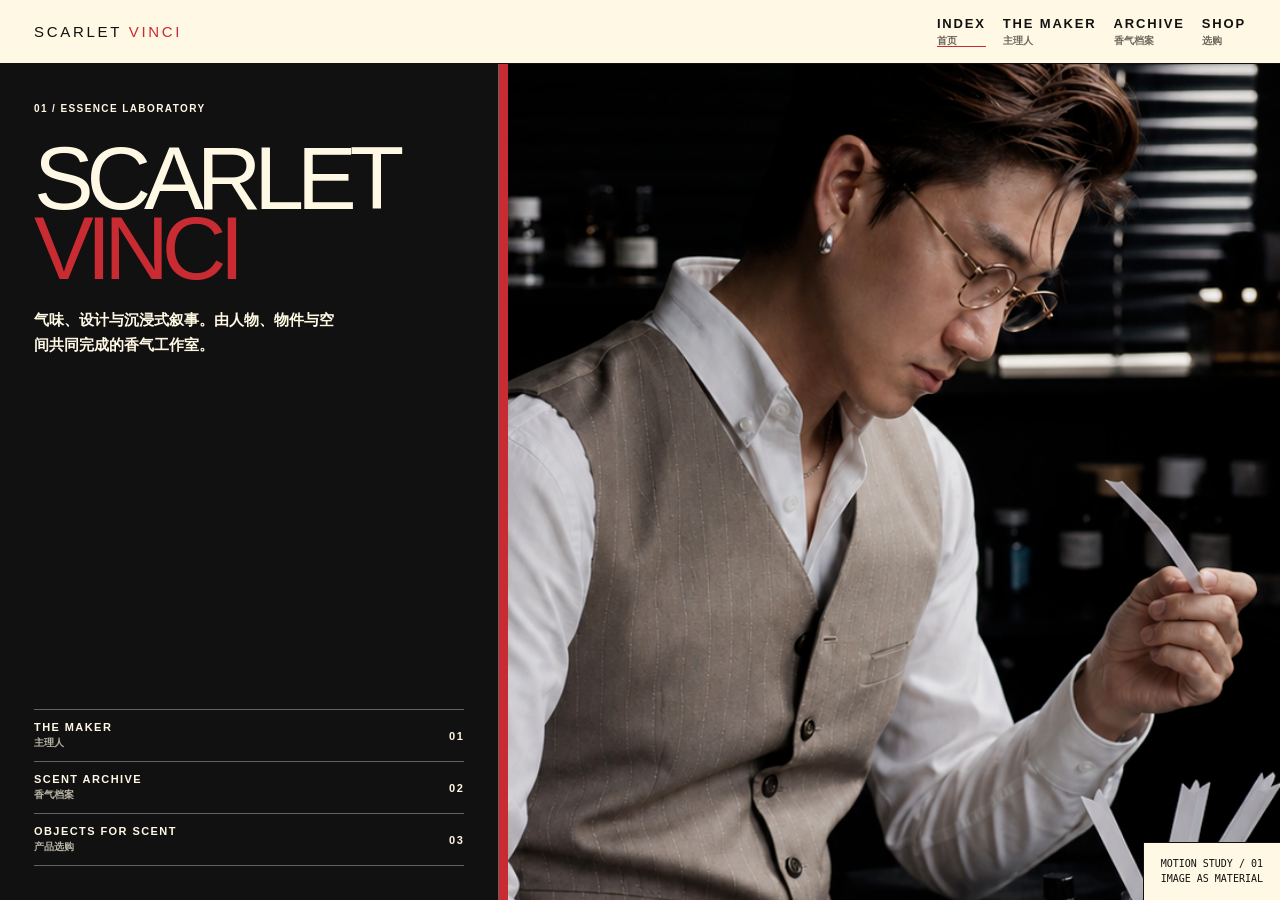
==== index.html @ 0989ae6b "Align shop feature with catalogue grid" ====
<!doctype html>
<html lang="en">
  <head>
    <meta charset="UTF-8" />
    <meta name="viewport" content="width=device-width, initial-scale=1" />
    <meta name="theme-color" content="#fff8e4" />
    <title>SCARLET VINCI | Essence Laboratory</title>
    <style>
      :root { --paper:#fff8e4; --ink:#111; --red:#c92b32; --grey:#8c8984; --line:rgba(17,17,17,.36); }
      * { box-sizing:border-box; }
      html, body { min-height:100%; margin:0; background:#000; color:var(--ink); }
      body { font-family:"Helvetica Neue", Helvetica, Arial, "PingFang SC", sans-serif; }
      a, button { color:inherit; font:inherit; } button { cursor:pointer; }
      .site { max-width:1440px; min-height:100vh; margin:0 auto; overflow:hidden; background:var(--paper); }
      .masthead { height:64px; padding:0 34px; display:flex; align-items:center; justify-content:space-between; gap:20px; border-bottom:1px solid var(--ink); background:var(--paper); position:relative; z-index:10; }
      .brand { font-size:15px; font-weight:500; letter-spacing:.18em; text-decoration:none; white-space:nowrap; } .brand b { color:var(--red); font-weight:500; }
      .route-nav { display:flex; align-items:center; gap:17px; }
      .route-nav a, .micro { text-transform:uppercase; font-size:10px; font-weight:700; letter-spacing:.14em; text-decoration:none; }
      .route-nav a { position:relative; display:grid; overflow:hidden; line-height:1.18; font-size:13px; } .route-nav a small { margin-top:4px; color:#6d675e; font-family:"Noto Serif SC","Songti SC",STSong,serif; font-size:10px; font-weight:700; letter-spacing:0; text-transform:none; } .route-nav a:after { content:""; position:absolute; left:0; right:100%; bottom:0; height:1px; background:var(--red); transition:right .25s ease; }
      .route-nav a:hover:after, .route-nav a[aria-current="page"]:after { right:0; }
      .route-nav .letter { display:inline-block; transition:transform .3s cubic-bezier(.2,.8,.2,1), color .3s ease; }
      .route-nav a:hover .letter, .route-nav a:focus-visible .letter { color:var(--red); transform:translateY(-2px); transition-delay:calc(var(--i) * 24ms); }
      .screen { animation:screen-in .24s cubic-bezier(.2,.8,.2,1) both; }
      .screen[hidden] { display:none; } @keyframes screen-in { from { opacity:0; transform:translateY(12px); } to { opacity:1; transform:none; } }
      .landing { min-height:calc(100vh - 64px); display:grid; grid-template-columns:minmax(300px,.78fr) minmax(480px,1.22fr); background:var(--ink); color:var(--paper); }
      .landing-copy { padding:34px; display:flex; flex-direction:column; justify-content:space-between; border-right:1px solid rgba(255,248,228,.35); }
      .landing h1 { max-width:500px; margin:28px 0 0; font-size:clamp(54px,7vw,112px); line-height:.78; font-weight:500; letter-spacing:-.08em; } .landing h1 span { color:var(--red); display:block; }
      .landing-copy p { max-width:310px; margin:24px 0 0; font-family:"Noto Serif SC","Songti SC",STSong,serif; font-size:15px; font-weight:700; line-height:1.7; }
      .landing-links { display:grid; margin-top:50px; border-top:1px solid rgba(255,248,228,.35); }
      .landing-links a { display:flex; justify-content:space-between; align-items:center; gap:16px; padding:11px 0; border-bottom:1px solid rgba(255,248,228,.35); color:inherit; text-decoration:none; font-size:11px; font-weight:700; letter-spacing:.13em; }
      .landing-links a:hover { color:var(--red); } .landing-links i { font-style:normal; } .landing-link-label { display:grid; gap:3px; } .landing-link-label small { color:rgba(255,248,228,.7); font-family:"Noto Serif SC","Songti SC",STSong,serif; font-size:10px; font-weight:700; letter-spacing:0; }
      .motion-stage { position:relative; overflow:hidden; min-height:560px; background:#080808; }
      .motion-founder { position:absolute; inset:0; width:100%; height:100%; display:block; object-fit:cover; object-position:56% 48%; }
      .motion-rule { position:absolute; top:0; bottom:0; left:0; width:9px; background:var(--red); z-index:2; }
      .motion-stamp { position:absolute; right:0; bottom:0; z-index:3; padding:14px 17px; background:var(--paper); color:var(--ink); border-left:1px solid var(--ink); border-top:1px solid var(--ink); font:10px/1.45 monospace; }
      @keyframes object-pan { from { transform:scale(1.12) translate(-2%,0); } to { transform:scale(1.25) translate(2%,-2%); } }
      @keyframes founder-slice { from { clip-path:inset(0 42% 0 0); } to { clip-path:inset(0 7% 0 0); } }
      .studio-page { min-height:calc(100vh - 64px); display:grid; grid-template-columns:1fr 1fr; }
      .studio-text { padding:44px 34px; display:flex; flex-direction:column; justify-content:space-between; } .studio-text h1, .shop-title h1, .detail-copy h1 { margin:28px 0 0; font-size:clamp(52px,7vw,112px); font-weight:500; letter-spacing:-.08em; line-height:.78; }
      .studio-text > p { max-width:450px; margin:30px 0; font-family:"Noto Serif SC","Songti SC",STSong,serif; font-size:17px; line-height:1.8; font-weight:700; }
      .studio-copy { max-width:480px; padding-top:20px; border-top:1px solid var(--ink); } .studio-copy p { font-size:11px; line-height:1.5; margin:6px 0 18px; }
      .studio-image { min-height:610px; overflow:hidden; background:#ccc; border-left:1px solid var(--ink); } .studio-image img { width:100%; height:100%; object-fit:cover; object-position:57% 21%; display:block; filter:grayscale(1) contrast(1.1); }
      .archive-page { min-height:calc(100vh - 64px); display:grid; grid-template-columns:1fr 1.2fr; } .archive-copy { padding:44px 34px; display:flex; flex-direction:column; justify-content:space-between; } .archive-copy h1 { margin:25px 0; font-size:clamp(58px,8vw,132px); letter-spacing:-.085em; line-height:.76; font-weight:500; } .archive-copy h1 b { color:var(--red); font-weight:500; } .archive-copy p { max-width:380px; font-family:"Noto Serif SC","Songti SC",STSong,serif; line-height:1.75; font-size:16px; font-weight:700; }
      .archive-image { position:relative; min-height:570px; overflow:hidden; background:#898681; } .archive-image img { width:100%; height:100%; object-fit:cover; display:block; } .archive-image:after { content:""; position:absolute; top:0; bottom:0; left:16%; width:9px; background:var(--red); } .archive-mark { position:absolute; left:22px; bottom:22px; z-index:2; padding:10px; background:var(--paper); border:1px solid var(--ink); font:10px/1.5 monospace; }
      .shop-page { min-height:calc(100vh - 64px); } .shop-hero { min-height:500px; display:grid; grid-template-columns:1fr 1fr; border-bottom:1px solid var(--ink); } .shop-title { padding:34px; display:flex; flex-direction:column; justify-content:space-between; } .shop-title h1 { max-width:500px; font-size:clamp(48px,6.6vw,100px); } .shop-title p { max-width:370px; margin:25px 0 0; font-family:"Noto Serif SC","Songti SC",STSong,serif; font-size:14px; font-weight:700; line-height:1.75; } .wechat-guide { max-width:370px; margin-top:22px; border-top:1px solid var(--ink); border-bottom:1px solid var(--ink); color:var(--ink); } .wechat-trigger { width:100%; display:grid; grid-template-columns:1fr auto; align-items:center; gap:14px; padding:14px 0 13px; border:0; border-radius:0; background:transparent; color:var(--red); text-align:left; cursor:pointer; } .wechat-trigger b { display:block; font-size:11px; letter-spacing:.11em; } .wechat-trigger small { display:block; margin-top:4px; color:var(--ink); font-family:"Noto Serif SC","Songti SC",STSong,serif; font-size:11px; font-weight:700; } .wechat-action { display:flex; align-items:center; gap:8px; } .wechat-action small { margin:0; color:var(--red); font:700 8px/1 Arial,sans-serif; letter-spacing:.08em; white-space:nowrap; } .wechat-trigger i { width:22px; height:22px; display:grid; place-items:center; border:1px solid currentColor; border-radius:50%; font:500 18px/1 Arial,sans-serif; font-style:normal; transition:transform .35s ease,background .35s ease,color .35s ease; } .wechat-guide.is-open .wechat-trigger i { transform:rotate(45deg); background:var(--red); color:var(--paper); } .wechat-panel { display:grid; grid-template-rows:0fr; opacity:0; transition:grid-template-rows .45s cubic-bezier(.2,.8,.2,1),opacity .22s ease; } .wechat-panel-inner { min-height:0; overflow:hidden; } .wechat-guide.is-open .wechat-panel { grid-template-rows:1fr; opacity:1; } .wechat-contacts { display:grid; grid-template-columns:minmax(0,1fr) 88px; gap:16px; align-items:start; padding:0 0 14px; } .wechat-contact-label { display:block; padding-top:12px; border-top:1px solid var(--line); font-size:9px; font-weight:700; letter-spacing:.13em; } .wechat-account { display:block; margin-top:6px; color:var(--red); font:500 13px/1 Arial,sans-serif; letter-spacing:.12em; } .wechat-contact-note { display:block; margin-top:7px; color:#6d675e; font-family:"Noto Serif SC","Songti SC",STSong,serif; font-size:11px; font-weight:700; line-height:1.45; } .wechat-custom { margin:11px 0 0; padding-top:10px; border-top:1px solid var(--line); color:#6d675e; font-family:"Noto Serif SC","Songti SC",STSong,serif; font-size:11px; font-weight:700; line-height:1.45; } .wechat-custom b { color:var(--ink); font:700 9px/1 Arial,sans-serif; letter-spacing:.13em; } .wechat-qr { display:grid; gap:5px; justify-items:center; } .wechat-qr img { width:76px; height:76px; object-fit:contain; image-rendering:auto; } .wechat-qr small { padding-top:12px; border-top:1px solid var(--line); color:#6d675e; font-size:8px; font-weight:700; letter-spacing:.09em; text-align:center; }
      .shop-feature { position:relative; overflow:hidden; min-height:360px; background:#908d87; } .feature-image { position:absolute; inset:0; width:100%; height:100%; display:block; object-fit:contain; object-position:center; scale:1.08; transition:transform .72s cubic-bezier(.72,0,.25,1); } .feature-next { transform:translateX(100%); } .shop-feature.is-sliding .feature-image { transform:translateX(-100%); } .shop-feature.is-sliding .feature-next { transform:translateX(0); } .shop-feature.is-resetting .feature-image { transition:none; } .shop-feature i { position:absolute; z-index:2; left:0; top:0; bottom:0; width:8px; background:var(--red); } .feature-caption { position:absolute; z-index:3; right:18px; bottom:17px; margin:0; padding:8px 10px; background:var(--paper); border:1px solid var(--ink); font:10px/1.45 monospace; }
      .filters { padding:0 34px; display:flex; border-bottom:1px solid var(--ink); overflow:auto; } .filter { flex:0 0 auto; border:0; border-right:1px solid var(--line); border-radius:0; background:transparent; padding:14px 17px 12px; font-size:10px; letter-spacing:.12em; font-weight:700; } .filter:first-child { border-left:1px solid var(--line); } .filter[aria-pressed="true"] { background:var(--ink); color:var(--paper); }
      .products { background:var(--line); } .product-collection { display:block; } .product-collection[hidden] { display:none; } .product-row { display:grid; grid-template-columns:repeat(4,minmax(0,1fr)); gap:1px; } .product-row.last-row.count-1 { grid-template-columns:1fr; } .product-row.last-row.count-2 { grid-template-columns:repeat(2,minmax(0,1fr)); } .product-row.last-row.count-3 .product:last-child { grid-column:span 2; } .product { padding:0; min-width:0; color:var(--ink); background:var(--paper); text-align:left; border:0; } .product[hidden] { display:none; }
      .catalogue-break { grid-column:1 / -1; min-height:168px; padding:22px 34px; display:grid; grid-template-columns:1fr 1fr; align-items:end; gap:20px; background:var(--ink); color:var(--paper); position:relative; overflow:hidden; } .catalogue-break[hidden] { display:none; } .catalogue-break:after { content:""; position:absolute; top:0; bottom:0; left:64%; width:9px; background:var(--red); } .catalogue-break h2 { max-width:520px; margin:8px 0 0; font-size:clamp(38px,5vw,78px); font-weight:500; letter-spacing:-.075em; line-height:.8; } .catalogue-break p { max-width:310px; margin:0; font-family:"Noto Serif SC","Songti SC",STSong,serif; font-size:13px; line-height:1.65; font-weight:700; }
      .product-photo { display:block; aspect-ratio:1; background:#95928d; overflow:hidden; } .product-photo img { width:100%; height:100%; object-fit:contain; display:block; transition:transform .5s cubic-bezier(.2,.8,.2,1), filter .35s ease; } .product:hover .product-photo img, .product:focus-visible .product-photo img { transform:scale(1.045); filter:contrast(1.03) saturate(1.06); }
      .product-info { min-height:138px; padding:14px 15px 16px; display:flex; flex-direction:column; } .product-code { color:var(--red); font:10px/1 monospace; } .product h2 { margin:9px 0 4px; font-size:16px; line-height:1.02; letter-spacing:-.03em; } .product .cn { margin:0; font-family:"Noto Serif SC","Songti SC",STSong,serif; font-size:13px; font-weight:700; } .product .price { padding-top:12px; margin-top:auto; font-size:11px; font-weight:700; }
      .detail-page { min-height:calc(100vh - 64px); } .detail-back { display:inline-flex; padding:18px 34px; border-bottom:1px solid var(--ink); text-decoration:none; font-size:10px; font-weight:700; letter-spacing:.14em; } .detail-grid { min-height:calc(100vh - 119px); display:grid; grid-template-columns:1.15fr .85fr; } .detail-image { min-height:560px; background:#999; overflow:hidden; } .detail-image img { width:100%; height:100%; object-fit:cover; display:block; animation:reveal-image .6s cubic-bezier(.2,.8,.2,1) both; } .detail-copy { padding:36px 34px; background:var(--detail-color,var(--paper)); color:var(--detail-ink,var(--ink)); animation:detail-copy .5s .1s both; } .detail-copy h1 { max-width:550px; font-size:clamp(48px,5vw,90px); } .detail-cn { margin:16px 0 34px; font-family:"Noto Serif SC","Songti SC",STSong,serif; font-size:18px; font-weight:700; } .detail-data { border-top:1px solid currentColor; margin-top:28px; } .detail-row { display:grid; grid-template-columns:76px 1fr; gap:15px; padding:12px 0; border-bottom:1px solid currentColor; font-size:13px; line-height:1.5; } .detail-row b { font-size:10px; letter-spacing:.12em; } .detail-contact { display:inline-block; margin-top:30px; padding:0 0 5px; color:var(--red); border:0; border-bottom:1px solid currentColor; border-radius:0; background:transparent; font:700 11px/1 Arial,sans-serif; letter-spacing:.12em; cursor:pointer; }
      .reservation-dialog { width:min(620px,calc(100vw - 32px)); max-height:calc(100vh - 32px); margin:auto; padding:0; border:1px solid var(--ink); border-radius:0; background:var(--paper); color:var(--ink); box-shadow:0 22px 70px rgba(0,0,0,.35); } .reservation-dialog::backdrop { background:rgba(0,0,0,.72); } .reservation-head { display:flex; justify-content:space-between; align-items:flex-start; gap:16px; padding:22px 24px 18px; border-bottom:1px solid var(--ink); } .reservation-head h2 { margin:7px 0 0; font-size:30px; letter-spacing:-.04em; } .dialog-close { width:34px; height:34px; border:1px solid var(--ink); border-radius:0; background:transparent; font-size:22px; cursor:pointer; } .reservation-form { padding:24px; } .reservation-product { margin:0 0 22px; padding:13px 14px; background:var(--ink); color:var(--paper); font-size:13px; line-height:1.5; } .reservation-fields { display:grid; grid-template-columns:1fr 1fr; gap:14px; } .reservation-field { display:grid; gap:7px; font-size:10px; font-weight:700; letter-spacing:.1em; } .reservation-field.full { grid-column:1 / -1; } .reservation-field input,.reservation-field textarea { width:100%; box-sizing:border-box; border:1px solid var(--ink); border-radius:0; background:transparent; padding:11px 10px; color:var(--ink); font:14px/1.4 "PingFang SC","Noto Serif SC",serif; } .reservation-field textarea { min-height:84px; resize:vertical; } .reservation-consent { display:flex; gap:9px; align-items:flex-start; margin:18px 0; font-family:"PingFang SC","Noto Serif SC",serif; font-size:12px; line-height:1.55; } .reservation-consent input { margin-top:3px; } .reservation-submit { width:100%; border:0; border-radius:0; background:var(--red); color:var(--paper); padding:14px; font-size:12px; font-weight:700; letter-spacing:.12em; cursor:pointer; } .reservation-submit:disabled { cursor:wait; opacity:.65; } .reservation-status { min-height:20px; margin:14px 0 0; color:var(--red); font-family:"PingFang SC","Noto Serif SC",serif; font-size:13px; line-height:1.5; } .reservation-status.success { color:#145d38; } .hp-field { position:absolute; left:-9999px; opacity:0; pointer-events:none; }
      @keyframes reveal-image { from { clip-path:inset(0 100% 0 0); transform:scale(1.05); } to { clip-path:inset(0); transform:scale(1); } } @keyframes detail-copy { from { opacity:0; transform:translateY(15px); } to { opacity:1; transform:none; } }
      @media (max-width:760px) { .masthead { height:58px; padding:0 18px; } .brand { font-size:12px; } .route-nav { gap:12px; } .route-nav a:not(:last-child) { display:none; } .route-nav a { font-size:12px; } .route-nav a small { font-size:8px; } .landing, .studio-page, .archive-page, .shop-hero, .detail-grid { grid-template-columns:1fr; } .landing { min-height:calc(100vh - 58px); } .landing-copy, .studio-text, .archive-copy, .shop-title, .detail-copy { padding:28px 18px; } .landing-copy { min-height:390px; border-right:0; border-bottom:1px solid rgba(255,248,228,.35); } .landing h1 { font-size:68px; } .motion-stage { min-height:400px; } .studio-image { min-height:500px; border-left:0; border-top:1px solid var(--ink); } .studio-text h1 { font-size:62px; } .studio-text > p { font-size:15px; } .archive-copy { min-height:390px; } .archive-copy h1 { font-size:72px; } .archive-image { min-height:420px; } .shop-hero { min-height:0; } .shop-title { min-height:450px; } .shop-title h1 { font-size:65px; } .shop-feature { min-height:330px; } .wechat-contacts { grid-template-columns:minmax(0,1fr) 82px; } .wechat-qr img { width:76px; height:76px; } .filters { padding:0 18px; } .product-row { grid-template-columns:repeat(2,minmax(0,1fr)); } .product-row.last-row.count-1 { grid-template-columns:1fr; } .product-row.last-row.count-2 { grid-template-columns:repeat(2,minmax(0,1fr)); } .product-row.last-row.count-3 .product:last-child { grid-column:span 2; } .catalogue-break { min-height:140px; padding:20px 18px; grid-template-columns:1fr; gap:8px; } .catalogue-break:after { left:auto; right:15%; width:7px; } .catalogue-break h2 { font-size:48px; } .catalogue-break p { font-size:12px; } .product-info { min-height:128px; padding:12px 13px 14px; } .product h2 { font-size:14px; } .detail-back { padding:16px 18px; } .detail-image { min-height:400px; } .detail-copy h1 { font-size:58px; } .reservation-head { padding:18px; } .reservation-form { padding:18px; } .reservation-fields { grid-template-columns:1fr; } .reservation-field.full { grid-column:auto; } }
      @media (prefers-reduced-motion:reduce) { *,*:before,*:after { animation-duration:.01ms !important; transition-duration:.01ms !important; } }
    </style>
  </head>
  <body>
    <div class="site">
      <header class="masthead"><a class="brand" href="#/home">SCARLET <b>VINCI</b></a><nav class="route-nav" aria-label="Site navigation"><a data-route-link href="#/home"><span data-route-label>INDEX</span><small>首页</small></a><a data-route-link href="#/studio"><span data-route-label>THE MAKER</span><small>主理人</small></a><a data-route-link href="#/archive"><span data-route-label>ARCHIVE</span><small>香气档案</small></a><a data-route-link href="#/shop"><span data-route-label>SHOP</span><small>选购</small></a></nav></header>
      <main id="app" tabindex="-1">
        <section class="screen landing" data-screen="home">
          <div class="landing-copy"><div><span class="micro">01 / ESSENCE LABORATORY</span><h1>SCARLET<span>VINCI</span></h1><p>气味、设计与沉浸式叙事。由人物、物件与空间共同完成的香气工作室。</p></div><div class="landing-links"><a href="#/studio"><span class="landing-link-label">THE MAKER<small>主理人</small></span><i>01</i></a><a href="#/archive"><span class="landing-link-label">SCENT ARCHIVE<small>香气档案</small></span><i>02</i></a><a href="#/shop"><span class="landing-link-label">OBJECTS FOR SCENT<small>产品选购</small></span><i>03</i></a></div></div>
          <div class="motion-stage" aria-label="Aven Xu working in the studio"><img class="motion-founder" src="assets/founder/aven-maker-editorial.png" alt="Aven Xu evaluating fragrance and recording a formula" /><i class="motion-rule"></i><span class="motion-stamp">MOTION STUDY / 01<br />IMAGE AS MATERIAL</span></div>
        </section>
        <section class="screen studio-page" data-screen="studio" hidden><div class="studio-text"><div><span class="micro">02 / THE STUDIO</span><h1>AVEN<br />XU</h1><p>气味、设计与沉浸式叙事工作室。每一支香气从感知开始，也在使用者的记忆中继续完成。</p></div><div class="studio-copy"><span class="micro">CORE SERVICES</span><p>PERFUME DESIGN, PERFUMERY STUDIO, FRAGRANCE PRODUCTS</p><span class="micro">STUDIO PROFILE</span><p>SCARLET VINCI IS A FRAGRANCE, DESIGN, AND IMMERSIVE STORYTELLING STUDIO BASED IN SHANGHAI.</p><span class="micro">CONTACT</span><p>WECHAT: SCARLET VINCI<br />EMAIL: 18024832@QQ.COM</p></div></div><div class="studio-image"><img src="assets/founder/aven-portrait.jpg" alt="Aven Xu, founder and perfumer" /></div></section>
        <section class="screen archive-page" data-screen="archive" hidden><div class="archive-copy"><div><span class="micro">03 / INDEX</span><h1>SCENT<br /><b>ARCHIVE</b></h1></div><p>一份不断更新的香气档案。以气味为索引，记录系列、情绪与可被带走的日常对象。</p><a class="micro" href="#/shop">ENTER THE SHOP / 04</a></div><div class="archive-image"><img src="assets/catalogue/%E6%9E%81%E8%87%B4%E4%BD%9B%E6%89%8B%E6%9F%91-%E7%B2%BE%E9%86%87%E4%BD%9B%E6%89%8B%E6%9F%91.png" alt="Ultimate Bergamot" /><span class="archive-mark">AF-07<br />ULTIMATE BERGAMOT<br />50ML / RMB 258</span></div></section>
        <section class="screen shop-page" data-screen="shop" hidden><div class="shop-hero"><div class="shop-title"><div><span class="micro">04 / CATALOGUE</span><h1>OBJECTS<br />FOR<br />SCENT</h1></div><div><p>香水与香氛蜡烛。选择一个类别浏览，点击任一产品进入独立香气档案。</p><div class="wechat-guide" id="wechatGuide"><button class="wechat-trigger" id="wechatTrigger" type="button" aria-expanded="false" aria-controls="wechatPanel"><span><b>ORDER &amp; INQUIRIES</b><small>订购与咨询</small></span><span class="wechat-action"><small>CLICK TO OPEN / 点击展开</small><i aria-hidden="true">+</i></span></button><div class="wechat-panel" id="wechatPanel" aria-hidden="true"><div class="wechat-panel-inner"><div class="wechat-contacts"><div><small class="wechat-contact-label">BRAND WECHAT / 品牌微信</small><strong class="wechat-account">SCARLETVINCI</strong><small class="wechat-contact-note">产品订购、库存与配送咨询</small><p class="wechat-custom">与主理人合作定制</p></div><div class="wechat-qr"><small>定制与合作</small><img src="assets/contact/aven-wechat-qr.png" alt="主理人微信二维码，用于香型定制与合作咨询" /></div></div></div></div></div></div></div><div class="shop-feature" id="featureStage"><img class="feature-image" id="featureImage" src="assets/catalogue/%E6%9E%81%E8%87%B4%E4%BD%9B%E6%89%8B%E6%9F%91-%E7%B2%BE%E9%86%87%E4%BD%9B%E6%89%8B%E6%9F%91.png" alt="Ultimate Bergamot" /><img class="feature-image feature-next" id="featureNext" alt="" aria-hidden="true" /><i></i><p class="feature-caption" id="featureCaption">NEW RELEASE / AF-07<br />ULTIMATE BERGAMOT</p></div></div><div class="filters" aria-label="Product categories"><button class="filter" data-filter="all" aria-pressed="true">ALL / 13</button><button class="filter" data-filter="perfume" aria-pressed="false">ART FRAGRANCE / 10</button><button class="filter" data-filter="candle" aria-pressed="false">CANDLE / 03</button></div><div class="products" id="productGrid"></div></section>
        <section class="screen detail-page" data-screen="product" hidden><a class="detail-back" href="#/shop">BACK TO CATALOGUE</a><div class="detail-grid"><div class="detail-image"><img id="detailImage" alt="" /></div><div class="detail-copy" id="detailCopy"><span class="micro" id="detailCode"></span><h1 id="detailName"></h1><p class="detail-cn" id="detailCn"></p><div class="detail-data" id="detailData"></div><button class="detail-contact" id="openReservation" type="button">RESERVE THIS SCENT / 预约此款</button></div></div></section>
      </main>
    </div>
    <dialog class="reservation-dialog" id="reservationDialog" aria-labelledby="reservationTitle"><div class="reservation-head"><div><span class="micro">SV / RESERVATION REQUEST</span><h2 id="reservationTitle">预约此款</h2></div><button class="dialog-close" id="closeReservation" type="button" aria-label="关闭">×</button></div><form class="reservation-form" id="reservationForm"><p class="reservation-product" id="reservationProduct"></p><div class="reservation-fields"><label class="reservation-field"><span>NAME / 姓名</span><input name="customer_name" autocomplete="name" required maxlength="60" /></label><label class="reservation-field"><span>PHONE / 手机号</span><input name="phone" autocomplete="tel" inputmode="tel" required maxlength="24" /></label><label class="reservation-field"><span>WECHAT / 微信号（可选）</span><input name="wechat_id" maxlength="80" /></label><label class="reservation-field"><span>DELIVERY / 收货地址</span><input name="shipping_address" autocomplete="street-address" required maxlength="500" /></label><label class="reservation-field full"><span>NOTE / 备注（可选）</span><textarea name="note" maxlength="1000"></textarea></label><label class="hp-field" aria-hidden="true">Website<input name="website" tabindex="-1" autocomplete="off" /></label></div><label class="reservation-consent"><input type="checkbox" name="consent" required /><span>我同意 SCARLET VINCI 仅为处理本次预约而收集并使用以上联系与收货信息。提交后由工作人员确认库存、运费和付款方式。</span></label><button class="reservation-submit" type="submit">SUBMIT RESERVATION / 提交预约</button><p class="reservation-status" id="reservationStatus" role="status" aria-live="polite"></p></form></dialog>
    <script>
      const products = [
        ['AF-01','perfume','TORINO 21','都灵21','50ML','RMB 108','6.png','薄荷、柠檬、佛手柑、罗勒','黑加仑、薰衣草、茉莉、迷迭香','柠檬马鞭草、麝香'],['AF-02','perfume','OMBRE LEATHER','光影皮革','50ML','RMB 98','9.png','小豆蔻','皮革、茉莉','广藿香、琥珀、橡木苔'],['AF-03','perfume',"ANGEL'S SHARE",'天使之享','50ML','RMB 98','10.png','苦橙、酒香','干邑白兰地、肉桂','零陵香豆、橡木'],['AF-04','perfume','GOOD GIRL GONE BAD','狂野淑女','50ML','RMB 108','8.png','桂花、茉莉、玫瑰','晚香玉、水仙花','雪松、琥珀'],['AF-05','perfume','SOLO ELLA','独奏宣言','50ML','RMB 128','5.png','桃子、苹果、梨、苦橙','茉莉、茶叶、玫瑰、橙花、紫罗兰','木质、雪松、琥珀'],['AF-06','perfume','THE MATCHA 26','抹茶','50ML','RMB 98','7.png','无花果、抹茶','苦橙、香根草','雪松'],['AF-07','perfume','ULTIMATE BERGAMOT','极致佛手柑','50ML','RMB 258','极致佛手柑-精醇佛手柑.png','糖果、香柠檬','麝香','龙涎香'],['AF-08','perfume','ULTIMATE MUSK','极致麝香','50ML','RMB 258','极致麝香-精醇麝香.png','麝香','黄葵','龙涎香'],['AF-09','perfume','WHITE MAGNOLIA','白兰花','50ML','RMB 198','白兰花.png','茶','白兰花','麝香'],['AF-10','perfume','VINTAGE YLANG','依兰','50ML','RMB 128','依兰-lelabo依兰.png','依兰','广藿香、橡木苔、栀子花','香根草、安息香脂、檀香木'],['CD-01','candle','WOODLIGHT SERENITY','佛光木影','170G','RMB 98','1.png','','',''],['CD-02','candle','CUCUMBER AND LILY','青瓜与白莲','170G','RMB 98','2.png','','',''],['CD-03','candle','PREMIUM YUZU','日本柚子','170G','RMB 98','3.png','','','']
      ].map(([code,category,name,cn,size,price,image,top,middle,base])=>({code,category,name,cn,size,price,image,top,middle,base}));
      const colorSystem={'AF-01':['#8497ef','#111'],'AF-02':['#0c2437','#fff8e4'],'AF-03':['#fffaf1','#111'],'AF-04':['#efb3c4','#111'],'AF-05':['#ff954f','#111'],'AF-06':['#9acd7c','#111'],'AF-07':['#ffcb19','#111'],'AF-08':['#092236','#fff8e4'],'AF-09':['#eee8d7','#111'],'AF-10':['#195039','#fff8e4'],'CD-01':['#e7e2d8','#111'],'CD-02':['#d7ead7','#111'],'CD-03':['#f7e8a5','#111']};
      const src=p=>`assets/catalogue/${encodeURIComponent(p.image)}`; const esc=s=>s.replace(/[&<>'"]/g,c=>({'&':'&amp;','<':'&lt;','>':'&gt;',"'":'&#039;','"':'&quot;'}[c]));
      const grid=document.querySelector('#productGrid'); const card=(p,isFinale=false)=>`<button class="product${isFinale?' is-finale':''}" data-code="${p.code}" data-category="${p.category}" type="button"><span class="product-photo"><img src="${src(p)}" alt="${esc(p.name)}" /></span><span class="product-info"><span class="product-code">${p.code}</span><h2>${esc(p.name)}</h2><p class="cn">${esc(p.cn)}</p><span class="price">${p.size} / ${p.price}</span></span></button>`; const collection=(items,category)=>{const rows=[];for(let offset=0;offset<items.length;offset+=4)rows.push(items.slice(offset,offset+4));return `<section class="product-collection" data-collection="${category}">${rows.map((row,index)=>{const isLast=index===rows.length-1;return `<div class="product-row${isLast?` last-row count-${row.length}`:''}">${row.map((product,itemIndex)=>card(product,isLast&&itemIndex===row.length-1)).join('')}</div>`;}).join('')}</section>`;}; const fragrance=collection(products.filter(p=>p.category==='perfume'),'perfume'); const candles=collection(products.filter(p=>p.category==='candle'),'candle'); grid.innerHTML=`${fragrance}<section class="catalogue-break" data-break="candle"><div><span class="micro">02 / HOME FRAGRANCE</span><h2>CANDLE</h2></div><p>香氛蜡烛 / 03 OBJECTS<br />为空间留下可被辨认的气味。</p></section>${candles}`;
      document.querySelectorAll('[data-route-label]').forEach(label=>{label.innerHTML=[...label.textContent].map((char,i)=>`<span class="letter" style="--i:${i}">${char===' ' ? '&nbsp;' : char}</span>`).join('');});
      const screens=[...document.querySelectorAll('[data-screen]')]; const nav=[...document.querySelectorAll('[data-route-link]')];
      const SUPABASE_URL='https://vfttvexwainoespbpjen.supabase.co';
      const SUPABASE_PUBLISHABLE_KEY='sb_publishable_Ou0QR-P4aQ_5Qsl0MFAgeA_L-tLHy4I';
      const reservationDialog=document.querySelector('#reservationDialog'); const reservationForm=document.querySelector('#reservationForm'); const reservationProduct=document.querySelector('#reservationProduct'); const reservationStatus=document.querySelector('#reservationStatus'); const reservationSubmit=reservationForm.querySelector('button[type="submit"]'); let activeReservationProduct=null;
      const wechatGuide=document.querySelector('#wechatGuide'); const wechatTrigger=document.querySelector('#wechatTrigger'); const wechatPanel=document.querySelector('#wechatPanel');
      const featureProducts=['AF-07','AF-10','AF-05'].map(code=>products.find(product=>product.code===code)); const featureStage=document.querySelector('#featureStage'); const featureImage=document.querySelector('#featureImage'); const featureNext=document.querySelector('#featureNext'); const featureCaption=document.querySelector('#featureCaption'); let featureIndex=0; let featureTimer=null; let featureAnimating=false;
      function renderFeature(index){if(featureAnimating)return;const product=featureProducts[index];featureAnimating=true;featureNext.src=src(product);featureNext.alt=product.name;featureCaption.innerHTML=`NEW RELEASE / ${product.code}<br />${esc(product.name)}`;featureStage.classList.add('is-sliding');window.setTimeout(()=>{featureStage.classList.add('is-resetting');featureImage.src=src(product);featureImage.alt=product.name;featureStage.classList.remove('is-sliding');void featureStage.offsetWidth;featureStage.classList.remove('is-resetting');featureAnimating=false;},750);}
      function syncFeatureCarousel(page){window.clearInterval(featureTimer);if(page!=='shop'||window.matchMedia('(prefers-reduced-motion: reduce)').matches)return;featureTimer=window.setInterval(()=>{featureIndex=(featureIndex+1)%featureProducts.length;renderFeature(featureIndex);},4200);}
      function showProduct(code){const p=products.find(x=>x.code===code);if(!p)return;activeReservationProduct=p;const[color,ink]=colorSystem[p.code];document.querySelector('#detailCopy').style.setProperty('--detail-color',color);document.querySelector('#detailCopy').style.setProperty('--detail-ink',ink);document.querySelector('#detailImage').src=src(p);document.querySelector('#detailImage').alt=p.name;document.querySelector('#detailCode').textContent=`${p.code} / ${p.category.toUpperCase()}`;document.querySelector('#detailName').textContent=p.name;document.querySelector('#detailCn').textContent=p.cn;const rows=[['SIZE',p.size],['PRICE',p.price]];if(p.top)rows.push(['TOP',p.top],['MIDDLE',p.middle],['BASE',p.base]);document.querySelector('#detailData').innerHTML=rows.map(([k,v])=>`<div class="detail-row"><b>${k}</b><span>${esc(v)}</span></div>`).join('');}
      function route(){const parts=location.hash.slice(2).split('/');const page=parts[0]||'home';if(page==='product')showProduct(parts[1]);screens.forEach(s=>s.hidden=s.dataset.screen!==page);nav.forEach(a=>a.setAttribute('aria-current',a.getAttribute('href')===`#/${page}`?'page':'false'));syncFeatureCarousel(page);document.title=page==='product'?'SCARLET VINCI | Product Dossier':`SCARLET VINCI | ${page.toUpperCase()}`;requestAnimationFrame(()=>document.querySelector('#app').focus({preventScroll:true}));window.scrollTo({top:0,behavior:'instant'});}
      window.addEventListener('hashchange',route); grid.addEventListener('click',e=>{const card=e.target.closest('.product');if(card)location.hash=`#/product/${card.dataset.code}`;});document.querySelectorAll('.filter').forEach(button=>button.addEventListener('click',()=>{const filter=button.dataset.filter;document.querySelectorAll('.filter').forEach(x=>x.setAttribute('aria-pressed',String(x===button)));document.querySelectorAll('.product-collection').forEach(collection=>collection.hidden=filter!=='all'&&collection.dataset.collection!==filter);document.querySelector('[data-break="candle"]').hidden=filter==='perfume';}));wechatTrigger.addEventListener('click',()=>{const open=!wechatGuide.classList.contains('is-open');wechatGuide.classList.toggle('is-open',open);wechatTrigger.setAttribute('aria-expanded',String(open));wechatPanel.setAttribute('aria-hidden',String(!open));});document.querySelector('#openReservation').addEventListener('click',()=>{if(!activeReservationProduct)return;reservationForm.reset();reservationStatus.textContent='';reservationStatus.className='reservation-status';reservationProduct.textContent=`${activeReservationProduct.code} / ${activeReservationProduct.name} / ${activeReservationProduct.cn} / ${activeReservationProduct.size} / ${activeReservationProduct.price}`;reservationDialog.showModal();});document.querySelector('#closeReservation').addEventListener('click',()=>reservationDialog.close());reservationDialog.addEventListener('click',event=>{if(event.target===reservationDialog)reservationDialog.close();});reservationForm.addEventListener('submit',async event=>{event.preventDefault();const formData=new FormData(reservationForm);if(formData.get('website')){reservationDialog.close();return;}if(!activeReservationProduct)return;reservationSubmit.disabled=true;reservationStatus.className='reservation-status';reservationStatus.textContent='正在提交预约...';const p=activeReservationProduct;const body={product_code:p.code,product_name:p.name,product_size:p.size,product_price:p.price,customer_name:String(formData.get('customer_name')).trim(),phone:String(formData.get('phone')).trim(),wechat_id:String(formData.get('wechat_id')).trim()||null,shipping_address:String(formData.get('shipping_address')).trim(),note:String(formData.get('note')).trim()||null};try{const response=await fetch(`${SUPABASE_URL}/rest/v1/reservations`,{method:'POST',headers:{apikey:SUPABASE_PUBLISHABLE_KEY,Authorization:`Bearer ${SUPABASE_PUBLISHABLE_KEY}`,'Content-Type':'application/json',Prefer:'return=minimal'},body:JSON.stringify(body)});if(!response.ok)throw new Error(`Reservation request failed: ${response.status}`);reservationForm.reset();reservationStatus.className='reservation-status success';reservationStatus.textContent='预约已提交。工作人员将通过你填写的联系方式确认库存、运费和付款方式。';}catch(error){console.error(error);reservationStatus.textContent='提交暂时未成功，请稍后重试，或通过微信联系 SCARLET VINCI。';}finally{reservationSubmit.disabled=false;}});if(!location.hash)location.hash='#/home';else route();
    </script>
  </body>
</html>
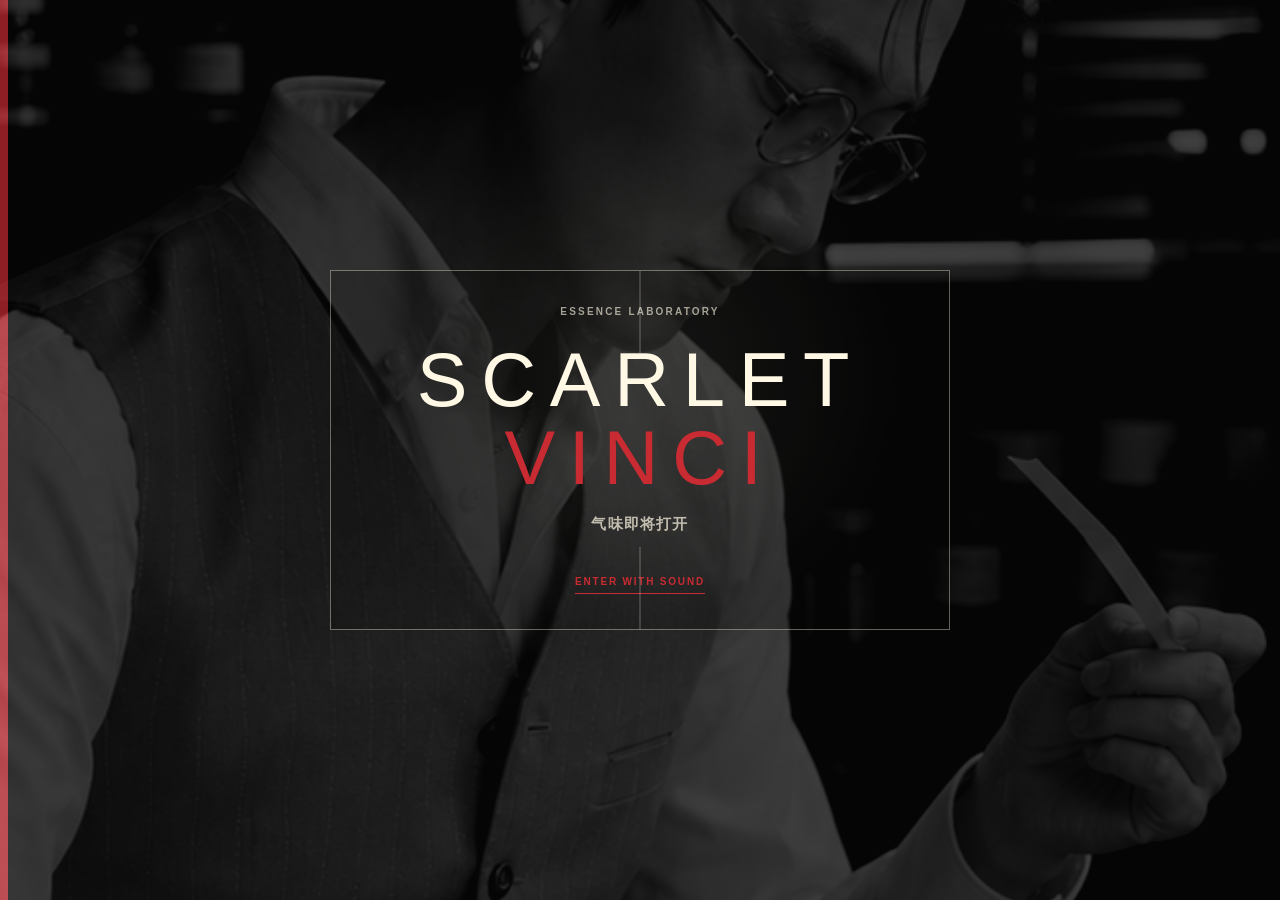
==== commit d932bbad: "Update SV V1 website visuals and catalogue" ====
--- a/index.html
+++ b/index.html
@@ -22,6 +22,10 @@
       .route-nav a:hover .letter, .route-nav a:focus-visible .letter { color:var(--red); transform:translateY(-2px); transition-delay:calc(var(--i) * 24ms); }
       .screen { animation:screen-in .24s cubic-bezier(.2,.8,.2,1) both; }
       .screen[hidden] { display:none; } @keyframes screen-in { from { opacity:0; transform:translateY(12px); } to { opacity:1; transform:none; } }
+      .motion-copy { display:inline-block; transform-origin:left center; animation:copy-arrive .85s .12s cubic-bezier(.2,.8,.2,1) both; }
+      .motion-word { display:inline-block; transform-origin:center; animation:word-breathe 9s ease-in-out infinite; }
+      .motion-word:nth-of-type(2n) { animation-delay:1.6s; }
+      .motion-word:nth-of-type(3n) { animation-delay:3.1s; }
       .landing { min-height:calc(100vh - 64px); display:grid; grid-template-columns:minmax(300px,.78fr) minmax(480px,1.22fr); background:var(--ink); color:var(--paper); }
       .landing-copy { padding:34px; display:flex; flex-direction:column; justify-content:space-between; border-right:1px solid rgba(255,248,228,.35); }
       .landing h1 { max-width:500px; margin:28px 0 0; font-size:clamp(54px,7vw,112px); line-height:.78; font-weight:500; letter-spacing:-.08em; } .landing h1 span { color:var(--red); display:block; }
@@ -30,65 +34,154 @@
       .landing-links a { display:flex; justify-content:space-between; align-items:center; gap:16px; padding:11px 0; border-bottom:1px solid rgba(255,248,228,.35); color:inherit; text-decoration:none; font-size:11px; font-weight:700; letter-spacing:.13em; }
       .landing-links a:hover { color:var(--red); } .landing-links i { font-style:normal; } .landing-link-label { display:grid; gap:3px; } .landing-link-label small { color:rgba(255,248,228,.7); font-family:"Noto Serif SC","Songti SC",STSong,serif; font-size:10px; font-weight:700; letter-spacing:0; }
       .motion-stage { position:relative; overflow:hidden; min-height:560px; background:#080808; }
-      .motion-founder { position:absolute; inset:0; width:100%; height:100%; display:block; object-fit:cover; object-position:56% 48%; }
+      .motion-founder { position:absolute; inset:0; z-index:0; width:100%; height:100%; display:block; object-fit:cover; object-position:56% 48%; opacity:0; transform:scale(1.055) translateX(10px); filter:contrast(1.02) saturate(.94); transition:opacity .8s cubic-bezier(.2,.8,.2,1), transform 5.8s ease, filter .8s ease; }
+      .motion-founder.is-active { z-index:1; opacity:1; transform:scale(1) translateX(0); filter:contrast(1.05) saturate(1); }
       .motion-rule { position:absolute; top:0; bottom:0; left:0; width:9px; background:var(--red); z-index:2; }
-      .motion-stamp { position:absolute; right:0; bottom:0; z-index:3; padding:14px 17px; background:var(--paper); color:var(--ink); border-left:1px solid var(--ink); border-top:1px solid var(--ink); font:10px/1.45 monospace; }
+      .motion-stamp { position:absolute; right:30px; bottom:32px; z-index:4; max-width:230px; color:rgba(255,248,228,.9); text-align:right; text-shadow:0 2px 22px rgba(0,0,0,.85); font:800 11px/1.2 "Helvetica Neue", Helvetica, Arial, "PingFang SC", sans-serif; letter-spacing:.16em; text-transform:uppercase; }
+      .motion-stamp small { display:block; margin-top:7px; color:rgba(255,248,228,.74); font-family:"Noto Serif SC","Songti SC",STSong,serif; font-size:13px; font-weight:800; letter-spacing:0; text-transform:none; }
+      .motion-controls { position:absolute; left:50%; bottom:28px; z-index:5; display:flex; gap:10px; transform:translateX(-50%); padding:8px 10px; border:1px solid rgba(255,248,228,.32); background:rgba(7,7,7,.32); backdrop-filter:blur(8px); }
+      .motion-dot { width:24px; height:22px; display:grid; place-items:center; border:0; border-radius:0; background:transparent; color:rgba(255,248,228,.68); font-size:10px; font-weight:800; letter-spacing:.08em; }
+      .motion-dot[aria-current="true"] { color:var(--red); background:rgba(255,248,228,.86); }
       @keyframes object-pan { from { transform:scale(1.12) translate(-2%,0); } to { transform:scale(1.25) translate(2%,-2%); } }
       @keyframes founder-slice { from { clip-path:inset(0 42% 0 0); } to { clip-path:inset(0 7% 0 0); } }
-      .studio-page { min-height:calc(100vh - 64px); display:grid; grid-template-columns:1fr 1fr; }
-      .studio-text { padding:44px 34px; display:flex; flex-direction:column; justify-content:space-between; } .studio-text h1, .shop-title h1, .detail-copy h1 { margin:28px 0 0; font-size:clamp(52px,7vw,112px); font-weight:500; letter-spacing:-.08em; line-height:.78; }
-      .studio-text > p { max-width:450px; margin:30px 0; font-family:"Noto Serif SC","Songti SC",STSong,serif; font-size:17px; line-height:1.8; font-weight:700; }
-      .studio-copy { max-width:480px; padding-top:20px; border-top:1px solid var(--ink); } .studio-copy p { font-size:11px; line-height:1.5; margin:6px 0 18px; }
-      .studio-image { min-height:610px; overflow:hidden; background:#ccc; border-left:1px solid var(--ink); } .studio-image img { width:100%; height:100%; object-fit:cover; object-position:57% 21%; display:block; filter:grayscale(1) contrast(1.1); }
-      .archive-page { min-height:calc(100vh - 64px); display:grid; grid-template-columns:1fr 1.2fr; } .archive-copy { padding:44px 34px; display:flex; flex-direction:column; justify-content:space-between; } .archive-copy h1 { margin:25px 0; font-size:clamp(58px,8vw,132px); letter-spacing:-.085em; line-height:.76; font-weight:500; } .archive-copy h1 b { color:var(--red); font-weight:500; } .archive-copy p { max-width:380px; font-family:"Noto Serif SC","Songti SC",STSong,serif; line-height:1.75; font-size:16px; font-weight:700; }
-      .archive-image { position:relative; min-height:570px; overflow:hidden; background:#898681; } .archive-image img { width:100%; height:100%; object-fit:cover; display:block; } .archive-image:after { content:""; position:absolute; top:0; bottom:0; left:16%; width:9px; background:var(--red); } .archive-mark { position:absolute; left:22px; bottom:22px; z-index:2; padding:10px; background:var(--paper); border:1px solid var(--ink); font:10px/1.5 monospace; }
+      .studio-page { min-height:calc(100vh - 64px); display:grid; grid-template-columns:.92fr 1.08fr; background:#0b0b0b; color:var(--paper); }
+      .studio-text { padding:44px 34px; display:flex; flex-direction:column; justify-content:flex-start; gap:26px; border-right:9px solid var(--red); background:linear-gradient(180deg,#101010 0%,#080808 100%); }
+      .studio-text h1, .shop-title h1, .detail-copy h1 { margin:28px 0 0; font-size:clamp(52px,7vw,112px); font-weight:500; letter-spacing:-.08em; line-height:.78; }
+      .studio-name { display:grid; grid-template-columns:minmax(0,max-content) auto; align-items:end; column-gap:20px; }
+      .studio-name small { margin:0 0 10px; padding-left:15px; border-left:1px solid rgba(255,248,228,.36); color:rgba(255,248,228,.86); font-family:"Noto Serif SC","Songti SC",STSong,serif; font-size:14px; line-height:1; font-weight:800; letter-spacing:.18em; writing-mode:vertical-rl; }
+      .studio-lead { max-width:500px; margin:24px 0 0; font-family:"Noto Serif SC","Songti SC",STSong,serif; font-size:16px; line-height:1.72; font-weight:800; }
+      .studio-interview { margin:8px 0 0; display:grid; grid-template-columns:240px minmax(0,1fr); gap:24px; align-items:start; }
+      .studio-vogue-card { position:relative; min-height:360px; margin:0; overflow:hidden; border:1px solid rgba(255,248,228,.28); background:#111; }
+      .studio-vogue-card img { width:100%; height:100%; display:block; object-fit:cover; object-position:50% 34%; filter:contrast(1.08) saturate(.92); }
+      .studio-vogue-card figcaption { position:absolute; left:10px; bottom:12px; width:108px; color:#fff; font-size:7px; line-height:1.25; font-weight:800; letter-spacing:.12em; text-transform:uppercase; text-shadow:0 2px 14px rgba(0,0,0,.85); }
+      .studio-qa { display:grid; border-top:1px solid rgba(255,248,228,.24); }
+      .studio-qa details { border-bottom:1px solid rgba(255,248,228,.24); }
+      .studio-qa summary { list-style:none; padding:10px 0; color:rgba(255,248,228,.88); cursor:pointer; font-family:"Noto Serif SC","Songti SC",STSong,serif; font-size:12px; line-height:1.42; font-weight:800; }
+      .studio-qa summary::-webkit-details-marker { display:none; }
+      .studio-qa summary b { display:block; margin-bottom:5px; color:var(--red); font-family:"Helvetica Neue", Helvetica, Arial, "PingFang SC", sans-serif; font-size:9px; line-height:1; font-weight:800; letter-spacing:.14em; }
+      .studio-qa summary:after { content:"OPEN"; display:block; width:max-content; margin:7px 0 0 auto; color:rgba(255,248,228,.48); font:800 8px/1 "Helvetica Neue", Helvetica, Arial, sans-serif; letter-spacing:.16em; }
+      .studio-qa details[open] summary:after { content:"CLOSE"; color:var(--red); }
+      .studio-qa p { margin:0 0 14px; color:rgba(255,248,228,.72); font-family:"Noto Serif SC","Songti SC",STSong,serif; font-size:12px; line-height:1.72; font-weight:700; }
+      .studio-copy { max-width:540px; margin-top:0; padding-top:20px; border-top:1px solid rgba(255,248,228,.34); display:grid; gap:16px; }
+      .studio-copy p { margin:6px 0 0; color:rgba(255,248,228,.78); font-size:11px; line-height:1.5; font-weight:700; }
+      .studio-slideshow { position:relative; min-height:610px; overflow:hidden; background:#080808; }
+      .studio-slide { position:absolute; inset:0; z-index:0; width:100%; height:100%; object-fit:cover; opacity:0; transform:scale(1.055) translateX(10px); filter:contrast(1.04) saturate(.96); transition:opacity .8s cubic-bezier(.2,.8,.2,1), transform 5.8s ease, filter .8s ease; }
+      .studio-slide.is-active { z-index:1; opacity:1; transform:scale(1) translateX(0); filter:contrast(1.06) saturate(1); }
+      .studio-slideshow:before { content:""; position:absolute; inset:0; z-index:2; background:linear-gradient(90deg,rgba(8,8,8,.34),transparent 42%,rgba(8,8,8,.08)),linear-gradient(180deg,transparent 62%,rgba(0,0,0,.56)); pointer-events:none; }
+      .studio-rule { position:absolute; top:0; bottom:0; left:0; width:9px; z-index:3; background:var(--red); }
+      .studio-slide-caption { position:absolute; right:30px; bottom:32px; z-index:4; color:rgba(255,248,228,.9); text-align:right; text-shadow:0 2px 22px rgba(0,0,0,.85); font:800 11px/1.2 "Helvetica Neue", Helvetica, Arial, "PingFang SC", sans-serif; letter-spacing:.16em; text-transform:uppercase; }
+      .studio-slide-caption small { display:block; margin-top:7px; color:rgba(255,248,228,.74); font-family:"Noto Serif SC","Songti SC",STSong,serif; font-size:13px; font-weight:800; letter-spacing:0; text-transform:none; }
+      .studio-controls { position:absolute; left:50%; bottom:28px; z-index:5; display:flex; gap:10px; transform:translateX(-50%); padding:8px 10px; border:1px solid rgba(255,248,228,.32); background:rgba(7,7,7,.32); backdrop-filter:blur(8px); }
+      .studio-dot { width:24px; height:22px; display:grid; place-items:center; border:0; border-radius:0; background:transparent; color:rgba(255,248,228,.68); font-size:10px; font-weight:800; letter-spacing:.08em; }
+      .studio-dot[aria-current="true"] { color:var(--red); background:rgba(255,248,228,.86); }
+      .archive-page { min-height:calc(100vh - 64px); display:grid; grid-template-columns:.74fr 1.26fr; background:var(--paper); } .archive-copy { padding:44px 34px; display:flex; flex-direction:column; justify-content:space-between; border-right:9px solid var(--red); } .archive-copy h1 { margin:25px 0; font-size:clamp(58px,8vw,120px); letter-spacing:-.085em; line-height:.76; font-weight:500; } .archive-copy h1 b { color:var(--red); font-weight:500; } .archive-copy p { max-width:420px; font-family:"Noto Serif SC","Songti SC",STSong,serif; line-height:1.75; font-size:16px; font-weight:700; }
+      .archive-releases { min-height:570px; padding:34px; display:grid; grid-template-columns:repeat(2,minmax(0,1fr)); gap:24px; background:#0b0b0b; color:var(--paper); } .release-card { position:relative; min-height:300px; display:flex; flex-direction:column; justify-content:flex-end; overflow:hidden; border:1px solid rgba(255,248,228,.24); color:inherit; text-decoration:none; background:#111; } .release-card img { position:absolute; inset:0; width:100%; height:100%; object-fit:cover; opacity:.82; transition:transform .55s cubic-bezier(.2,.8,.2,1), opacity .35s ease; } .release-card:hover img,.release-card:focus-visible img { transform:scale(1.045); opacity:.95; } .release-card:after { content:""; position:absolute; inset:0; background:linear-gradient(180deg,rgba(0,0,0,.05),rgba(0,0,0,.72)); } .release-info { position:relative; z-index:1; padding:20px; } .release-info small,.teaser-card small { color:#ff7076; font-size:9px; font-weight:800; letter-spacing:.17em; text-transform:uppercase; } .release-info h2,.teaser-card h2 { margin:10px 0 7px; font-size:clamp(24px,3vw,42px); line-height:.92; letter-spacing:-.03em; } .release-info p,.teaser-card p { margin:0; font-family:"Noto Serif SC","Songti SC",STSong,serif; font-size:14px; font-weight:800; } .release-info span { display:inline-block; margin-top:17px; padding-bottom:5px; border-bottom:1px solid currentColor; font-size:9px; font-weight:800; letter-spacing:.16em; } .teaser-card { min-height:300px; padding:20px; display:flex; flex-direction:column; justify-content:space-between; border:1px solid rgba(255,248,228,.24); background:linear-gradient(135deg,#111 0%,#15120d 55%,#2b2416 100%); } .teaser-card b { align-self:flex-start; color:var(--red); border-bottom:1px solid currentColor; font-size:9px; letter-spacing:.16em; }
       .shop-page { min-height:calc(100vh - 64px); } .shop-hero { min-height:500px; display:grid; grid-template-columns:1fr 1fr; border-bottom:1px solid var(--ink); } .shop-title { padding:34px; display:flex; flex-direction:column; justify-content:space-between; } .shop-title h1 { max-width:500px; font-size:clamp(48px,6.6vw,100px); } .shop-title p { max-width:370px; margin:25px 0 0; font-family:"Noto Serif SC","Songti SC",STSong,serif; font-size:14px; font-weight:700; line-height:1.75; } .wechat-guide { max-width:370px; margin-top:22px; border-top:1px solid var(--ink); border-bottom:1px solid var(--ink); color:var(--ink); } .wechat-trigger { width:100%; display:grid; grid-template-columns:1fr auto; align-items:center; gap:14px; padding:14px 0 13px; border:0; border-radius:0; background:transparent; color:var(--red); text-align:left; cursor:pointer; } .wechat-trigger b { display:block; font-size:11px; letter-spacing:.11em; } .wechat-trigger small { display:block; margin-top:4px; color:var(--ink); font-family:"Noto Serif SC","Songti SC",STSong,serif; font-size:11px; font-weight:700; } .wechat-action { display:flex; align-items:center; gap:8px; } .wechat-action small { margin:0; color:var(--red); font:700 8px/1 Arial,sans-serif; letter-spacing:.08em; white-space:nowrap; } .wechat-trigger i { width:22px; height:22px; display:grid; place-items:center; border:1px solid currentColor; border-radius:50%; font:500 18px/1 Arial,sans-serif; font-style:normal; transition:transform .35s ease,background .35s ease,color .35s ease; } .wechat-guide.is-open .wechat-trigger i { transform:rotate(45deg); background:var(--red); color:var(--paper); } .wechat-panel { display:grid; grid-template-rows:0fr; opacity:0; transition:grid-template-rows .45s cubic-bezier(.2,.8,.2,1),opacity .22s ease; } .wechat-panel-inner { min-height:0; overflow:hidden; } .wechat-guide.is-open .wechat-panel { grid-template-rows:1fr; opacity:1; } .wechat-contacts { display:grid; grid-template-columns:minmax(0,1fr) 88px; gap:16px; align-items:start; padding:0 0 14px; } .wechat-contact-label { display:block; padding-top:12px; border-top:1px solid var(--line); font-size:9px; font-weight:700; letter-spacing:.13em; } .wechat-account { display:block; margin-top:6px; color:var(--red); font:500 13px/1 Arial,sans-serif; letter-spacing:.12em; } .wechat-contact-note { display:block; margin-top:7px; color:#6d675e; font-family:"Noto Serif SC","Songti SC",STSong,serif; font-size:11px; font-weight:700; line-height:1.45; } .wechat-custom { margin:11px 0 0; padding-top:10px; border-top:1px solid var(--line); color:#6d675e; font-family:"Noto Serif SC","Songti SC",STSong,serif; font-size:11px; font-weight:700; line-height:1.45; } .wechat-custom b { color:var(--ink); font:700 9px/1 Arial,sans-serif; letter-spacing:.13em; } .wechat-qr { display:grid; gap:5px; justify-items:center; } .wechat-qr img { width:76px; height:76px; object-fit:contain; image-rendering:auto; } .wechat-qr small { padding-top:12px; border-top:1px solid var(--line); color:#6d675e; font-size:8px; font-weight:700; letter-spacing:.09em; text-align:center; }
-      .shop-feature { position:relative; overflow:hidden; min-height:360px; background:#908d87; } .feature-image { position:absolute; inset:0; width:100%; height:100%; display:block; object-fit:contain; object-position:center; scale:1.08; transition:transform .72s cubic-bezier(.72,0,.25,1); } .feature-next { transform:translateX(100%); } .shop-feature.is-sliding .feature-image { transform:translateX(-100%); } .shop-feature.is-sliding .feature-next { transform:translateX(0); } .shop-feature.is-resetting .feature-image { transition:none; } .shop-feature i { position:absolute; z-index:2; left:0; top:0; bottom:0; width:8px; background:var(--red); } .feature-caption { position:absolute; z-index:3; right:18px; bottom:17px; margin:0; padding:8px 10px; background:var(--paper); border:1px solid var(--ink); font:10px/1.45 monospace; }
+      .shop-feature { position:relative; overflow:hidden; min-height:360px; background:#76736e; isolation:isolate; } .shop-feature:before { content:""; position:absolute; z-index:0; inset:0; background:linear-gradient(90deg,#77746f 0%,#6f6c67 50%,#77746f 100%); } .shop-feature:after { content:""; position:absolute; z-index:0; inset:0; background:linear-gradient(90deg,rgba(25,25,24,.08),transparent 28%,transparent 72%,rgba(25,25,24,.06)); pointer-events:none; } .feature-image { position:absolute; z-index:1; top:50%; left:50%; width:auto; height:115%; display:block; object-fit:contain; object-position:center; translate:-50% -50%; -webkit-mask-image:linear-gradient(90deg,transparent 0,#000 23%,#000 77%,transparent 100%); mask-image:linear-gradient(90deg,transparent 0,#000 23%,#000 77%,transparent 100%); transition:transform .72s cubic-bezier(.72,0,.25,1); } .feature-next { transform:translateX(100%); } .shop-feature.is-sliding .feature-image { transform:translateX(-100%); } .shop-feature.is-sliding .feature-next { transform:translateX(0); } .shop-feature.is-resetting .feature-image { transition:none; } .shop-feature > i { position:absolute; z-index:2; left:0; top:0; bottom:0; width:8px; background:var(--red); } .feature-caption { position:absolute; z-index:3; inset:0; margin:0; color:var(--ink); font-family:"Helvetica Neue", Helvetica, Arial, "PingFang SC", sans-serif; text-shadow:0 1px 18px rgba(255,248,228,.55); pointer-events:none; }
+      .archive-mark small { display:block; color:var(--red); font-size:9px; font-weight:800; letter-spacing:.16em; text-transform:uppercase; } .archive-mark b { display:block; margin-top:9px; font-size:24px; line-height:.96; letter-spacing:.03em; } .archive-mark em { display:block; margin-top:7px; color:#2f2b27; font-family:"Noto Serif SC","Songti SC",STSong,serif; font-size:14px; font-style:normal; font-weight:800; } .archive-mark strong { display:flex; justify-content:flex-start; gap:16px; margin-top:11px; font-size:11px; font-weight:800; letter-spacing:.08em; } .archive-mark i { display:inline-flex; margin-top:10px; color:var(--red); border-bottom:1px solid currentColor; font-size:9px; font-style:normal; font-weight:800; letter-spacing:.12em; } .feature-caption b { position:absolute; left:38px; bottom:112px; max-width:210px; font-size:18px; line-height:1; letter-spacing:.06em; } .feature-caption em { position:absolute; left:38px; bottom:89px; color:#2f2b27; font-family:"Noto Serif SC","Songti SC",STSong,serif; font-size:13px; font-style:normal; font-weight:800; } .feature-caption small { position:absolute; left:38px; bottom:62px; color:var(--red); font-size:9px; font-weight:800; letter-spacing:.16em; text-transform:uppercase; } .feature-caption i { position:absolute; left:38px; bottom:35px; color:var(--red); border-bottom:1px solid currentColor; font-size:9px; font-style:normal; font-weight:800; letter-spacing:.12em; } .feature-caption strong { position:absolute; right:32px; bottom:35px; display:flex; justify-content:flex-end; gap:18px; font-size:11px; font-weight:800; letter-spacing:.08em; }
       .filters { padding:0 34px; display:flex; border-bottom:1px solid var(--ink); overflow:auto; } .filter { flex:0 0 auto; border:0; border-right:1px solid var(--line); border-radius:0; background:transparent; padding:14px 17px 12px; font-size:10px; letter-spacing:.12em; font-weight:700; } .filter:first-child { border-left:1px solid var(--line); } .filter[aria-pressed="true"] { background:var(--ink); color:var(--paper); }
-      .products { background:var(--line); } .product-collection { display:block; } .product-collection[hidden] { display:none; } .product-row { display:grid; grid-template-columns:repeat(4,minmax(0,1fr)); gap:1px; } .product-row.last-row.count-1 { grid-template-columns:1fr; } .product-row.last-row.count-2 { grid-template-columns:repeat(2,minmax(0,1fr)); } .product-row.last-row.count-3 .product:last-child { grid-column:span 2; } .product { padding:0; min-width:0; color:var(--ink); background:var(--paper); text-align:left; border:0; } .product[hidden] { display:none; }
-      .catalogue-break { grid-column:1 / -1; min-height:168px; padding:22px 34px; display:grid; grid-template-columns:1fr 1fr; align-items:end; gap:20px; background:var(--ink); color:var(--paper); position:relative; overflow:hidden; } .catalogue-break[hidden] { display:none; } .catalogue-break:after { content:""; position:absolute; top:0; bottom:0; left:64%; width:9px; background:var(--red); } .catalogue-break h2 { max-width:520px; margin:8px 0 0; font-size:clamp(38px,5vw,78px); font-weight:500; letter-spacing:-.075em; line-height:.8; } .catalogue-break p { max-width:310px; margin:0; font-family:"Noto Serif SC","Songti SC",STSong,serif; font-size:13px; line-height:1.65; font-weight:700; }
-      .product-photo { display:block; aspect-ratio:1; background:#95928d; overflow:hidden; } .product-photo img { width:100%; height:100%; object-fit:contain; display:block; transition:transform .5s cubic-bezier(.2,.8,.2,1), filter .35s ease; } .product:hover .product-photo img, .product:focus-visible .product-photo img { transform:scale(1.045); filter:contrast(1.03) saturate(1.06); }
-      .product-info { min-height:138px; padding:14px 15px 16px; display:flex; flex-direction:column; } .product-code { color:var(--red); font:10px/1 monospace; } .product h2 { margin:9px 0 4px; font-size:16px; line-height:1.02; letter-spacing:-.03em; } .product .cn { margin:0; font-family:"Noto Serif SC","Songti SC",STSong,serif; font-size:13px; font-weight:700; } .product .price { padding-top:12px; margin-top:auto; font-size:11px; font-weight:700; }
+      .products { padding:34px; background:var(--paper); } .product-collection { display:grid; gap:34px; } .product-collection + .catalogue-break, .catalogue-break + .product-collection { margin-top:34px; } .product-collection[hidden] { display:none; } .product-row { display:grid; grid-template-columns:repeat(4,minmax(0,1fr)); gap:34px; } .product-row.last-row.count-1 { grid-template-columns:1fr; } .product-row.last-row.count-2 { grid-template-columns:repeat(2,minmax(0,1fr)); } .product-row.last-row.count-3 .product:last-child { grid-column:span 2; } .product { padding:0; min-width:0; color:var(--ink); background:var(--paper); text-align:left; border:1px solid rgba(17,17,17,.16); } .product[hidden] { display:none; }
+      .catalogue-break { grid-column:1 / -1; min-height:168px; padding:22px 34px; display:grid; grid-template-columns:1fr 1fr; align-items:end; gap:0; background:var(--ink); color:var(--paper); position:relative; overflow:hidden; } .catalogue-break[hidden] { display:none; } .catalogue-break:after { content:""; position:absolute; z-index:0; top:0; bottom:0; left:50%; width:9px; transform:translateX(-50%); background:var(--red); } .catalogue-break > div,.catalogue-break p { position:relative; z-index:1; } .catalogue-break h2 { max-width:520px; margin:8px 0 0; font-size:clamp(38px,5vw,78px); font-weight:500; letter-spacing:-.075em; line-height:.8; } .catalogue-break p { max-width:310px; margin:0; padding-left:34px; align-self:center; font-family:"Noto Serif SC","Songti SC",STSong,serif; font-size:13px; line-height:1.65; font-weight:700; }
+      .product-photo { display:block; aspect-ratio:1; background:#95928d; overflow:hidden; } .product-photo img { width:100%; height:100%; object-fit:contain; display:block; transition:transform .5s cubic-bezier(.2,.8,.2,1), filter .35s ease; } .product:hover .product-photo img, .product:focus-visible .product-photo img { transform:scale(1.035); filter:contrast(1.03) saturate(1.06); }
+      .product-info { min-height:154px; padding:18px 20px 0; display:flex; flex-direction:column; border-top:1px solid rgba(17,17,17,.12); } .product-code { color:var(--red); font-size:10px; line-height:1; font-weight:800; letter-spacing:.12em; } .product h2 { margin:11px 0 7px; font-size:18px; line-height:1.05; letter-spacing:.02em; } .product .cn { margin:0; font-family:"Noto Serif SC","Songti SC",STSong,serif; font-size:15px; font-weight:700; } .product .price { display:flex; justify-content:space-between; align-items:center; gap:14px; margin:18px -20px 0; padding:16px 20px; border-top:1px solid rgba(17,17,17,.12); font-size:13px; font-weight:700; letter-spacing:.08em; } .product .price:after { content:""; width:22px; height:24px; flex:0 0 auto; border:2px solid var(--ink); border-top:0; background:radial-gradient(12px 9px at 50% 0,transparent 52%,var(--ink) 56%,var(--ink) 66%,transparent 70%) top center/18px 11px no-repeat; opacity:.78; }
       .detail-page { min-height:calc(100vh - 64px); } .detail-back { display:inline-flex; padding:18px 34px; border-bottom:1px solid var(--ink); text-decoration:none; font-size:10px; font-weight:700; letter-spacing:.14em; } .detail-grid { min-height:calc(100vh - 119px); display:grid; grid-template-columns:1.15fr .85fr; } .detail-image { min-height:560px; background:#999; overflow:hidden; } .detail-image img { width:100%; height:100%; object-fit:cover; display:block; animation:reveal-image .6s cubic-bezier(.2,.8,.2,1) both; } .detail-copy { padding:36px 34px; background:var(--detail-color,var(--paper)); color:var(--detail-ink,var(--ink)); animation:detail-copy .5s .1s both; } .detail-copy h1 { max-width:550px; font-size:clamp(48px,5vw,90px); } .detail-cn { margin:16px 0 34px; font-family:"Noto Serif SC","Songti SC",STSong,serif; font-size:18px; font-weight:700; } .detail-data { border-top:1px solid currentColor; margin-top:28px; } .detail-row { display:grid; grid-template-columns:76px 1fr; gap:15px; padding:12px 0; border-bottom:1px solid currentColor; font-size:13px; line-height:1.5; } .detail-row b { font-size:10px; letter-spacing:.12em; } .detail-contact { display:inline-block; margin-top:30px; padding:0 0 5px; color:var(--red); border:0; border-bottom:1px solid currentColor; border-radius:0; background:transparent; font:700 11px/1 Arial,sans-serif; letter-spacing:.12em; cursor:pointer; }
       .reservation-dialog { width:min(620px,calc(100vw - 32px)); max-height:calc(100vh - 32px); margin:auto; padding:0; border:1px solid var(--ink); border-radius:0; background:var(--paper); color:var(--ink); box-shadow:0 22px 70px rgba(0,0,0,.35); } .reservation-dialog::backdrop { background:rgba(0,0,0,.72); } .reservation-head { display:flex; justify-content:space-between; align-items:flex-start; gap:16px; padding:22px 24px 18px; border-bottom:1px solid var(--ink); } .reservation-head h2 { margin:7px 0 0; font-size:30px; letter-spacing:-.04em; } .dialog-close { width:34px; height:34px; border:1px solid var(--ink); border-radius:0; background:transparent; font-size:22px; cursor:pointer; } .reservation-form { padding:24px; } .reservation-product { margin:0 0 22px; padding:13px 14px; background:var(--ink); color:var(--paper); font-size:13px; line-height:1.5; } .reservation-fields { display:grid; grid-template-columns:1fr 1fr; gap:14px; } .reservation-field { display:grid; gap:7px; font-size:10px; font-weight:700; letter-spacing:.1em; } .reservation-field.full { grid-column:1 / -1; } .reservation-field input,.reservation-field textarea { width:100%; box-sizing:border-box; border:1px solid var(--ink); border-radius:0; background:transparent; padding:11px 10px; color:var(--ink); font:14px/1.4 "PingFang SC","Noto Serif SC",serif; } .reservation-field textarea { min-height:84px; resize:vertical; } .reservation-consent { display:flex; gap:9px; align-items:flex-start; margin:18px 0; font-family:"PingFang SC","Noto Serif SC",serif; font-size:12px; line-height:1.55; } .reservation-consent input { margin-top:3px; } .reservation-submit { width:100%; border:0; border-radius:0; background:var(--red); color:var(--paper); padding:14px; font-size:12px; font-weight:700; letter-spacing:.12em; cursor:pointer; } .reservation-submit:disabled { cursor:wait; opacity:.65; } .reservation-status { min-height:20px; margin:14px 0 0; color:var(--red); font-family:"PingFang SC","Noto Serif SC",serif; font-size:13px; line-height:1.5; } .reservation-status.success { color:#145d38; } .hp-field { position:absolute; left:-9999px; opacity:0; pointer-events:none; }
+      .sound-control { position:fixed; right:22px; top:82px; z-index:30; width:82px; padding:0; display:grid; gap:3px; border:0; border-radius:0; background:transparent; color:var(--ink); text-align:left; text-shadow:0 1px 14px rgba(255,248,228,.75); } .sound-control button { width:100%; padding:0; display:flex; justify-content:space-between; align-items:baseline; border:0; border-radius:0; background:transparent; color:inherit; text-align:left; } .sound-control b { font-size:8px; line-height:1; letter-spacing:.16em; } .sound-control small { color:var(--red); font-size:6px; font-weight:800; letter-spacing:.08em; } .volume-control { width:100%; height:6px; margin:0; display:block; background:transparent; accent-color:var(--red); -webkit-appearance:none; appearance:none; } .volume-control::-webkit-slider-runnable-track { height:.5px; background:rgba(17,17,17,.42); } .volume-control::-webkit-slider-thumb { -webkit-appearance:none; appearance:none; width:5px; height:5px; margin-top:-2.25px; border-radius:50%; border:0; background:var(--red); box-shadow:0 0 0 1px rgba(255,248,228,.62); } .volume-control::-moz-range-track { height:.5px; background:rgba(17,17,17,.42); } .volume-control::-moz-range-thumb { width:5px; height:5px; border:0; border-radius:50%; background:var(--red); } .sound-control[aria-pressed="true"] { color:var(--paper); text-shadow:0 1px 16px rgba(0,0,0,.8); } .sound-control[aria-pressed="true"] small { color:#ff7076; } .sound-control[aria-pressed="true"] .volume-control::-webkit-slider-runnable-track { background:rgba(255,248,228,.5); } .sound-control[aria-pressed="true"] .volume-control::-moz-range-track { background:rgba(255,248,228,.5); }
+      .entry-gate { position:fixed; inset:0; z-index:100; display:grid; place-items:center; overflow:hidden; background:#070707; color:var(--paper); transition:opacity .9s cubic-bezier(.2,.8,.2,1), visibility .9s ease; } .entry-gate:before { content:""; position:absolute; inset:0; background:radial-gradient(circle at 50% 42%,rgba(255,248,228,.12),transparent 32%),linear-gradient(90deg,rgba(201,43,50,.95) 0 8px,transparent 8px); opacity:.95; } .entry-gate:after { content:""; position:absolute; inset:0; background:url("assets/founder/aven-maker-editorial.png") center 48% / cover no-repeat; opacity:.22; filter:grayscale(1) contrast(1.18); transform:scale(1.04); } .entry-panel { position:relative; z-index:1; width:min(620px,calc(100vw - 56px)); min-height:360px; display:grid; place-items:center; text-align:center; } .entry-button { position:relative; width:100%; min-height:360px; border:1px solid rgba(255,248,228,.38); border-radius:0; background:rgba(7,7,7,.18); color:var(--paper); overflow:hidden; } .entry-button:before,.entry-button:after { content:""; position:absolute; left:50%; transform:translateX(-50%); width:1px; height:82px; background:rgba(255,248,228,.34); } .entry-button:before { top:0; } .entry-button:after { bottom:0; } .entry-kicker { display:block; margin-bottom:28px; color:rgba(255,248,228,.62); font-size:10px; font-weight:800; letter-spacing:.22em; text-transform:uppercase; } .entry-logo { display:block; font-size:clamp(40px,6vw,76px); font-weight:500; letter-spacing:.18em; line-height:.92; } .entry-logo b { display:block; margin-top:8px; color:var(--red); font-weight:500; } .entry-copy { display:block; margin-top:22px; color:rgba(255,248,228,.7); font-family:"Noto Serif SC","Songti SC",STSong,serif; font-size:15px; font-weight:800; letter-spacing:.08em; } .entry-action { display:inline-block; margin-top:42px; padding-bottom:6px; border-bottom:1px solid var(--red); color:var(--red); font-size:10px; font-weight:800; letter-spacing:.18em; } .entry-gate.is-entering { opacity:0; visibility:hidden; pointer-events:none; } .entry-gate.is-entering .entry-button { transform:scale(1.015); transition:transform .9s cubic-bezier(.2,.8,.2,1); }
       @keyframes reveal-image { from { clip-path:inset(0 100% 0 0); transform:scale(1.05); } to { clip-path:inset(0); transform:scale(1); } } @keyframes detail-copy { from { opacity:0; transform:translateY(15px); } to { opacity:1; transform:none; } }
-      @media (max-width:760px) { .masthead { height:58px; padding:0 18px; } .brand { font-size:12px; } .route-nav { gap:12px; } .route-nav a:not(:last-child) { display:none; } .route-nav a { font-size:12px; } .route-nav a small { font-size:8px; } .landing, .studio-page, .archive-page, .shop-hero, .detail-grid { grid-template-columns:1fr; } .landing { min-height:calc(100vh - 58px); } .landing-copy, .studio-text, .archive-copy, .shop-title, .detail-copy { padding:28px 18px; } .landing-copy { min-height:390px; border-right:0; border-bottom:1px solid rgba(255,248,228,.35); } .landing h1 { font-size:68px; } .motion-stage { min-height:400px; } .studio-image { min-height:500px; border-left:0; border-top:1px solid var(--ink); } .studio-text h1 { font-size:62px; } .studio-text > p { font-size:15px; } .archive-copy { min-height:390px; } .archive-copy h1 { font-size:72px; } .archive-image { min-height:420px; } .shop-hero { min-height:0; } .shop-title { min-height:450px; } .shop-title h1 { font-size:65px; } .shop-feature { min-height:330px; } .wechat-contacts { grid-template-columns:minmax(0,1fr) 82px; } .wechat-qr img { width:76px; height:76px; } .filters { padding:0 18px; } .product-row { grid-template-columns:repeat(2,minmax(0,1fr)); } .product-row.last-row.count-1 { grid-template-columns:1fr; } .product-row.last-row.count-2 { grid-template-columns:repeat(2,minmax(0,1fr)); } .product-row.last-row.count-3 .product:last-child { grid-column:span 2; } .catalogue-break { min-height:140px; padding:20px 18px; grid-template-columns:1fr; gap:8px; } .catalogue-break:after { left:auto; right:15%; width:7px; } .catalogue-break h2 { font-size:48px; } .catalogue-break p { font-size:12px; } .product-info { min-height:128px; padding:12px 13px 14px; } .product h2 { font-size:14px; } .detail-back { padding:16px 18px; } .detail-image { min-height:400px; } .detail-copy h1 { font-size:58px; } .reservation-head { padding:18px; } .reservation-form { padding:18px; } .reservation-fields { grid-template-columns:1fr; } .reservation-field.full { grid-column:auto; } }
+      @keyframes copy-arrive { from { opacity:0; transform:translateY(12px) scale(.975); letter-spacing:.035em; } to { opacity:1; transform:translateY(0) scale(1); letter-spacing:0; } }
+      @keyframes word-breathe { 0%,70%,100% { transform:scale(1); } 78% { transform:scale(1.025); } 86% { transform:scale(1.008); } }
+      @media (max-width:760px) { .masthead { height:58px; padding:0 18px; } .brand { font-size:12px; } .route-nav { gap:12px; } .route-nav a:not(:last-child) { display:none; } .route-nav a { font-size:12px; } .route-nav a small { font-size:8px; } .landing, .studio-page, .archive-page, .shop-hero, .detail-grid { grid-template-columns:1fr; } .landing { min-height:calc(100vh - 58px); } .landing-copy, .studio-text, .archive-copy, .shop-title, .detail-copy { padding:28px 18px; } .landing-copy { min-height:390px; border-right:0; border-bottom:1px solid rgba(255,248,228,.35); } .landing h1 { font-size:68px; } .motion-stage { min-height:400px; } .studio-image { min-height:500px; border-left:0; border-top:1px solid var(--ink); } .studio-text h1 { font-size:62px; } .studio-text > p { font-size:15px; } .archive-copy { min-height:390px; } .archive-copy h1 { font-size:72px; } .archive-image { min-height:420px; } .shop-hero { min-height:0; } .shop-title { min-height:450px; } .shop-title h1 { font-size:65px; } .shop-feature { min-height:330px; } .wechat-contacts { grid-template-columns:minmax(0,1fr) 82px; } .wechat-qr img { width:76px; height:76px; } .filters { padding:0 18px; } .products { padding:18px; } .product-collection { gap:18px; } .product-collection + .catalogue-break, .catalogue-break + .product-collection { margin-top:18px; } .product-row { grid-template-columns:repeat(2,minmax(0,1fr)); gap:18px; } .product-row.last-row.count-1 { grid-template-columns:1fr; } .product-row.last-row.count-2 { grid-template-columns:repeat(2,minmax(0,1fr)); } .product-row.last-row.count-3 .product:last-child { grid-column:span 2; } .catalogue-break { min-height:140px; padding:20px 18px; grid-template-columns:1fr 1fr; align-items:end; gap:0; } .catalogue-break:after { left:50%; right:auto; width:7px; transform:translateX(-50%); } .catalogue-break h2 { font-size:44px; } .catalogue-break p { padding-left:22px; align-self:center; font-size:11px; line-height:1.55; } .product-info { min-height:136px; padding:13px 13px 0; } .product h2 { font-size:14px; } .product .cn { font-size:13px; } .product .price { margin:15px -13px 0; padding:13px; font-size:10px; letter-spacing:.04em; } .product .price:after { width:18px; height:20px; background-size:12px 2px,2px 12px,2px 12px,14px 2px; background-position:3px 7px,3px 7px,15px 7px,3px 19px; } .detail-back { padding:16px 18px; } .detail-image { min-height:400px; } .detail-copy h1 { font-size:58px; } .reservation-head { padding:18px; } .reservation-form { padding:18px; } .reservation-fields { grid-template-columns:1fr; } .reservation-field.full { grid-column:auto; } }
+      @media (max-width:760px) { .feature-caption b { left:24px; bottom:102px; max-width:190px; font-size:17px; } .feature-caption em { left:24px; bottom:80px; font-size:13px; } .feature-caption small { left:24px; bottom:54px; font-size:8px; } .feature-caption i { left:24px; bottom:28px; font-size:8px; } .feature-caption strong { right:22px; bottom:28px; gap:12px; font-size:9px; } }
+      @media (max-width:760px) { .archive-copy { border-right:0; border-bottom:7px solid var(--red); } .archive-releases { padding:18px; grid-template-columns:1fr; gap:18px; } .release-card,.teaser-card { min-height:280px; } }
+      @media (max-width:760px) { .studio-text { border-right:0; border-bottom:7px solid var(--red); } .studio-name { display:flex; align-items:flex-end; } .studio-name small { margin:0 0 7px; padding-left:10px; font-size:14px; letter-spacing:.12em; writing-mode:horizontal-tb; } .studio-lead { font-size:15px; line-height:1.7; } .studio-interview { margin:26px 0 24px; grid-template-columns:1fr; gap:14px; } .studio-vogue-card { min-height:0; aspect-ratio:4 / 5; } .studio-qa summary { font-size:12px; } .studio-qa p { font-size:12px; line-height:1.6; } .studio-copy { gap:14px; } .studio-copy p { font-size:10px; line-height:1.55; } .studio-slideshow { min-height:0; aspect-ratio:4 / 5; } .studio-rule { width:7px; } .studio-slide-caption { right:16px; bottom:18px; max-width:178px; font-size:8px; line-height:1.25; } .studio-slide-caption small { margin-top:5px; font-size:11px; } }
+      /* Mobile-first landing composition: keep the editorial desktop grid intact, but give the phone view its own rhythm. */
+      @media (max-width:760px) {
+        .masthead { height:54px; padding:0 20px; }
+        .brand { font-size:11px; letter-spacing:.15em; }
+        .route-nav { gap:0; }
+        .route-nav a { padding:5px 0 3px; font-size:11px; letter-spacing:.13em; }
+        .route-nav a small { margin-top:2px; font-size:8px; }
+
+        .landing { min-height:0; }
+        .landing-copy { min-height:0; padding:24px 26px 22px; display:block; }
+        .landing h1 { margin:23px 0 0; font-size:clamp(58px,18vw,78px); line-height:.77; letter-spacing:-.085em; }
+        .landing-copy p { max-width:340px; margin:21px 0 0; font-size:15px; line-height:1.65; }
+        .landing-links { margin-top:36px; }
+        .landing-links a { padding:11px 0 10px; font-size:11px; }
+        .landing-links a i { font-size:12px; }
+        .landing-link-label small { margin-top:4px; font-size:10px; }
+        .motion-stage { min-height:0; aspect-ratio:4 / 5; }
+        .motion-founder { object-position:59% 40%; }
+        .motion-rule { width:7px; }
+        .motion-stamp { right:16px; bottom:18px; padding:0; max-width:178px; font-size:8px; line-height:1.25; }
+        .motion-stamp small { margin-top:5px; font-size:11px; }
+      }
       @media (prefers-reduced-motion:reduce) { *,*:before,*:after { animation-duration:.01ms !important; transition-duration:.01ms !important; } }
     </style>
   </head>
   <body>
+    <div class="entry-gate" id="entryGate" role="dialog" aria-modal="true" aria-labelledby="entryTitle">
+      <div class="entry-panel">
+        <button class="entry-button" id="entryButton" type="button">
+          <span class="entry-kicker">ESSENCE LABORATORY</span>
+          <span class="entry-logo" id="entryTitle">SCARLET<b>VINCI</b></span>
+          <span class="entry-copy">气味即将打开</span>
+          <span class="entry-action">ENTER WITH SOUND</span>
+        </button>
+      </div>
+    </div>
     <div class="site">
       <header class="masthead"><a class="brand" href="#/home">SCARLET <b>VINCI</b></a><nav class="route-nav" aria-label="Site navigation"><a data-route-link href="#/home"><span data-route-label>INDEX</span><small>首页</small></a><a data-route-link href="#/studio"><span data-route-label>THE MAKER</span><small>主理人</small></a><a data-route-link href="#/archive"><span data-route-label>ARCHIVE</span><small>香气档案</small></a><a data-route-link href="#/shop"><span data-route-label>SHOP</span><small>选购</small></a></nav></header>
       <main id="app" tabindex="-1">
         <section class="screen landing" data-screen="home">
-          <div class="landing-copy"><div><span class="micro">01 / ESSENCE LABORATORY</span><h1>SCARLET<span>VINCI</span></h1><p>气味、设计与沉浸式叙事。由人物、物件与空间共同完成的香气工作室。</p></div><div class="landing-links"><a href="#/studio"><span class="landing-link-label">THE MAKER<small>主理人</small></span><i>01</i></a><a href="#/archive"><span class="landing-link-label">SCENT ARCHIVE<small>香气档案</small></span><i>02</i></a><a href="#/shop"><span class="landing-link-label">OBJECTS FOR SCENT<small>产品选购</small></span><i>03</i></a></div></div>
-          <div class="motion-stage" aria-label="Aven Xu working in the studio"><img class="motion-founder" src="assets/founder/aven-maker-editorial.png" alt="Aven Xu evaluating fragrance and recording a formula" /><i class="motion-rule"></i><span class="motion-stamp">MOTION STUDY / 01<br />IMAGE AS MATERIAL</span></div>
+          <div class="landing-copy"><div><span class="micro">01 / ESSENCE LABORATORY</span><h1>SCARLET<span>VINCI</span></h1><p><span class="motion-copy"><span class="motion-word">气味</span>、设计与沉浸式叙事。由人物、物件与空间共同完成的香气工作室。</span></p></div><div class="landing-links"><a href="#/studio"><span class="landing-link-label">THE MAKER<small>主理人</small></span><i>01</i></a><a href="#/archive"><span class="landing-link-label">SCENT ARCHIVE<small>香气档案</small></span><i>02</i></a><a href="#/shop"><span class="landing-link-label">OBJECTS FOR SCENT<small>产品选购</small></span><i>03</i></a></div></div>
+          <div class="motion-stage" aria-label="Aven Xu working in the studio"><img class="motion-founder is-active" src="assets/founder/aven-maker-editorial.png" alt="Aven Xu evaluating fragrance and recording a formula" /><img class="motion-founder" src="assets/founder/aven-ritual-02.png" alt="Fragrance materials on a studio table" /><img class="motion-founder" src="assets/founder/aven-ritual-01.png" alt="Hands working with fragrance tools" /><img class="motion-founder" src="assets/founder/aven-slide-01.jpg" alt="Aven Xu in the fragrance studio" /><img class="motion-founder" src="assets/founder/aven-ritual-03.png" alt="Perfume mist in the studio light" /><i class="motion-rule"></i><div class="motion-controls" aria-label="Founder image controls"><button class="motion-dot" type="button" data-founder-slide="0" aria-current="true">1</button><button class="motion-dot" type="button" data-founder-slide="1" aria-current="false">2</button><button class="motion-dot" type="button" data-founder-slide="2" aria-current="false">3</button><button class="motion-dot" type="button" data-founder-slide="3" aria-current="false">4</button><button class="motion-dot" type="button" data-founder-slide="4" aria-current="false">5</button></div><span class="motion-stamp">SCENT IN PROGRESS<small>气味正在形成</small></span></div>
         </section>
-        <section class="screen studio-page" data-screen="studio" hidden><div class="studio-text"><div><span class="micro">02 / THE STUDIO</span><h1>AVEN<br />XU</h1><p>气味、设计与沉浸式叙事工作室。每一支香气从感知开始，也在使用者的记忆中继续完成。</p></div><div class="studio-copy"><span class="micro">CORE SERVICES</span><p>PERFUME DESIGN, PERFUMERY STUDIO, FRAGRANCE PRODUCTS</p><span class="micro">STUDIO PROFILE</span><p>SCARLET VINCI IS A FRAGRANCE, DESIGN, AND IMMERSIVE STORYTELLING STUDIO BASED IN SHANGHAI.</p><span class="micro">CONTACT</span><p>WECHAT: SCARLET VINCI<br />EMAIL: 18024832@QQ.COM</p></div></div><div class="studio-image"><img src="assets/founder/aven-portrait.jpg" alt="Aven Xu, founder and perfumer" /></div></section>
-        <section class="screen archive-page" data-screen="archive" hidden><div class="archive-copy"><div><span class="micro">03 / INDEX</span><h1>SCENT<br /><b>ARCHIVE</b></h1></div><p>一份不断更新的香气档案。以气味为索引，记录系列、情绪与可被带走的日常对象。</p><a class="micro" href="#/shop">ENTER THE SHOP / 04</a></div><div class="archive-image"><img src="assets/catalogue/%E6%9E%81%E8%87%B4%E4%BD%9B%E6%89%8B%E6%9F%91-%E7%B2%BE%E9%86%87%E4%BD%9B%E6%89%8B%E6%9F%91.png" alt="Ultimate Bergamot" /><span class="archive-mark">AF-07<br />ULTIMATE BERGAMOT<br />50ML / RMB 258</span></div></section>
-        <section class="screen shop-page" data-screen="shop" hidden><div class="shop-hero"><div class="shop-title"><div><span class="micro">04 / CATALOGUE</span><h1>OBJECTS<br />FOR<br />SCENT</h1></div><div><p>香水与香氛蜡烛。选择一个类别浏览，点击任一产品进入独立香气档案。</p><div class="wechat-guide" id="wechatGuide"><button class="wechat-trigger" id="wechatTrigger" type="button" aria-expanded="false" aria-controls="wechatPanel"><span><b>ORDER &amp; INQUIRIES</b><small>订购与咨询</small></span><span class="wechat-action"><small>CLICK TO OPEN / 点击展开</small><i aria-hidden="true">+</i></span></button><div class="wechat-panel" id="wechatPanel" aria-hidden="true"><div class="wechat-panel-inner"><div class="wechat-contacts"><div><small class="wechat-contact-label">BRAND WECHAT / 品牌微信</small><strong class="wechat-account">SCARLETVINCI</strong><small class="wechat-contact-note">产品订购、库存与配送咨询</small><p class="wechat-custom">与主理人合作定制</p></div><div class="wechat-qr"><small>定制与合作</small><img src="assets/contact/aven-wechat-qr.png" alt="主理人微信二维码，用于香型定制与合作咨询" /></div></div></div></div></div></div></div><div class="shop-feature" id="featureStage"><img class="feature-image" id="featureImage" src="assets/catalogue/%E6%9E%81%E8%87%B4%E4%BD%9B%E6%89%8B%E6%9F%91-%E7%B2%BE%E9%86%87%E4%BD%9B%E6%89%8B%E6%9F%91.png" alt="Ultimate Bergamot" /><img class="feature-image feature-next" id="featureNext" alt="" aria-hidden="true" /><i></i><p class="feature-caption" id="featureCaption">NEW RELEASE / AF-07<br />ULTIMATE BERGAMOT</p></div></div><div class="filters" aria-label="Product categories"><button class="filter" data-filter="all" aria-pressed="true">ALL / 13</button><button class="filter" data-filter="perfume" aria-pressed="false">ART FRAGRANCE / 10</button><button class="filter" data-filter="candle" aria-pressed="false">CANDLE / 03</button></div><div class="products" id="productGrid"></div></section>
+        <section class="screen studio-page" data-screen="studio" hidden><div class="studio-text"><div><span class="micro">02 / THE MAKER</span><div class="studio-name"><h1>AVEN<br />XU</h1><small>许木焱</small></div><p class="studio-lead"><span class="motion-copy"><span class="motion-word">气味</span>、设计与沉浸式叙事工作室。香气从一次私人的生命经验开始，也在他人的记忆中继续完成。</span></p><div class="studio-interview"><figure class="studio-vogue-card"><img src="assets/founder/vogue-perfumer.jpg" alt="Aven Xu photographed for Vogue Man" /><figcaption>VOGUE CHINA / PERFUMER INTERVIEW</figcaption></figure><div class="studio-qa"><details open><summary><b>QUESTION 01</b>请简单介绍下你自己。你是什么时候、因为什么开始做调香师的？有没有一个决定性的瞬间让你觉得“就是它了”？</summary><p>我开始接触香，是在新冠之后。最初并不是为了成为调香师，而是希望用气味帮助自己冥想、安定下来，重新和身体、情绪建立连接。后来我意识到，香气不只是好闻或不好闻，它可以承载记忆、情绪和时间。</p></details><details><summary><b>QUESTION 02</b>你如何描述自己的“嗅觉签名”？有没有某些气味是你反复用、割舍不掉的？</summary><p>我的嗅觉签名不是某一个固定味道，而是一种气质：克制的花香、干净的粉感，以及一点安静的阴影。我反复会用到小花茉莉和鸢尾根，一个像身体，一个像记忆。</p></details><details><summary><b>QUESTION 03</b>你的鼻子能分辨多少种气味？经过怎样的刻意训练？当它疲劳了，你怎么让它重新清醒？</summary><p>我不会简单用数字回答。调香师的鼻子更像一座不断更新的气味图书馆，背后是记忆、经验和分类能力。训练来自长期地闻、比较、记录，也来自生活里的雨后泥土、木头、旧房子的空气与花的不同状态。疲劳时，我会离开工作环境透气、散步，或闻自己的皮肤让嗅觉重新校准。</p></details><details><summary><b>QUESTION 04</b>除了鼻子，触觉、视觉、听觉在你的工作里扮演什么角色？</summary><p>调香不是一个只靠闻的过程，更像是在和一支香水建立关系。鼻子判断气味，眼睛看见液体状态，手感会告诉我浓度、流动性和使用感，滴管与玻璃的声音则让我进入专注的工作节奏。</p></details><details><summary><b>QUESTION 05</b>你理想的工作环境是什么样的？光线、温度、声音，哪些细节能让你瞬间进入“闻香状态”？</summary><p>我理想的工作环境不需要复杂，但一定要安静、稳定和放松。温暖灯光、干净工作台、空气流动和没有歌词的音乐，会让我更快进入感受型状态。很多名字和故事，不是硬想出来的，而是在气味和音乐之间慢慢浮现。</p></details><details><summary><b>QUESTION 06</b>有没有一次原料之旅让你的五感同时被打开？哪一次经历你至今忘不掉？</summary><p>让我印象深的并不是某一次花田或蒸馏厂，而是生活里很小的瞬间。比如一段车内的余味、一条街的空气、雨后路面的潮湿感，都可能在脑中形成完整的和弦，然后被带回调香桌。</p></details><details><summary><b>QUESTION 07</b>为一个人或一个品牌定制香水时，你如何“听见”对方的需求？靠语言、情绪，还是某种更微妙的东西？</summary><p>语言只是入口。真正打动我的，往往是一个人的说话方式、停顿、气场和出现在空间里的画面。定制香水不是把关键词翻译成味道，而是把一个人的状态、气质和某个瞬间保存下来。</p></details><details><summary><b>QUESTION 08</b>现在输入关键词就能让 AI 生成香水配方，你怎么看？AI 能做出真正打动人的香水吗？差距在哪？</summary><p>我对 AI 调香是开放的，它可以整理知识、分析结构、做比例换算，也能给出创作方向。但香水最终要回到真实气味里。AI 没有真正的感官，闻不到扩散、上皮肤后的变化，也无法替代鼻子、皮肤、时间和经验共同做出的判断。</p></details><details><summary><b>QUESTION 09</b>如果要说出调香师这个职业里，最不可能被 AI 替代的那 10%，你觉得是什么？</summary><p>我觉得是人的生命经验和感官判断。AI 可以生成结构，但它不知道雨后的空气、一个人离开房间后的余味，或某种气味为什么让人想起一段关系。最后那一点判断，是记忆、直觉、审美和人生经验。</p></details><details><summary><b>QUESTION 10</b>除了调香，你的日常生活怎么给自己“充电”？有什么跟香水无关的爱好，反而在滋养你的创造力？</summary><p>对我来说，最重要的是时间。我不是一定要逃离工作才能恢复能量的人，调香、设计故事、命名、做视觉和产品相处，本身就会让我重新兴奋起来。创作就是生活给我的电。</p></details><details><summary><b>QUESTION 11</b>如果让你对读者说一句话，关于“在这个时代保持专注”或者“找到自己真正想做的事”，你会说什么？</summary><p>真正想做的事，很多时候不是一开始就清楚地站在那里等你。它可能是低谷里抓住的一点光。保持专注，不是永远不被打扰，而是在被生活打散很多次之后，依然知道自己要回到哪里。</p></details></div></div></div><div class="studio-copy"><div><span class="micro">CORE SERVICES</span><p>PERFUME DESIGN, PERFUMERY STUDIO, FRAGRANCE PRODUCTS</p></div><div><span class="micro">STUDIO PROFILE</span><p>SCARLET VINCI IS A FRAGRANCE, DESIGN, AND IMMERSIVE STORYTELLING STUDIO BASED IN SHANGHAI.</p></div><div><span class="micro">CONTACT</span><p>WECHAT: SCARLET VINCI<br />EMAIL: 18024832@QQ.COM</p></div></div></div><div class="studio-slideshow" aria-label="Aven Xu studio image carousel"><img class="studio-slide is-active" src="assets/founder/studio-portrait-dark.png" alt="Aven Xu smelling a fragrance in the studio" /><img class="studio-slide" src="assets/founder/studio-room-warm.png" alt="Warm fragrance studio with perfume materials" /><img class="studio-slide" src="assets/founder/studio-maker-desk.png" alt="Aven Xu writing fragrance notes at the studio desk" /><img class="studio-slide" src="assets/founder/studio-product-woodlight.png" alt="Woodlight Serenity bottle detail in the studio" /><img class="studio-slide" src="assets/founder/studio-room-evening.png" alt="Evening fragrance studio with warm lamps and materials" /><i class="studio-rule"></i><div class="studio-controls" aria-label="Studio image controls"><button class="studio-dot" type="button" data-studio-slide="0" aria-current="true">1</button><button class="studio-dot" type="button" data-studio-slide="1" aria-current="false">2</button><button class="studio-dot" type="button" data-studio-slide="2" aria-current="false">3</button><button class="studio-dot" type="button" data-studio-slide="3" aria-current="false">4</button><button class="studio-dot" type="button" data-studio-slide="4" aria-current="false">5</button></div><span class="studio-slide-caption">MAKER IN MOTION<small>主理人工作现场</small></span></div></section>
+        <section class="screen archive-page" data-screen="archive" hidden><div class="archive-copy"><div><span class="micro">03 / NEW RELEASE</span><h1>SCENT<br /><b>DROP</b></h1></div><p><span class="motion-copy">本期主推三支香气：<span class="motion-word">光影皮革</span>、<span class="motion-word">极致麝香</span>与<span class="motion-word">极致佛手柑</span>。一个偏向皮革与暗光，一个保留贴肤麝香的洁净张力，一个以佛手柑打开明亮入口。下一支<span class="motion-word">米露檀香</span>正在调制中。</span></p><a class="micro" href="#/shop">ENTER THE SHOP / 04</a></div><div class="archive-releases"><a class="release-card" href="#/product/AF-05"><img src="品牌与产品图/Atelier%20Series工作室系列/35.png" alt="Ombré Leather" /><span class="release-info"><small>NOW FEATURED / AF-05</small><h2>OMBRÉ<br />LEATHER</h2><p>光影皮革</p><span>VIEW PRODUCT</span></span></a><a class="release-card" href="#/product/AF-09"><img src="品牌与产品图/Atelier%20Series工作室系列/37.png" alt="Ultimate Musk" /><span class="release-info"><small>NOW FEATURED / AF-09</small><h2>ULTIMATE<br />MUSK</h2><p>极致麝香</p><span>VIEW PRODUCT</span></span></a><a class="release-card" href="#/product/AF-08"><img src="品牌与产品图/Atelier%20Series工作室系列/38.png" alt="Ultimate Bergamot" /><span class="release-info"><small>NOW FEATURED / AF-08</small><h2>ULTIMATE<br />BERGAMOT</h2><p>极致佛手柑</p><span>VIEW PRODUCT</span></span></a><div class="teaser-card"><div><small>IN DEVELOPMENT / PREVIEW</small><h2>RICE DEW &amp;<br />SANDALWOOD</h2><p>米露檀香</p></div><b>COMING SOON</b></div></div></section>
+        <section class="screen shop-page" data-screen="shop" hidden><div class="shop-hero"><div class="shop-title"><div><span class="micro">04 / CATALOGUE</span><h1>OBJECTS<br />FOR<br />SCENT</h1></div><div><p><span class="motion-copy"><span class="motion-word">香水</span>与<span class="motion-word">香氛蜡烛</span>。选择一个类别浏览，点击任一产品进入独立香气档案。</span></p><div class="wechat-guide" id="wechatGuide"><button class="wechat-trigger" id="wechatTrigger" type="button" aria-expanded="false" aria-controls="wechatPanel"><span><b>ORDER &amp; INQUIRIES</b><small>订购与咨询</small></span><span class="wechat-action"><small>CLICK TO OPEN / 点击展开</small><i aria-hidden="true">+</i></span></button><div class="wechat-panel" id="wechatPanel" aria-hidden="true"><div class="wechat-panel-inner"><div class="wechat-contacts"><div><small class="wechat-contact-label">BRAND WECHAT / 品牌微信</small><strong class="wechat-account">SCARLETVINCI</strong><small class="wechat-contact-note">产品订购、库存与配送咨询</small><p class="wechat-custom">与主理人合作定制</p></div><div class="wechat-qr"><small>定制与合作</small><img src="assets/contact/aven-wechat-qr.png" alt="主理人微信二维码，用于香型定制与合作咨询" /></div></div></div></div></div></div></div><div class="shop-feature" id="featureStage"><img class="feature-image" id="featureImage" src="品牌与产品图/Atelier%20Series工作室系列/38.png" alt="Ultimate Bergamot" /><img class="feature-image feature-next" id="featureNext" alt="" aria-hidden="true" /><i></i><p class="feature-caption" id="featureCaption"><small>NEW RELEASE / AF-08</small><b>ULTIMATE BERGAMOT</b><em>极致佛手柑</em><strong><span>50ML</span><span>RMB 288</span></strong><i>VIEW PRODUCT</i></p></div></div><div class="filters" aria-label="Product categories"><button class="filter" data-filter="all" aria-pressed="true">ALL / 20</button><button class="filter" data-filter="perfume" aria-pressed="false">ART FRAGRANCE / 08</button><button class="filter" data-filter="candle" aria-pressed="false">CANDLE / 12</button></div><div class="products" id="productGrid"></div></section>
         <section class="screen detail-page" data-screen="product" hidden><a class="detail-back" href="#/shop">BACK TO CATALOGUE</a><div class="detail-grid"><div class="detail-image"><img id="detailImage" alt="" /></div><div class="detail-copy" id="detailCopy"><span class="micro" id="detailCode"></span><h1 id="detailName"></h1><p class="detail-cn" id="detailCn"></p><div class="detail-data" id="detailData"></div><button class="detail-contact" id="openReservation" type="button">RESERVE THIS SCENT / 预约此款</button></div></div></section>
       </main>
     </div>
+    <audio id="siteAudio" src="assets/audio/sv-ambient-loop.mp3" preload="auto" loop></audio>
+    <div class="sound-control" id="soundControl" role="group" aria-pressed="false" aria-label="背景音乐音量控制"><button id="soundToggle" type="button" aria-label="开启或关闭背景音乐"><b>SOUND</b><small id="soundStatus">70%</small></button><input class="volume-control" id="volumeControl" type="range" min="0" max="100" value="70" step="1" aria-label="背景音乐音量" /></div>
     <dialog class="reservation-dialog" id="reservationDialog" aria-labelledby="reservationTitle"><div class="reservation-head"><div><span class="micro">SV / RESERVATION REQUEST</span><h2 id="reservationTitle">预约此款</h2></div><button class="dialog-close" id="closeReservation" type="button" aria-label="关闭">×</button></div><form class="reservation-form" id="reservationForm"><p class="reservation-product" id="reservationProduct"></p><div class="reservation-fields"><label class="reservation-field"><span>NAME / 姓名</span><input name="customer_name" autocomplete="name" required maxlength="60" /></label><label class="reservation-field"><span>PHONE / 手机号</span><input name="phone" autocomplete="tel" inputmode="tel" required maxlength="24" /></label><label class="reservation-field"><span>WECHAT / 微信号（可选）</span><input name="wechat_id" maxlength="80" /></label><label class="reservation-field"><span>DELIVERY / 收货地址</span><input name="shipping_address" autocomplete="street-address" required maxlength="500" /></label><label class="reservation-field full"><span>NOTE / 备注（可选）</span><textarea name="note" maxlength="1000"></textarea></label><label class="hp-field" aria-hidden="true">Website<input name="website" tabindex="-1" autocomplete="off" /></label></div><label class="reservation-consent"><input type="checkbox" name="consent" required /><span>我同意 SCARLET VINCI 仅为处理本次预约而收集并使用以上联系与收货信息。提交后由工作人员确认库存、运费和付款方式。</span></label><button class="reservation-submit" type="submit">SUBMIT RESERVATION / 提交预约</button><p class="reservation-status" id="reservationStatus" role="status" aria-live="polite"></p></form></dialog>
     <script>
       const products = [
-        ['AF-01','perfume','TORINO 21','都灵21','50ML','RMB 108','6.png','薄荷、柠檬、佛手柑、罗勒','黑加仑、薰衣草、茉莉、迷迭香','柠檬马鞭草、麝香'],['AF-02','perfume','OMBRE LEATHER','光影皮革','50ML','RMB 98','9.png','小豆蔻','皮革、茉莉','广藿香、琥珀、橡木苔'],['AF-03','perfume',"ANGEL'S SHARE",'天使之享','50ML','RMB 98','10.png','苦橙、酒香','干邑白兰地、肉桂','零陵香豆、橡木'],['AF-04','perfume','GOOD GIRL GONE BAD','狂野淑女','50ML','RMB 108','8.png','桂花、茉莉、玫瑰','晚香玉、水仙花','雪松、琥珀'],['AF-05','perfume','SOLO ELLA','独奏宣言','50ML','RMB 128','5.png','桃子、苹果、梨、苦橙','茉莉、茶叶、玫瑰、橙花、紫罗兰','木质、雪松、琥珀'],['AF-06','perfume','THE MATCHA 26','抹茶','50ML','RMB 98','7.png','无花果、抹茶','苦橙、香根草','雪松'],['AF-07','perfume','ULTIMATE BERGAMOT','极致佛手柑','50ML','RMB 258','极致佛手柑-精醇佛手柑.png','糖果、香柠檬','麝香','龙涎香'],['AF-08','perfume','ULTIMATE MUSK','极致麝香','50ML','RMB 258','极致麝香-精醇麝香.png','麝香','黄葵','龙涎香'],['AF-09','perfume','WHITE MAGNOLIA','白兰花','50ML','RMB 198','白兰花.png','茶','白兰花','麝香'],['AF-10','perfume','VINTAGE YLANG','依兰','50ML','RMB 128','依兰-lelabo依兰.png','依兰','广藿香、橡木苔、栀子花','香根草、安息香脂、檀香木'],['CD-01','candle','WOODLIGHT SERENITY','佛光木影','170G','RMB 98','1.png','','',''],['CD-02','candle','CUCUMBER AND LILY','青瓜与白莲','170G','RMB 98','2.png','','',''],['CD-03','candle','PREMIUM YUZU','日本柚子','170G','RMB 98','3.png','','','']
+        ['AF-01','perfume','SOLO ELLA','独奏宣言','50ML','RMB 98','品牌与产品图/Atelier Series工作室系列/31.png','桃子、苹果、梨、苦橙','茉莉、茶叶、玫瑰、橙花、紫罗兰','木质、雪松、琥珀'],['AF-02','perfume','TORINO 21','都灵21','50ML','RMB 79.8','品牌与产品图/Atelier Series工作室系列/32.png','薄荷、柠檬、佛手柑、罗勒','黑加仑、薰衣草、茉莉、迷迭香','柠檬马鞭草、麝香'],['AF-03','perfume','MATCHA','抹茶','50ML','RMB 98','品牌与产品图/Atelier Series工作室系列/33.png','无花果、抹茶','苦橙、香根草','雪松'],['AF-04','perfume','GOOD GIRL GONE BAD','狂野淑女','50ML','RMB 98','品牌与产品图/Atelier Series工作室系列/34.png','桂花、茉莉、玫瑰','晚香玉、水仙花','雪松、琥珀'],['AF-05','perfume','OMBRÉ LEATHER','光影皮革','50ML','RMB 98','品牌与产品图/Atelier Series工作室系列/35.png','小豆蔻','皮革、茉莉','广藿香、琥珀、橡木苔'],['AF-10','perfume','VINTAGE YLANG','依兰','50ML','RMB 128','品牌与产品图/Atelier Series工作室系列/36.png','依兰','广藿香、橡木苔、栀子花','香根草、安息香脂、檀香木'],['AF-09','perfume','ULTIMATE MUSK','极致麝香','50ML','RMB 288','品牌与产品图/Atelier Series工作室系列/37.png','麝香','黄葵','龙涎香'],['AF-08','perfume','ULTIMATE BERGAMOT','极致佛手柑','50ML','RMB 288','品牌与产品图/Atelier Series工作室系列/38.png','糖果、香柠檬','麝香','龙涎香'],['CD-01','candle','OUD AND BERGAMOT','乌木佛手柑','170G','RMB 98','品牌与产品图/蜡烛新款/OUD AND BERGAMOT.png','佛手柑、香柠檬','沉香','雪松、干佛手柑'],['CD-02','candle','CUCUMBER AND LILY','青瓜与白莲','170G','RMB 98','品牌与产品图/蜡烛新款/CUCUMBER AND LILY.png','黄瓜、仙人掌、绿叶、柠檬、生姜、莲花','小苍兰、栀子花、茉莉、黄兰、木兰、椴树花','檀香木、麝香'],['CD-03','candle','PREMIUM YUZU','日本柚子','170G','RMB 98','品牌与产品图/蜡烛新款/PREMIUM YUZU.png','日本柚子、苦橙、薄荷、金橘','柠檬马鞭草、竹子、雪松','橙花油、麝香'],['CD-04','candle','IRIS SANDALWOOD','鸢尾檀香','170G','RMB 128','品牌与产品图/蜡烛新款/IRIS SANDALWOOD.png','海盐、蜜瓜','紫罗兰、无花果、鸢尾花','檀香、琥珀、麝香'],['CD-05','candle','RICH AMERICANO','浓情美式','170G','RMB 98','品牌与产品图/蜡烛新款/Rich Americano.png','咖啡','糖','奶油、咖啡'],['CD-06','candle','BLUE COASTLINE','蓝色海岸线','170G','RMB 128','品牌与产品图/蜡烛新款/Blue Coastline.png','海洋、蜜瓜、苹果','铃兰、茉莉','檀香、麝香'],['CD-07','candle','BRILLIANT CRYSTAL','璀璨水晶','170G','RMB 128','品牌与产品图/蜡烛新款/BRILLIANT CRYSTAL.png','海洋、臭氧、苹果','铃兰、小苍兰','广藿香、香草、雪松'],['CD-08','candle','CHRISTMAS HEARTH','圣诞壁炉','170G','RMB 128','品牌与产品图/蜡烛新款/Christmas hearth.png','肉桂、生姜、橙皮','丁香、柏树','松树、冷杉'],['CD-09','candle','WHITE TEA AND HINOKI','白茶扁柏木','170G','RMB 128','品牌与产品图/蜡烛新款/WHITE TEA AND HINOKI.png','松树、臭氧、白茶','扁柏、松树','雪松、琥珀、杜松'],['CD-10','candle','WATER LILY AND COTTON','睡莲与棉花','170G','RMB 128','品牌与产品图/蜡烛新款/WATER LILY AND COTTON.png','紫罗兰、海洋','含羞草、百合、豆蔻、棉花','零陵香豆、棉花糖'],['CD-11','candle','MINT AND EUCALYPTUS','薄荷尤加利','170G','RMB 128','品牌与产品图/蜡烛新款/MINT AND EUCALYPTUS.png','薄荷、尤加利','丁香、雪松','广藿香、香草、粉感'],['CD-12','candle','OAKMOSS AND AMBER','苔藓与琥珀','170G','RMB 128','品牌与产品图/蜡烛新款/OAKMOSS AND AMBER.png','鼠尾草、柑橘、葡萄柚','薰衣草','琥珀、零陵香豆、橡木苔']
       ].map(([code,category,name,cn,size,price,image,top,middle,base])=>({code,category,name,cn,size,price,image,top,middle,base}));
-      const colorSystem={'AF-01':['#8497ef','#111'],'AF-02':['#0c2437','#fff8e4'],'AF-03':['#fffaf1','#111'],'AF-04':['#efb3c4','#111'],'AF-05':['#ff954f','#111'],'AF-06':['#9acd7c','#111'],'AF-07':['#ffcb19','#111'],'AF-08':['#092236','#fff8e4'],'AF-09':['#eee8d7','#111'],'AF-10':['#195039','#fff8e4'],'CD-01':['#e7e2d8','#111'],'CD-02':['#d7ead7','#111'],'CD-03':['#f7e8a5','#111']};
-      const src=p=>`assets/catalogue/${encodeURIComponent(p.image)}`; const esc=s=>s.replace(/[&<>'"]/g,c=>({'&':'&amp;','<':'&lt;','>':'&gt;',"'":'&#039;','"':'&quot;'}[c]));
-      const grid=document.querySelector('#productGrid'); const card=(p,isFinale=false)=>`<button class="product${isFinale?' is-finale':''}" data-code="${p.code}" data-category="${p.category}" type="button"><span class="product-photo"><img src="${src(p)}" alt="${esc(p.name)}" /></span><span class="product-info"><span class="product-code">${p.code}</span><h2>${esc(p.name)}</h2><p class="cn">${esc(p.cn)}</p><span class="price">${p.size} / ${p.price}</span></span></button>`; const collection=(items,category)=>{const rows=[];for(let offset=0;offset<items.length;offset+=4)rows.push(items.slice(offset,offset+4));return `<section class="product-collection" data-collection="${category}">${rows.map((row,index)=>{const isLast=index===rows.length-1;return `<div class="product-row${isLast?` last-row count-${row.length}`:''}">${row.map((product,itemIndex)=>card(product,isLast&&itemIndex===row.length-1)).join('')}</div>`;}).join('')}</section>`;}; const fragrance=collection(products.filter(p=>p.category==='perfume'),'perfume'); const candles=collection(products.filter(p=>p.category==='candle'),'candle'); grid.innerHTML=`${fragrance}<section class="catalogue-break" data-break="candle"><div><span class="micro">02 / HOME FRAGRANCE</span><h2>CANDLE</h2></div><p>香氛蜡烛 / 03 OBJECTS<br />为空间留下可被辨认的气味。</p></section>${candles}`;
+      const colorSystem={'AF-01':['#ff954f','#111'],'AF-02':['#8497ef','#111'],'AF-03':['#9acd7c','#111'],'AF-04':['#efb3c4','#111'],'AF-05':['#0c2437','#fff8e4'],'AF-08':['#ffcb19','#111'],'AF-09':['#092236','#fff8e4'],'AF-10':['#195039','#fff8e4'],'CD-01':['#d7c2a2','#111'],'CD-02':['#d7ead7','#111'],'CD-03':['#f7e8a5','#111'],'CD-04':['#ddd6c8','#111'],'CD-05':['#6a5648','#fff8e4'],'CD-06':['#b8c9d4','#111'],'CD-07':['#e7e4dc','#111'],'CD-08':['#b95d42','#fff8e4'],'CD-09':['#d9ded8','#111'],'CD-10':['#d7d9e4','#111'],'CD-11':['#c9ded1','#111'],'CD-12':['#8e836f','#fff8e4']};
+      const src=p=>p.image.split('/').map(part=>encodeURIComponent(part)).join('/'); const esc=s=>s.replace(/[&<>'"]/g,c=>({'&':'&amp;','<':'&lt;','>':'&gt;',"'":'&#039;','"':'&quot;'}[c]));
+      const grid=document.querySelector('#productGrid'); const card=(p,isFinale=false)=>`<button class="product${isFinale?' is-finale':''}" data-code="${p.code}" data-category="${p.category}" type="button"><span class="product-photo"><img src="${src(p)}" alt="${esc(p.name)}" /></span><span class="product-info"><span class="product-code">${p.code}</span><h2>${esc(p.name)}</h2><p class="cn">${esc(p.cn)}</p><span class="price">${p.size} / ${p.price}</span></span></button>`; const collection=(items,category)=>{const rows=[];for(let offset=0;offset<items.length;offset+=4)rows.push(items.slice(offset,offset+4));return `<section class="product-collection" data-collection="${category}">${rows.map((row,index)=>{const isLast=index===rows.length-1;return `<div class="product-row${isLast?` last-row count-${row.length}`:''}">${row.map((product,itemIndex)=>card(product,isLast&&itemIndex===row.length-1)).join('')}</div>`;}).join('')}</section>`;}; const fragrance=collection(products.filter(p=>p.category==='perfume'),'perfume'); const candles=collection(products.filter(p=>p.category==='candle'),'candle'); grid.innerHTML=`${fragrance}<section class="catalogue-break" data-break="candle"><div><span class="micro">02 / HOME FRAGRANCE</span><h2>CANDLE</h2></div><p>香氛蜡烛 / 12 OBJECTS<br />为空间留下可被辨认的气味。</p></section>${candles}`;
       document.querySelectorAll('[data-route-label]').forEach(label=>{label.innerHTML=[...label.textContent].map((char,i)=>`<span class="letter" style="--i:${i}">${char===' ' ? '&nbsp;' : char}</span>`).join('');});
       const screens=[...document.querySelectorAll('[data-screen]')]; const nav=[...document.querySelectorAll('[data-route-link]')];
       const SUPABASE_URL='https://vfttvexwainoespbpjen.supabase.co';
       const SUPABASE_PUBLISHABLE_KEY='sb_publishable_Ou0QR-P4aQ_5Qsl0MFAgeA_L-tLHy4I';
       const reservationDialog=document.querySelector('#reservationDialog'); const reservationForm=document.querySelector('#reservationForm'); const reservationProduct=document.querySelector('#reservationProduct'); const reservationStatus=document.querySelector('#reservationStatus'); const reservationSubmit=reservationForm.querySelector('button[type="submit"]'); let activeReservationProduct=null;
       const wechatGuide=document.querySelector('#wechatGuide'); const wechatTrigger=document.querySelector('#wechatTrigger'); const wechatPanel=document.querySelector('#wechatPanel');
-      const featureProducts=['AF-07','AF-10','AF-05'].map(code=>products.find(product=>product.code===code)); const featureStage=document.querySelector('#featureStage'); const featureImage=document.querySelector('#featureImage'); const featureNext=document.querySelector('#featureNext'); const featureCaption=document.querySelector('#featureCaption'); let featureIndex=0; let featureTimer=null; let featureAnimating=false;
-      function renderFeature(index){if(featureAnimating)return;const product=featureProducts[index];featureAnimating=true;featureNext.src=src(product);featureNext.alt=product.name;featureCaption.innerHTML=`NEW RELEASE / ${product.code}<br />${esc(product.name)}`;featureStage.classList.add('is-sliding');window.setTimeout(()=>{featureStage.classList.add('is-resetting');featureImage.src=src(product);featureImage.alt=product.name;featureStage.classList.remove('is-sliding');void featureStage.offsetWidth;featureStage.classList.remove('is-resetting');featureAnimating=false;},750);}
+      const siteAudio=document.querySelector('#siteAudio'); const soundControl=document.querySelector('#soundControl'); const soundToggle=document.querySelector('#soundToggle'); const soundStatus=document.querySelector('#soundStatus'); const volumeControl=document.querySelector('#volumeControl'); siteAudio.volume=.7; siteAudio.loop=true;
+      function setSoundState(isPlaying){soundControl.setAttribute('aria-pressed',String(isPlaying));soundStatus.textContent=`${Math.round(siteAudio.volume*100)}%`;}
+      async function playSiteAudio(){try{await siteAudio.play();setSoundState(true);}catch(error){setSoundState(false);}}
+      function pauseSiteAudio(){siteAudio.pause();setSoundState(false);}
+      soundToggle.addEventListener('click',()=>{if(siteAudio.paused)playSiteAudio();else pauseSiteAudio();});
+      volumeControl.addEventListener('input',()=>{siteAudio.volume=Number(volumeControl.value)/100;setSoundState(!siteAudio.paused);});
+      const entryGate=document.querySelector('#entryGate'); const entryButton=document.querySelector('#entryButton'); entryButton.addEventListener('click',async()=>{location.hash='#/home';entryGate.classList.add('is-entering');await playSiteAudio();window.setTimeout(()=>entryGate.hidden=true,900);});
+      const founderSlides=[...document.querySelectorAll('.motion-founder')]; const founderDots=[...document.querySelectorAll('.motion-dot')]; let founderSlideIndex=0; let founderTimer=null; let activePage='home';
+      function showFounderSlide(index){if(index===founderSlideIndex)return;founderSlides[founderSlideIndex].classList.remove('is-active');founderDots[founderSlideIndex].setAttribute('aria-current','false');founderSlideIndex=index;founderSlides[founderSlideIndex].classList.add('is-active');founderDots[founderSlideIndex].setAttribute('aria-current','true');}
+      function startFounderSlides(){window.clearInterval(founderTimer);if(activePage!=='home'||siteAudio.paused||founderSlides.length<2||window.matchMedia('(prefers-reduced-motion: reduce)').matches)return;founderTimer=window.setInterval(()=>showFounderSlide((founderSlideIndex+1)%founderSlides.length),5200);}
+      function syncFounderSlides(page){activePage=page;window.clearInterval(founderTimer);if(page==='home')startFounderSlides();}
+      founderDots.forEach(dot=>dot.addEventListener('click',()=>{showFounderSlide(Number(dot.dataset.founderSlide));startFounderSlides();}));
+      siteAudio.addEventListener('play',startFounderSlides); siteAudio.addEventListener('pause',()=>window.clearInterval(founderTimer));
+      const studioSlides=[...document.querySelectorAll('.studio-slide')]; const studioDots=[...document.querySelectorAll('.studio-dot')]; let studioSlideIndex=0; let studioTimer=null;
+      function showStudioSlide(index){if(index===studioSlideIndex||!studioSlides.length)return;studioSlides[studioSlideIndex].classList.remove('is-active');studioDots[studioSlideIndex].setAttribute('aria-current','false');studioSlideIndex=index;studioSlides[studioSlideIndex].classList.add('is-active');studioDots[studioSlideIndex].setAttribute('aria-current','true');}
+      function syncStudioSlides(page){window.clearInterval(studioTimer);if(page!=='studio'||studioSlides.length<2||window.matchMedia('(prefers-reduced-motion: reduce)').matches)return;studioTimer=window.setInterval(()=>showStudioSlide((studioSlideIndex+1)%studioSlides.length),5200);}
+      studioDots.forEach(dot=>dot.addEventListener('click',()=>{showStudioSlide(Number(dot.dataset.studioSlide));syncStudioSlides(activePage);}));
+      const featureProducts=['AF-08','AF-10','AF-01'].map(code=>products.find(product=>product.code===code)); const featureStage=document.querySelector('#featureStage'); const featureImage=document.querySelector('#featureImage'); const featureNext=document.querySelector('#featureNext'); const featureCaption=document.querySelector('#featureCaption'); let featureIndex=0; let featureTimer=null; let featureAnimating=false;
+      function renderFeature(index){if(featureAnimating)return;const product=featureProducts[index];const imageSrc=src(product);featureAnimating=true;featureNext.src=imageSrc;featureNext.alt=product.name;featureCaption.innerHTML=`<small>NEW RELEASE / ${product.code}</small><b>${esc(product.name)}</b><em>${esc(product.cn)}</em><strong><span>${esc(product.size)}</span><span>${esc(product.price)}</span></strong><i>VIEW PRODUCT</i>`;featureStage.classList.add('is-sliding');window.setTimeout(()=>{featureStage.classList.add('is-resetting');featureImage.src=imageSrc;featureImage.alt=product.name;featureStage.classList.remove('is-sliding');void featureStage.offsetWidth;featureStage.classList.remove('is-resetting');featureAnimating=false;},750);}
       function syncFeatureCarousel(page){window.clearInterval(featureTimer);if(page!=='shop'||window.matchMedia('(prefers-reduced-motion: reduce)').matches)return;featureTimer=window.setInterval(()=>{featureIndex=(featureIndex+1)%featureProducts.length;renderFeature(featureIndex);},4200);}
       function showProduct(code){const p=products.find(x=>x.code===code);if(!p)return;activeReservationProduct=p;const[color,ink]=colorSystem[p.code];document.querySelector('#detailCopy').style.setProperty('--detail-color',color);document.querySelector('#detailCopy').style.setProperty('--detail-ink',ink);document.querySelector('#detailImage').src=src(p);document.querySelector('#detailImage').alt=p.name;document.querySelector('#detailCode').textContent=`${p.code} / ${p.category.toUpperCase()}`;document.querySelector('#detailName').textContent=p.name;document.querySelector('#detailCn').textContent=p.cn;const rows=[['SIZE',p.size],['PRICE',p.price]];if(p.top)rows.push(['TOP',p.top],['MIDDLE',p.middle],['BASE',p.base]);document.querySelector('#detailData').innerHTML=rows.map(([k,v])=>`<div class="detail-row"><b>${k}</b><span>${esc(v)}</span></div>`).join('');}
-      function route(){const parts=location.hash.slice(2).split('/');const page=parts[0]||'home';if(page==='product')showProduct(parts[1]);screens.forEach(s=>s.hidden=s.dataset.screen!==page);nav.forEach(a=>a.setAttribute('aria-current',a.getAttribute('href')===`#/${page}`?'page':'false'));syncFeatureCarousel(page);document.title=page==='product'?'SCARLET VINCI | Product Dossier':`SCARLET VINCI | ${page.toUpperCase()}`;requestAnimationFrame(()=>document.querySelector('#app').focus({preventScroll:true}));window.scrollTo({top:0,behavior:'instant'});}
+      function route(){const parts=location.hash.slice(2).split('/');const page=parts[0]||'home';if(page==='product')showProduct(parts[1]);screens.forEach(s=>s.hidden=s.dataset.screen!==page);nav.forEach(a=>a.setAttribute('aria-current',a.getAttribute('href')===`#/${page}`?'page':'false'));syncFounderSlides(page);syncStudioSlides(page);syncFeatureCarousel(page);document.title=page==='product'?'SCARLET VINCI | Product Dossier':`SCARLET VINCI | ${page.toUpperCase()}`;window.scrollTo(0,0);requestAnimationFrame(()=>document.querySelector('#app').focus({preventScroll:true}));}
       window.addEventListener('hashchange',route); grid.addEventListener('click',e=>{const card=e.target.closest('.product');if(card)location.hash=`#/product/${card.dataset.code}`;});document.querySelectorAll('.filter').forEach(button=>button.addEventListener('click',()=>{const filter=button.dataset.filter;document.querySelectorAll('.filter').forEach(x=>x.setAttribute('aria-pressed',String(x===button)));document.querySelectorAll('.product-collection').forEach(collection=>collection.hidden=filter!=='all'&&collection.dataset.collection!==filter);document.querySelector('[data-break="candle"]').hidden=filter==='perfume';}));wechatTrigger.addEventListener('click',()=>{const open=!wechatGuide.classList.contains('is-open');wechatGuide.classList.toggle('is-open',open);wechatTrigger.setAttribute('aria-expanded',String(open));wechatPanel.setAttribute('aria-hidden',String(!open));});document.querySelector('#openReservation').addEventListener('click',()=>{if(!activeReservationProduct)return;reservationForm.reset();reservationStatus.textContent='';reservationStatus.className='reservation-status';reservationProduct.textContent=`${activeReservationProduct.code} / ${activeReservationProduct.name} / ${activeReservationProduct.cn} / ${activeReservationProduct.size} / ${activeReservationProduct.price}`;reservationDialog.showModal();});document.querySelector('#closeReservation').addEventListener('click',()=>reservationDialog.close());reservationDialog.addEventListener('click',event=>{if(event.target===reservationDialog)reservationDialog.close();});reservationForm.addEventListener('submit',async event=>{event.preventDefault();const formData=new FormData(reservationForm);if(formData.get('website')){reservationDialog.close();return;}if(!activeReservationProduct)return;reservationSubmit.disabled=true;reservationStatus.className='reservation-status';reservationStatus.textContent='正在提交预约...';const p=activeReservationProduct;const body={product_code:p.code,product_name:p.name,product_size:p.size,product_price:p.price,customer_name:String(formData.get('customer_name')).trim(),phone:String(formData.get('phone')).trim(),wechat_id:String(formData.get('wechat_id')).trim()||null,shipping_address:String(formData.get('shipping_address')).trim(),note:String(formData.get('note')).trim()||null};try{const response=await fetch(`${SUPABASE_URL}/rest/v1/reservations`,{method:'POST',headers:{apikey:SUPABASE_PUBLISHABLE_KEY,Authorization:`Bearer ${SUPABASE_PUBLISHABLE_KEY}`,'Content-Type':'application/json',Prefer:'return=minimal'},body:JSON.stringify(body)});if(!response.ok)throw new Error(`Reservation request failed: ${response.status}`);reservationForm.reset();reservationStatus.className='reservation-status success';reservationStatus.textContent='预约已提交。工作人员将通过你填写的联系方式确认库存、运费和付款方式。';}catch(error){console.error(error);reservationStatus.textContent='提交暂时未成功，请稍后重试，或通过微信联系 SCARLET VINCI。';}finally{reservationSubmit.disabled=false;}});if(!location.hash)location.hash='#/home';else route();
     </script>
   </body>
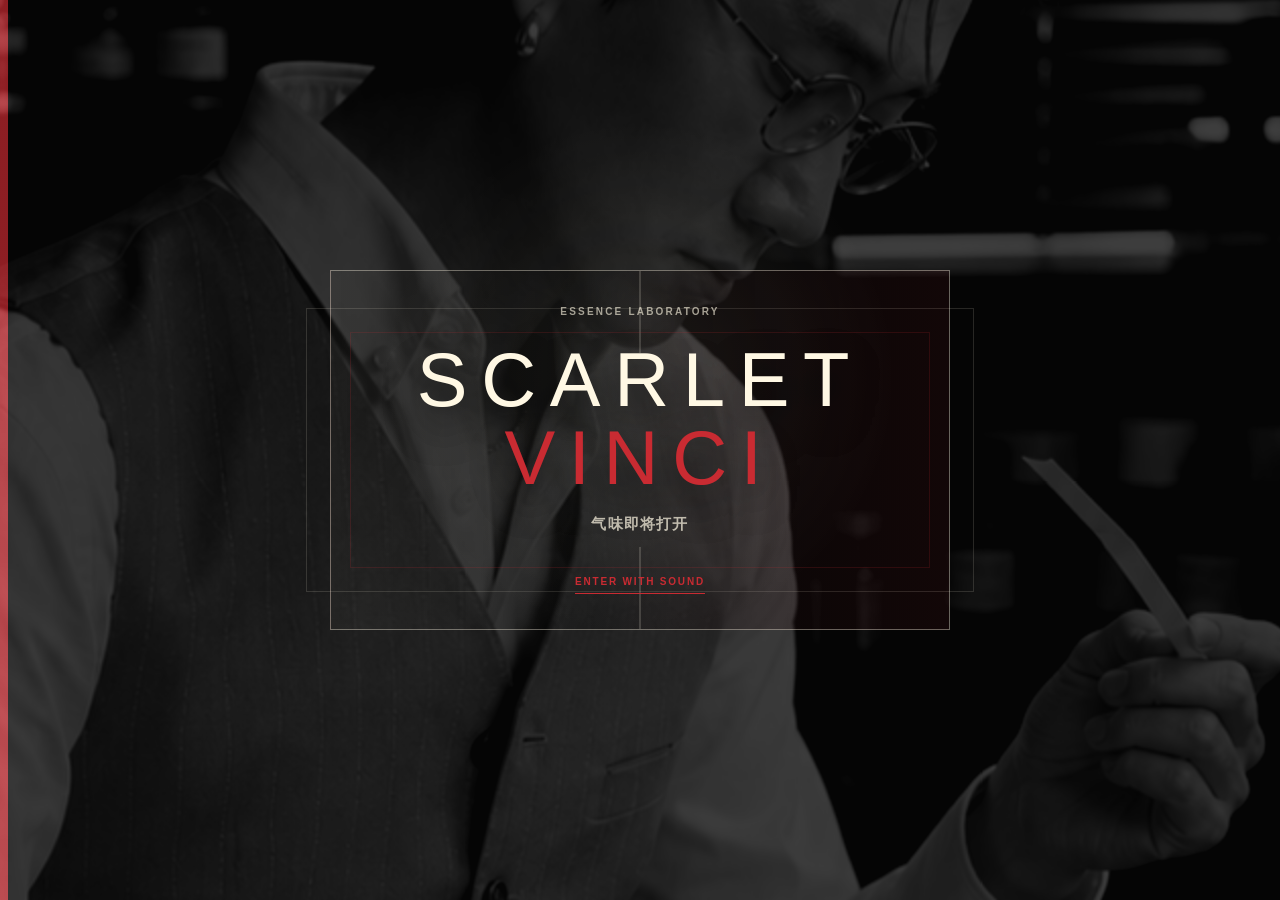
==== commit 77c15823: "Update featured fragrance prices" ====
--- a/index.html
+++ b/index.html
@@ -34,18 +34,18 @@
       .landing-links a { display:flex; justify-content:space-between; align-items:center; gap:16px; padding:11px 0; border-bottom:1px solid rgba(255,248,228,.35); color:inherit; text-decoration:none; font-size:11px; font-weight:700; letter-spacing:.13em; }
       .landing-links a:hover { color:var(--red); } .landing-links i { font-style:normal; } .landing-link-label { display:grid; gap:3px; } .landing-link-label small { color:rgba(255,248,228,.7); font-family:"Noto Serif SC","Songti SC",STSong,serif; font-size:10px; font-weight:700; letter-spacing:0; }
       .motion-stage { position:relative; overflow:hidden; min-height:560px; background:#080808; }
-      .motion-founder { position:absolute; inset:0; z-index:0; width:100%; height:100%; display:block; object-fit:cover; object-position:56% 48%; opacity:0; transform:scale(1.055) translateX(10px); filter:contrast(1.02) saturate(.94); transition:opacity .8s cubic-bezier(.2,.8,.2,1), transform 5.8s ease, filter .8s ease; }
-      .motion-founder.is-active { z-index:1; opacity:1; transform:scale(1) translateX(0); filter:contrast(1.05) saturate(1); }
+      .motion-founder { position:absolute; inset:0; z-index:0; width:100%; height:100%; display:block; object-fit:cover; object-position:56% 48%; opacity:0; filter:contrast(1.02) saturate(.94); transition:opacity 1.15s cubic-bezier(.22,.61,.36,1), filter 1.15s ease; }
+      .motion-founder.is-active { z-index:1; opacity:1; filter:contrast(1.05) saturate(1); }
       .motion-rule { position:absolute; top:0; bottom:0; left:0; width:9px; background:var(--red); z-index:2; }
       .motion-stamp { position:absolute; right:30px; bottom:32px; z-index:4; max-width:230px; color:rgba(255,248,228,.9); text-align:right; text-shadow:0 2px 22px rgba(0,0,0,.85); font:800 11px/1.2 "Helvetica Neue", Helvetica, Arial, "PingFang SC", sans-serif; letter-spacing:.16em; text-transform:uppercase; }
       .motion-stamp small { display:block; margin-top:7px; color:rgba(255,248,228,.74); font-family:"Noto Serif SC","Songti SC",STSong,serif; font-size:13px; font-weight:800; letter-spacing:0; text-transform:none; }
-      .motion-controls { position:absolute; left:50%; bottom:28px; z-index:5; display:flex; gap:10px; transform:translateX(-50%); padding:8px 10px; border:1px solid rgba(255,248,228,.32); background:rgba(7,7,7,.32); backdrop-filter:blur(8px); }
-      .motion-dot { width:24px; height:22px; display:grid; place-items:center; border:0; border-radius:0; background:transparent; color:rgba(255,248,228,.68); font-size:10px; font-weight:800; letter-spacing:.08em; }
+      .motion-controls { position:absolute; left:50%; bottom:28px; z-index:5; display:flex; gap:5px; transform:translateX(-50%); padding:4px 5px; border:1px solid rgba(255,248,228,.32); background:rgba(7,7,7,.32); backdrop-filter:blur(8px); }
+      .motion-dot { width:12px; height:11px; display:grid; place-items:center; border:0; border-radius:0; background:transparent; color:rgba(255,248,228,.68); font-size:6px; font-weight:800; letter-spacing:.04em; line-height:1; }
       .motion-dot[aria-current="true"] { color:var(--red); background:rgba(255,248,228,.86); }
       @keyframes object-pan { from { transform:scale(1.12) translate(-2%,0); } to { transform:scale(1.25) translate(2%,-2%); } }
       @keyframes founder-slice { from { clip-path:inset(0 42% 0 0); } to { clip-path:inset(0 7% 0 0); } }
       .studio-page { min-height:calc(100vh - 64px); display:grid; grid-template-columns:.92fr 1.08fr; background:#0b0b0b; color:var(--paper); }
-      .studio-text { padding:44px 34px; display:flex; flex-direction:column; justify-content:flex-start; gap:26px; border-right:9px solid var(--red); background:linear-gradient(180deg,#101010 0%,#080808 100%); }
+      .studio-text { padding:44px 34px; display:flex; flex-direction:column; justify-content:flex-start; gap:26px; background:linear-gradient(180deg,#101010 0%,#080808 100%); }
       .studio-text h1, .shop-title h1, .detail-copy h1 { margin:28px 0 0; font-size:clamp(52px,7vw,112px); font-weight:500; letter-spacing:-.08em; line-height:.78; }
       .studio-name { display:grid; grid-template-columns:minmax(0,max-content) auto; align-items:end; column-gap:20px; }
       .studio-name small { margin:0 0 10px; padding-left:15px; border-left:1px solid rgba(255,248,228,.36); color:rgba(255,248,228,.86); font-family:"Noto Serif SC","Songti SC",STSong,serif; font-size:14px; line-height:1; font-weight:800; letter-spacing:.18em; writing-mode:vertical-rl; }
@@ -65,19 +65,19 @@
       .studio-copy { max-width:540px; margin-top:0; padding-top:20px; border-top:1px solid rgba(255,248,228,.34); display:grid; gap:16px; }
       .studio-copy p { margin:6px 0 0; color:rgba(255,248,228,.78); font-size:11px; line-height:1.5; font-weight:700; }
       .studio-slideshow { position:relative; min-height:610px; overflow:hidden; background:#080808; }
-      .studio-slide { position:absolute; inset:0; z-index:0; width:100%; height:100%; object-fit:cover; opacity:0; transform:scale(1.055) translateX(10px); filter:contrast(1.04) saturate(.96); transition:opacity .8s cubic-bezier(.2,.8,.2,1), transform 5.8s ease, filter .8s ease; }
-      .studio-slide.is-active { z-index:1; opacity:1; transform:scale(1) translateX(0); filter:contrast(1.06) saturate(1); }
+      .studio-slide { position:absolute; inset:0; z-index:0; width:100%; height:100%; object-fit:cover; opacity:0; filter:contrast(1.04) saturate(.96); transition:opacity 1.15s cubic-bezier(.22,.61,.36,1), filter 1.15s ease; }
+      .studio-slide.is-active { z-index:1; opacity:1; filter:contrast(1.06) saturate(1); }
       .studio-slideshow:before { content:""; position:absolute; inset:0; z-index:2; background:linear-gradient(90deg,rgba(8,8,8,.34),transparent 42%,rgba(8,8,8,.08)),linear-gradient(180deg,transparent 62%,rgba(0,0,0,.56)); pointer-events:none; }
       .studio-rule { position:absolute; top:0; bottom:0; left:0; width:9px; z-index:3; background:var(--red); }
       .studio-slide-caption { position:absolute; right:30px; bottom:32px; z-index:4; color:rgba(255,248,228,.9); text-align:right; text-shadow:0 2px 22px rgba(0,0,0,.85); font:800 11px/1.2 "Helvetica Neue", Helvetica, Arial, "PingFang SC", sans-serif; letter-spacing:.16em; text-transform:uppercase; }
       .studio-slide-caption small { display:block; margin-top:7px; color:rgba(255,248,228,.74); font-family:"Noto Serif SC","Songti SC",STSong,serif; font-size:13px; font-weight:800; letter-spacing:0; text-transform:none; }
-      .studio-controls { position:absolute; left:50%; bottom:28px; z-index:5; display:flex; gap:10px; transform:translateX(-50%); padding:8px 10px; border:1px solid rgba(255,248,228,.32); background:rgba(7,7,7,.32); backdrop-filter:blur(8px); }
-      .studio-dot { width:24px; height:22px; display:grid; place-items:center; border:0; border-radius:0; background:transparent; color:rgba(255,248,228,.68); font-size:10px; font-weight:800; letter-spacing:.08em; }
+      .studio-controls { position:absolute; left:50%; bottom:28px; z-index:5; display:flex; gap:5px; transform:translateX(-50%); padding:4px 5px; border:1px solid rgba(255,248,228,.32); background:rgba(7,7,7,.32); backdrop-filter:blur(8px); }
+      .studio-dot { width:12px; height:11px; display:grid; place-items:center; border:0; border-radius:0; background:transparent; color:rgba(255,248,228,.68); font-size:6px; font-weight:800; letter-spacing:.04em; line-height:1; }
       .studio-dot[aria-current="true"] { color:var(--red); background:rgba(255,248,228,.86); }
       .archive-page { min-height:calc(100vh - 64px); display:grid; grid-template-columns:.74fr 1.26fr; background:var(--paper); } .archive-copy { padding:44px 34px; display:flex; flex-direction:column; justify-content:space-between; border-right:9px solid var(--red); } .archive-copy h1 { margin:25px 0; font-size:clamp(58px,8vw,120px); letter-spacing:-.085em; line-height:.76; font-weight:500; } .archive-copy h1 b { color:var(--red); font-weight:500; } .archive-copy p { max-width:420px; font-family:"Noto Serif SC","Songti SC",STSong,serif; line-height:1.75; font-size:16px; font-weight:700; }
       .archive-releases { min-height:570px; padding:34px; display:grid; grid-template-columns:repeat(2,minmax(0,1fr)); gap:24px; background:#0b0b0b; color:var(--paper); } .release-card { position:relative; min-height:300px; display:flex; flex-direction:column; justify-content:flex-end; overflow:hidden; border:1px solid rgba(255,248,228,.24); color:inherit; text-decoration:none; background:#111; } .release-card img { position:absolute; inset:0; width:100%; height:100%; object-fit:cover; opacity:.82; transition:transform .55s cubic-bezier(.2,.8,.2,1), opacity .35s ease; } .release-card:hover img,.release-card:focus-visible img { transform:scale(1.045); opacity:.95; } .release-card:after { content:""; position:absolute; inset:0; background:linear-gradient(180deg,rgba(0,0,0,.05),rgba(0,0,0,.72)); } .release-info { position:relative; z-index:1; padding:20px; } .release-info small,.teaser-card small { color:#ff7076; font-size:9px; font-weight:800; letter-spacing:.17em; text-transform:uppercase; } .release-info h2,.teaser-card h2 { margin:10px 0 7px; font-size:clamp(24px,3vw,42px); line-height:.92; letter-spacing:-.03em; } .release-info p,.teaser-card p { margin:0; font-family:"Noto Serif SC","Songti SC",STSong,serif; font-size:14px; font-weight:800; } .release-info span { display:inline-block; margin-top:17px; padding-bottom:5px; border-bottom:1px solid currentColor; font-size:9px; font-weight:800; letter-spacing:.16em; } .teaser-card { min-height:300px; padding:20px; display:flex; flex-direction:column; justify-content:space-between; border:1px solid rgba(255,248,228,.24); background:linear-gradient(135deg,#111 0%,#15120d 55%,#2b2416 100%); } .teaser-card b { align-self:flex-start; color:var(--red); border-bottom:1px solid currentColor; font-size:9px; letter-spacing:.16em; }
       .shop-page { min-height:calc(100vh - 64px); } .shop-hero { min-height:500px; display:grid; grid-template-columns:1fr 1fr; border-bottom:1px solid var(--ink); } .shop-title { padding:34px; display:flex; flex-direction:column; justify-content:space-between; } .shop-title h1 { max-width:500px; font-size:clamp(48px,6.6vw,100px); } .shop-title p { max-width:370px; margin:25px 0 0; font-family:"Noto Serif SC","Songti SC",STSong,serif; font-size:14px; font-weight:700; line-height:1.75; } .wechat-guide { max-width:370px; margin-top:22px; border-top:1px solid var(--ink); border-bottom:1px solid var(--ink); color:var(--ink); } .wechat-trigger { width:100%; display:grid; grid-template-columns:1fr auto; align-items:center; gap:14px; padding:14px 0 13px; border:0; border-radius:0; background:transparent; color:var(--red); text-align:left; cursor:pointer; } .wechat-trigger b { display:block; font-size:11px; letter-spacing:.11em; } .wechat-trigger small { display:block; margin-top:4px; color:var(--ink); font-family:"Noto Serif SC","Songti SC",STSong,serif; font-size:11px; font-weight:700; } .wechat-action { display:flex; align-items:center; gap:8px; } .wechat-action small { margin:0; color:var(--red); font:700 8px/1 Arial,sans-serif; letter-spacing:.08em; white-space:nowrap; } .wechat-trigger i { width:22px; height:22px; display:grid; place-items:center; border:1px solid currentColor; border-radius:50%; font:500 18px/1 Arial,sans-serif; font-style:normal; transition:transform .35s ease,background .35s ease,color .35s ease; } .wechat-guide.is-open .wechat-trigger i { transform:rotate(45deg); background:var(--red); color:var(--paper); } .wechat-panel { display:grid; grid-template-rows:0fr; opacity:0; transition:grid-template-rows .45s cubic-bezier(.2,.8,.2,1),opacity .22s ease; } .wechat-panel-inner { min-height:0; overflow:hidden; } .wechat-guide.is-open .wechat-panel { grid-template-rows:1fr; opacity:1; } .wechat-contacts { display:grid; grid-template-columns:minmax(0,1fr) 88px; gap:16px; align-items:start; padding:0 0 14px; } .wechat-contact-label { display:block; padding-top:12px; border-top:1px solid var(--line); font-size:9px; font-weight:700; letter-spacing:.13em; } .wechat-account { display:block; margin-top:6px; color:var(--red); font:500 13px/1 Arial,sans-serif; letter-spacing:.12em; } .wechat-contact-note { display:block; margin-top:7px; color:#6d675e; font-family:"Noto Serif SC","Songti SC",STSong,serif; font-size:11px; font-weight:700; line-height:1.45; } .wechat-custom { margin:11px 0 0; padding-top:10px; border-top:1px solid var(--line); color:#6d675e; font-family:"Noto Serif SC","Songti SC",STSong,serif; font-size:11px; font-weight:700; line-height:1.45; } .wechat-custom b { color:var(--ink); font:700 9px/1 Arial,sans-serif; letter-spacing:.13em; } .wechat-qr { display:grid; gap:5px; justify-items:center; } .wechat-qr img { width:76px; height:76px; object-fit:contain; image-rendering:auto; } .wechat-qr small { padding-top:12px; border-top:1px solid var(--line); color:#6d675e; font-size:8px; font-weight:700; letter-spacing:.09em; text-align:center; }
-      .shop-feature { position:relative; overflow:hidden; min-height:360px; background:#76736e; isolation:isolate; } .shop-feature:before { content:""; position:absolute; z-index:0; inset:0; background:linear-gradient(90deg,#77746f 0%,#6f6c67 50%,#77746f 100%); } .shop-feature:after { content:""; position:absolute; z-index:0; inset:0; background:linear-gradient(90deg,rgba(25,25,24,.08),transparent 28%,transparent 72%,rgba(25,25,24,.06)); pointer-events:none; } .feature-image { position:absolute; z-index:1; top:50%; left:50%; width:auto; height:115%; display:block; object-fit:contain; object-position:center; translate:-50% -50%; -webkit-mask-image:linear-gradient(90deg,transparent 0,#000 23%,#000 77%,transparent 100%); mask-image:linear-gradient(90deg,transparent 0,#000 23%,#000 77%,transparent 100%); transition:transform .72s cubic-bezier(.72,0,.25,1); } .feature-next { transform:translateX(100%); } .shop-feature.is-sliding .feature-image { transform:translateX(-100%); } .shop-feature.is-sliding .feature-next { transform:translateX(0); } .shop-feature.is-resetting .feature-image { transition:none; } .shop-feature > i { position:absolute; z-index:2; left:0; top:0; bottom:0; width:8px; background:var(--red); } .feature-caption { position:absolute; z-index:3; inset:0; margin:0; color:var(--ink); font-family:"Helvetica Neue", Helvetica, Arial, "PingFang SC", sans-serif; text-shadow:0 1px 18px rgba(255,248,228,.55); pointer-events:none; }
+      .shop-feature { position:relative; overflow:hidden; min-height:360px; background:#76736e; isolation:isolate; } .shop-feature:before { content:""; position:absolute; z-index:0; inset:0; background:linear-gradient(90deg,#77746f 0%,#6f6c67 50%,#77746f 100%); } .shop-feature:after { content:""; position:absolute; z-index:0; inset:0; background:linear-gradient(90deg,rgba(25,25,24,.08),transparent 28%,transparent 72%,rgba(25,25,24,.06)); pointer-events:none; } .feature-image { position:absolute; z-index:1; top:50%; left:50%; width:auto; height:115%; display:block; object-fit:contain; object-position:center; translate:-50% -50%; opacity:1; -webkit-mask-image:linear-gradient(90deg,transparent 0,#000 23%,#000 77%,transparent 100%); mask-image:linear-gradient(90deg,transparent 0,#000 23%,#000 77%,transparent 100%); transition:opacity 1.05s cubic-bezier(.22,.61,.36,1), filter 1.05s ease; } .feature-next { z-index:2; opacity:0; } .shop-feature.is-fading .feature-image:first-of-type { opacity:0; } .shop-feature.is-fading .feature-next { opacity:1; } .shop-feature.is-resetting .feature-image { transition:none; } .shop-feature > i { position:absolute; z-index:3; left:0; top:0; bottom:0; width:8px; background:var(--red); } .feature-caption { position:absolute; z-index:4; inset:0; margin:0; color:var(--ink); font-family:"Helvetica Neue", Helvetica, Arial, "PingFang SC", sans-serif; text-shadow:0 1px 18px rgba(255,248,228,.55); pointer-events:none; }
       .archive-mark small { display:block; color:var(--red); font-size:9px; font-weight:800; letter-spacing:.16em; text-transform:uppercase; } .archive-mark b { display:block; margin-top:9px; font-size:24px; line-height:.96; letter-spacing:.03em; } .archive-mark em { display:block; margin-top:7px; color:#2f2b27; font-family:"Noto Serif SC","Songti SC",STSong,serif; font-size:14px; font-style:normal; font-weight:800; } .archive-mark strong { display:flex; justify-content:flex-start; gap:16px; margin-top:11px; font-size:11px; font-weight:800; letter-spacing:.08em; } .archive-mark i { display:inline-flex; margin-top:10px; color:var(--red); border-bottom:1px solid currentColor; font-size:9px; font-style:normal; font-weight:800; letter-spacing:.12em; } .feature-caption b { position:absolute; left:38px; bottom:112px; max-width:210px; font-size:18px; line-height:1; letter-spacing:.06em; } .feature-caption em { position:absolute; left:38px; bottom:89px; color:#2f2b27; font-family:"Noto Serif SC","Songti SC",STSong,serif; font-size:13px; font-style:normal; font-weight:800; } .feature-caption small { position:absolute; left:38px; bottom:62px; color:var(--red); font-size:9px; font-weight:800; letter-spacing:.16em; text-transform:uppercase; } .feature-caption i { position:absolute; left:38px; bottom:35px; color:var(--red); border-bottom:1px solid currentColor; font-size:9px; font-style:normal; font-weight:800; letter-spacing:.12em; } .feature-caption strong { position:absolute; right:32px; bottom:35px; display:flex; justify-content:flex-end; gap:18px; font-size:11px; font-weight:800; letter-spacing:.08em; }
       .filters { padding:0 34px; display:flex; border-bottom:1px solid var(--ink); overflow:auto; } .filter { flex:0 0 auto; border:0; border-right:1px solid var(--line); border-radius:0; background:transparent; padding:14px 17px 12px; font-size:10px; letter-spacing:.12em; font-weight:700; } .filter:first-child { border-left:1px solid var(--line); } .filter[aria-pressed="true"] { background:var(--ink); color:var(--paper); }
       .products { padding:34px; background:var(--paper); } .product-collection { display:grid; gap:34px; } .product-collection + .catalogue-break, .catalogue-break + .product-collection { margin-top:34px; } .product-collection[hidden] { display:none; } .product-row { display:grid; grid-template-columns:repeat(4,minmax(0,1fr)); gap:34px; } .product-row.last-row.count-1 { grid-template-columns:1fr; } .product-row.last-row.count-2 { grid-template-columns:repeat(2,minmax(0,1fr)); } .product-row.last-row.count-3 .product:last-child { grid-column:span 2; } .product { padding:0; min-width:0; color:var(--ink); background:var(--paper); text-align:left; border:1px solid rgba(17,17,17,.16); } .product[hidden] { display:none; }
@@ -86,15 +86,14 @@
       .product-info { min-height:154px; padding:18px 20px 0; display:flex; flex-direction:column; border-top:1px solid rgba(17,17,17,.12); } .product-code { color:var(--red); font-size:10px; line-height:1; font-weight:800; letter-spacing:.12em; } .product h2 { margin:11px 0 7px; font-size:18px; line-height:1.05; letter-spacing:.02em; } .product .cn { margin:0; font-family:"Noto Serif SC","Songti SC",STSong,serif; font-size:15px; font-weight:700; } .product .price { display:flex; justify-content:space-between; align-items:center; gap:14px; margin:18px -20px 0; padding:16px 20px; border-top:1px solid rgba(17,17,17,.12); font-size:13px; font-weight:700; letter-spacing:.08em; } .product .price:after { content:""; width:22px; height:24px; flex:0 0 auto; border:2px solid var(--ink); border-top:0; background:radial-gradient(12px 9px at 50% 0,transparent 52%,var(--ink) 56%,var(--ink) 66%,transparent 70%) top center/18px 11px no-repeat; opacity:.78; }
       .detail-page { min-height:calc(100vh - 64px); } .detail-back { display:inline-flex; padding:18px 34px; border-bottom:1px solid var(--ink); text-decoration:none; font-size:10px; font-weight:700; letter-spacing:.14em; } .detail-grid { min-height:calc(100vh - 119px); display:grid; grid-template-columns:1.15fr .85fr; } .detail-image { min-height:560px; background:#999; overflow:hidden; } .detail-image img { width:100%; height:100%; object-fit:cover; display:block; animation:reveal-image .6s cubic-bezier(.2,.8,.2,1) both; } .detail-copy { padding:36px 34px; background:var(--detail-color,var(--paper)); color:var(--detail-ink,var(--ink)); animation:detail-copy .5s .1s both; } .detail-copy h1 { max-width:550px; font-size:clamp(48px,5vw,90px); } .detail-cn { margin:16px 0 34px; font-family:"Noto Serif SC","Songti SC",STSong,serif; font-size:18px; font-weight:700; } .detail-data { border-top:1px solid currentColor; margin-top:28px; } .detail-row { display:grid; grid-template-columns:76px 1fr; gap:15px; padding:12px 0; border-bottom:1px solid currentColor; font-size:13px; line-height:1.5; } .detail-row b { font-size:10px; letter-spacing:.12em; } .detail-contact { display:inline-block; margin-top:30px; padding:0 0 5px; color:var(--red); border:0; border-bottom:1px solid currentColor; border-radius:0; background:transparent; font:700 11px/1 Arial,sans-serif; letter-spacing:.12em; cursor:pointer; }
       .reservation-dialog { width:min(620px,calc(100vw - 32px)); max-height:calc(100vh - 32px); margin:auto; padding:0; border:1px solid var(--ink); border-radius:0; background:var(--paper); color:var(--ink); box-shadow:0 22px 70px rgba(0,0,0,.35); } .reservation-dialog::backdrop { background:rgba(0,0,0,.72); } .reservation-head { display:flex; justify-content:space-between; align-items:flex-start; gap:16px; padding:22px 24px 18px; border-bottom:1px solid var(--ink); } .reservation-head h2 { margin:7px 0 0; font-size:30px; letter-spacing:-.04em; } .dialog-close { width:34px; height:34px; border:1px solid var(--ink); border-radius:0; background:transparent; font-size:22px; cursor:pointer; } .reservation-form { padding:24px; } .reservation-product { margin:0 0 22px; padding:13px 14px; background:var(--ink); color:var(--paper); font-size:13px; line-height:1.5; } .reservation-fields { display:grid; grid-template-columns:1fr 1fr; gap:14px; } .reservation-field { display:grid; gap:7px; font-size:10px; font-weight:700; letter-spacing:.1em; } .reservation-field.full { grid-column:1 / -1; } .reservation-field input,.reservation-field textarea { width:100%; box-sizing:border-box; border:1px solid var(--ink); border-radius:0; background:transparent; padding:11px 10px; color:var(--ink); font:14px/1.4 "PingFang SC","Noto Serif SC",serif; } .reservation-field textarea { min-height:84px; resize:vertical; } .reservation-consent { display:flex; gap:9px; align-items:flex-start; margin:18px 0; font-family:"PingFang SC","Noto Serif SC",serif; font-size:12px; line-height:1.55; } .reservation-consent input { margin-top:3px; } .reservation-submit { width:100%; border:0; border-radius:0; background:var(--red); color:var(--paper); padding:14px; font-size:12px; font-weight:700; letter-spacing:.12em; cursor:pointer; } .reservation-submit:disabled { cursor:wait; opacity:.65; } .reservation-status { min-height:20px; margin:14px 0 0; color:var(--red); font-family:"PingFang SC","Noto Serif SC",serif; font-size:13px; line-height:1.5; } .reservation-status.success { color:#145d38; } .hp-field { position:absolute; left:-9999px; opacity:0; pointer-events:none; }
-      .sound-control { position:fixed; right:22px; top:82px; z-index:30; width:82px; padding:0; display:grid; gap:3px; border:0; border-radius:0; background:transparent; color:var(--ink); text-align:left; text-shadow:0 1px 14px rgba(255,248,228,.75); } .sound-control button { width:100%; padding:0; display:flex; justify-content:space-between; align-items:baseline; border:0; border-radius:0; background:transparent; color:inherit; text-align:left; } .sound-control b { font-size:8px; line-height:1; letter-spacing:.16em; } .sound-control small { color:var(--red); font-size:6px; font-weight:800; letter-spacing:.08em; } .volume-control { width:100%; height:6px; margin:0; display:block; background:transparent; accent-color:var(--red); -webkit-appearance:none; appearance:none; } .volume-control::-webkit-slider-runnable-track { height:.5px; background:rgba(17,17,17,.42); } .volume-control::-webkit-slider-thumb { -webkit-appearance:none; appearance:none; width:5px; height:5px; margin-top:-2.25px; border-radius:50%; border:0; background:var(--red); box-shadow:0 0 0 1px rgba(255,248,228,.62); } .volume-control::-moz-range-track { height:.5px; background:rgba(17,17,17,.42); } .volume-control::-moz-range-thumb { width:5px; height:5px; border:0; border-radius:50%; background:var(--red); } .sound-control[aria-pressed="true"] { color:var(--paper); text-shadow:0 1px 16px rgba(0,0,0,.8); } .sound-control[aria-pressed="true"] small { color:#ff7076; } .sound-control[aria-pressed="true"] .volume-control::-webkit-slider-runnable-track { background:rgba(255,248,228,.5); } .sound-control[aria-pressed="true"] .volume-control::-moz-range-track { background:rgba(255,248,228,.5); }
-      .entry-gate { position:fixed; inset:0; z-index:100; display:grid; place-items:center; overflow:hidden; background:#070707; color:var(--paper); transition:opacity .9s cubic-bezier(.2,.8,.2,1), visibility .9s ease; } .entry-gate:before { content:""; position:absolute; inset:0; background:radial-gradient(circle at 50% 42%,rgba(255,248,228,.12),transparent 32%),linear-gradient(90deg,rgba(201,43,50,.95) 0 8px,transparent 8px); opacity:.95; } .entry-gate:after { content:""; position:absolute; inset:0; background:url("assets/founder/aven-maker-editorial.png") center 48% / cover no-repeat; opacity:.22; filter:grayscale(1) contrast(1.18); transform:scale(1.04); } .entry-panel { position:relative; z-index:1; width:min(620px,calc(100vw - 56px)); min-height:360px; display:grid; place-items:center; text-align:center; } .entry-button { position:relative; width:100%; min-height:360px; border:1px solid rgba(255,248,228,.38); border-radius:0; background:rgba(7,7,7,.18); color:var(--paper); overflow:hidden; } .entry-button:before,.entry-button:after { content:""; position:absolute; left:50%; transform:translateX(-50%); width:1px; height:82px; background:rgba(255,248,228,.34); } .entry-button:before { top:0; } .entry-button:after { bottom:0; } .entry-kicker { display:block; margin-bottom:28px; color:rgba(255,248,228,.62); font-size:10px; font-weight:800; letter-spacing:.22em; text-transform:uppercase; } .entry-logo { display:block; font-size:clamp(40px,6vw,76px); font-weight:500; letter-spacing:.18em; line-height:.92; } .entry-logo b { display:block; margin-top:8px; color:var(--red); font-weight:500; } .entry-copy { display:block; margin-top:22px; color:rgba(255,248,228,.7); font-family:"Noto Serif SC","Songti SC",STSong,serif; font-size:15px; font-weight:800; letter-spacing:.08em; } .entry-action { display:inline-block; margin-top:42px; padding-bottom:6px; border-bottom:1px solid var(--red); color:var(--red); font-size:10px; font-weight:800; letter-spacing:.18em; } .entry-gate.is-entering { opacity:0; visibility:hidden; pointer-events:none; } .entry-gate.is-entering .entry-button { transform:scale(1.015); transition:transform .9s cubic-bezier(.2,.8,.2,1); }
+      .entry-gate { position:fixed; inset:0; z-index:100; display:grid; place-items:center; overflow:hidden; background:#070707; color:var(--paper); transition:opacity .9s cubic-bezier(.2,.8,.2,1), visibility .9s ease; } .entry-gate:before { content:""; position:absolute; inset:0; background:radial-gradient(circle at 50% 42%,rgba(255,248,228,.12),transparent 32%),linear-gradient(90deg,rgba(201,43,50,.95) 0 8px,transparent 8px); opacity:.95; } .entry-gate:after { content:""; position:absolute; inset:-2%; background:url("assets/founder/aven-maker-editorial.png") center 48% / cover no-repeat; opacity:.22; filter:grayscale(1) contrast(1.18); transform:scale(1.04) translate3d(calc(var(--entry-x,0) * -10px),calc(var(--entry-y,0) * -10px),0); transition:transform .55s cubic-bezier(.2,.8,.2,1), opacity .45s ease; } .entry-panel { position:relative; z-index:1; width:min(620px,calc(100vw - 56px)); min-height:360px; display:grid; place-items:center; text-align:center; perspective:1000px; } .entry-panel:before,.entry-panel:after { content:""; position:absolute; inset:38px -24px; border:1px solid rgba(255,248,228,.14); transform:translate3d(calc(var(--entry-x,0) * -13px),calc(var(--entry-y,0) * -10px),0); transition:transform .55s cubic-bezier(.2,.8,.2,1), border-color .35s ease, opacity .35s ease; pointer-events:none; } .entry-panel:after { inset:62px 20px; border-color:rgba(201,43,50,.28); transform:translate3d(calc(var(--entry-x,0) * 16px),calc(var(--entry-y,0) * 12px),0); opacity:.62; } .entry-button { --entry-x:0; --entry-y:0; position:relative; width:100%; min-height:360px; border:1px solid rgba(255,248,228,.38); border-radius:0; background:linear-gradient(90deg,rgba(255,248,228,.035),rgba(7,7,7,.2) 44%,rgba(201,43,50,.07)); color:var(--paper); overflow:hidden; cursor:pointer; transform-style:preserve-3d; transition:transform .42s cubic-bezier(.2,.8,.2,1), border-color .35s ease, background .35s ease; } .entry-button:before,.entry-button:after { content:""; position:absolute; left:50%; transform:translateX(-50%); width:1px; height:82px; background:rgba(255,248,228,.34); transition:height .42s cubic-bezier(.2,.8,.2,1), background .35s ease; } .entry-button:before { top:0; } .entry-button:after { bottom:0; } .entry-button:hover,.entry-button:focus-visible { border-color:rgba(255,248,228,.58); transform:rotateX(calc(var(--entry-y,0) * -3deg)) rotateY(calc(var(--entry-x,0) * 4deg)) translateZ(0); } .entry-button:hover:before,.entry-button:hover:after,.entry-button:focus-visible:before,.entry-button:focus-visible:after { height:104px; background:rgba(201,43,50,.72); } .entry-button.is-pressing,.entry-button:active { transform:scale(.985) rotateX(calc(var(--entry-y,0) * -2deg)) rotateY(calc(var(--entry-x,0) * 3deg)); } .entry-button.is-committing { border-color:rgba(201,43,50,.9); background:linear-gradient(90deg,rgba(201,43,50,.16),rgba(7,7,7,.18) 45%,rgba(255,248,228,.06)); } .entry-button.is-committing:before,.entry-button.is-committing:after { height:50%; background:var(--red); } .entry-kicker,.entry-logo,.entry-copy,.entry-action { position:relative; z-index:2; transition:transform .45s cubic-bezier(.2,.8,.2,1), opacity .35s ease, letter-spacing .35s ease, text-shadow .35s ease; } .entry-kicker { display:block; margin-bottom:28px; color:rgba(255,248,228,.62); font-size:10px; font-weight:800; letter-spacing:.22em; text-transform:uppercase; transform:translate3d(calc(var(--entry-x,0) * -7px),calc(var(--entry-y,0) * -5px),24px); } .entry-logo { display:block; font-size:clamp(40px,6vw,76px); font-weight:500; letter-spacing:.18em; line-height:.92; text-shadow:0 18px 42px rgba(0,0,0,.45); transform:translate3d(calc(var(--entry-x,0) * -10px),calc(var(--entry-y,0) * -7px),48px); } .entry-logo:before,.entry-logo:after { content:"SCARLET"; position:absolute; left:50%; top:0; z-index:-1; color:rgba(255,248,228,.12); transform:translate(-50%,0) translate3d(calc(var(--entry-x,0) * 18px),calc(var(--entry-y,0) * 12px),-1px); letter-spacing:.18em; pointer-events:none; } .entry-logo:after { content:"VINCI"; top:calc(100% - .92em); color:rgba(201,43,50,.22); transform:translate(-50%,0) translate3d(calc(var(--entry-x,0) * -18px),calc(var(--entry-y,0) * -12px),-1px); } .entry-logo b { display:block; margin-top:8px; color:var(--red); font-weight:500; } .entry-button:hover .entry-logo,.entry-button:focus-visible .entry-logo { letter-spacing:.2em; text-shadow:0 20px 54px rgba(201,43,50,.28),0 8px 34px rgba(0,0,0,.7); } .entry-button.is-committing .entry-logo { transform:translate3d(0,0,80px) scale(1.045); letter-spacing:.22em; } .entry-copy { display:block; margin-top:22px; color:rgba(255,248,228,.7); font-family:"Noto Serif SC","Songti SC",STSong,serif; font-size:15px; font-weight:800; letter-spacing:.08em; transform:translate3d(calc(var(--entry-x,0) * -5px),calc(var(--entry-y,0) * -4px),30px); } .entry-action { display:inline-block; margin-top:42px; padding-bottom:6px; border-bottom:1px solid var(--red); color:var(--red); font-size:10px; font-weight:800; letter-spacing:.18em; transform:translate3d(calc(var(--entry-x,0) * 6px),calc(var(--entry-y,0) * 4px),34px); } .entry-button.is-committing .entry-action { opacity:.92; transform:translate3d(0,6px,44px); } .entry-gate.is-entering { opacity:0; visibility:hidden; pointer-events:none; } .entry-gate.is-entering:after { opacity:.34; transform:scale(1.12); } .entry-gate.is-entering .entry-button { transform:scale(1.035); transition:transform .9s cubic-bezier(.2,.8,.2,1); }
       @keyframes reveal-image { from { clip-path:inset(0 100% 0 0); transform:scale(1.05); } to { clip-path:inset(0); transform:scale(1); } } @keyframes detail-copy { from { opacity:0; transform:translateY(15px); } to { opacity:1; transform:none; } }
       @keyframes copy-arrive { from { opacity:0; transform:translateY(12px) scale(.975); letter-spacing:.035em; } to { opacity:1; transform:translateY(0) scale(1); letter-spacing:0; } }
       @keyframes word-breathe { 0%,70%,100% { transform:scale(1); } 78% { transform:scale(1.025); } 86% { transform:scale(1.008); } }
       @media (max-width:760px) { .masthead { height:58px; padding:0 18px; } .brand { font-size:12px; } .route-nav { gap:12px; } .route-nav a:not(:last-child) { display:none; } .route-nav a { font-size:12px; } .route-nav a small { font-size:8px; } .landing, .studio-page, .archive-page, .shop-hero, .detail-grid { grid-template-columns:1fr; } .landing { min-height:calc(100vh - 58px); } .landing-copy, .studio-text, .archive-copy, .shop-title, .detail-copy { padding:28px 18px; } .landing-copy { min-height:390px; border-right:0; border-bottom:1px solid rgba(255,248,228,.35); } .landing h1 { font-size:68px; } .motion-stage { min-height:400px; } .studio-image { min-height:500px; border-left:0; border-top:1px solid var(--ink); } .studio-text h1 { font-size:62px; } .studio-text > p { font-size:15px; } .archive-copy { min-height:390px; } .archive-copy h1 { font-size:72px; } .archive-image { min-height:420px; } .shop-hero { min-height:0; } .shop-title { min-height:450px; } .shop-title h1 { font-size:65px; } .shop-feature { min-height:330px; } .wechat-contacts { grid-template-columns:minmax(0,1fr) 82px; } .wechat-qr img { width:76px; height:76px; } .filters { padding:0 18px; } .products { padding:18px; } .product-collection { gap:18px; } .product-collection + .catalogue-break, .catalogue-break + .product-collection { margin-top:18px; } .product-row { grid-template-columns:repeat(2,minmax(0,1fr)); gap:18px; } .product-row.last-row.count-1 { grid-template-columns:1fr; } .product-row.last-row.count-2 { grid-template-columns:repeat(2,minmax(0,1fr)); } .product-row.last-row.count-3 .product:last-child { grid-column:span 2; } .catalogue-break { min-height:140px; padding:20px 18px; grid-template-columns:1fr 1fr; align-items:end; gap:0; } .catalogue-break:after { left:50%; right:auto; width:7px; transform:translateX(-50%); } .catalogue-break h2 { font-size:44px; } .catalogue-break p { padding-left:22px; align-self:center; font-size:11px; line-height:1.55; } .product-info { min-height:136px; padding:13px 13px 0; } .product h2 { font-size:14px; } .product .cn { font-size:13px; } .product .price { margin:15px -13px 0; padding:13px; font-size:10px; letter-spacing:.04em; } .product .price:after { width:18px; height:20px; background-size:12px 2px,2px 12px,2px 12px,14px 2px; background-position:3px 7px,3px 7px,15px 7px,3px 19px; } .detail-back { padding:16px 18px; } .detail-image { min-height:400px; } .detail-copy h1 { font-size:58px; } .reservation-head { padding:18px; } .reservation-form { padding:18px; } .reservation-fields { grid-template-columns:1fr; } .reservation-field.full { grid-column:auto; } }
-      @media (max-width:760px) { .feature-caption b { left:24px; bottom:102px; max-width:190px; font-size:17px; } .feature-caption em { left:24px; bottom:80px; font-size:13px; } .feature-caption small { left:24px; bottom:54px; font-size:8px; } .feature-caption i { left:24px; bottom:28px; font-size:8px; } .feature-caption strong { right:22px; bottom:28px; gap:12px; font-size:9px; } }
+      @media (max-width:760px) { .feature-caption b { left:18px; bottom:92px; max-width:132px; font-size:12px; line-height:1.04; letter-spacing:.04em; } .feature-caption em { left:18px; bottom:74px; font-size:10px; } .feature-caption small { left:18px; bottom:50px; max-width:142px; font-size:6px; line-height:1.35; letter-spacing:.13em; } .feature-caption i { left:18px; bottom:27px; font-size:6px; letter-spacing:.1em; } .feature-caption strong { right:18px; bottom:27px; gap:9px; font-size:7px; letter-spacing:.05em; } }
       @media (max-width:760px) { .archive-copy { border-right:0; border-bottom:7px solid var(--red); } .archive-releases { padding:18px; grid-template-columns:1fr; gap:18px; } .release-card,.teaser-card { min-height:280px; } }
-      @media (max-width:760px) { .studio-text { border-right:0; border-bottom:7px solid var(--red); } .studio-name { display:flex; align-items:flex-end; } .studio-name small { margin:0 0 7px; padding-left:10px; font-size:14px; letter-spacing:.12em; writing-mode:horizontal-tb; } .studio-lead { font-size:15px; line-height:1.7; } .studio-interview { margin:26px 0 24px; grid-template-columns:1fr; gap:14px; } .studio-vogue-card { min-height:0; aspect-ratio:4 / 5; } .studio-qa summary { font-size:12px; } .studio-qa p { font-size:12px; line-height:1.6; } .studio-copy { gap:14px; } .studio-copy p { font-size:10px; line-height:1.55; } .studio-slideshow { min-height:0; aspect-ratio:4 / 5; } .studio-rule { width:7px; } .studio-slide-caption { right:16px; bottom:18px; max-width:178px; font-size:8px; line-height:1.25; } .studio-slide-caption small { margin-top:5px; font-size:11px; } }
+      @media (max-width:760px) { .studio-text { border-right:0; border-bottom:7px solid var(--red); } .studio-name { display:flex; align-items:flex-end; } .studio-name small { margin:0 0 7px; padding-left:10px; font-size:14px; letter-spacing:.12em; writing-mode:horizontal-tb; } .studio-lead { font-size:15px; line-height:1.7; } .studio-interview { margin:26px 0 24px; grid-template-columns:1fr; gap:14px; } .studio-vogue-card { min-height:0; aspect-ratio:4 / 5; } .studio-qa summary { font-size:12px; } .studio-qa p { font-size:12px; line-height:1.6; } .studio-copy { gap:14px; } .studio-copy p { font-size:10px; line-height:1.55; } .studio-slideshow { min-height:0; aspect-ratio:4 / 5; } .studio-rule { width:7px; } .studio-slide-caption { right:14px; bottom:18px; max-width:112px; font-size:6px; line-height:1.2; letter-spacing:.12em; } .studio-slide-caption small { margin-top:3px; font-size:8px; } .studio-controls { bottom:22px; gap:3px; padding:2px 3px; } .studio-dot { width:9px; height:8px; font-size:5px; line-height:1; } }
       /* Mobile-first landing composition: keep the editorial desktop grid intact, but give the phone view its own rhythm. */
       @media (max-width:760px) {
         .masthead { height:54px; padding:0 20px; }
@@ -114,8 +113,10 @@
         .motion-stage { min-height:0; aspect-ratio:4 / 5; }
         .motion-founder { object-position:59% 40%; }
         .motion-rule { width:7px; }
-        .motion-stamp { right:16px; bottom:18px; padding:0; max-width:178px; font-size:8px; line-height:1.25; }
-        .motion-stamp small { margin-top:5px; font-size:11px; }
+        .motion-stamp { right:14px; bottom:18px; padding:0; max-width:112px; font-size:6px; line-height:1.2; letter-spacing:.12em; }
+        .motion-stamp small { margin-top:3px; font-size:8px; }
+        .motion-controls { bottom:22px; gap:3px; padding:2px 3px; }
+        .motion-dot { width:9px; height:8px; font-size:5px; line-height:1; }
       }
       @media (prefers-reduced-motion:reduce) { *,*:before,*:after { animation-duration:.01ms !important; transition-duration:.01ms !important; } }
     </style>
@@ -140,16 +141,15 @@
         </section>
         <section class="screen studio-page" data-screen="studio" hidden><div class="studio-text"><div><span class="micro">02 / THE MAKER</span><div class="studio-name"><h1>AVEN<br />XU</h1><small>许木焱</small></div><p class="studio-lead"><span class="motion-copy"><span class="motion-word">气味</span>、设计与沉浸式叙事工作室。香气从一次私人的生命经验开始，也在他人的记忆中继续完成。</span></p><div class="studio-interview"><figure class="studio-vogue-card"><img src="assets/founder/vogue-perfumer.jpg" alt="Aven Xu photographed for Vogue Man" /><figcaption>VOGUE CHINA / PERFUMER INTERVIEW</figcaption></figure><div class="studio-qa"><details open><summary><b>QUESTION 01</b>请简单介绍下你自己。你是什么时候、因为什么开始做调香师的？有没有一个决定性的瞬间让你觉得“就是它了”？</summary><p>我开始接触香，是在新冠之后。最初并不是为了成为调香师，而是希望用气味帮助自己冥想、安定下来，重新和身体、情绪建立连接。后来我意识到，香气不只是好闻或不好闻，它可以承载记忆、情绪和时间。</p></details><details><summary><b>QUESTION 02</b>你如何描述自己的“嗅觉签名”？有没有某些气味是你反复用、割舍不掉的？</summary><p>我的嗅觉签名不是某一个固定味道，而是一种气质：克制的花香、干净的粉感，以及一点安静的阴影。我反复会用到小花茉莉和鸢尾根，一个像身体，一个像记忆。</p></details><details><summary><b>QUESTION 03</b>你的鼻子能分辨多少种气味？经过怎样的刻意训练？当它疲劳了，你怎么让它重新清醒？</summary><p>我不会简单用数字回答。调香师的鼻子更像一座不断更新的气味图书馆，背后是记忆、经验和分类能力。训练来自长期地闻、比较、记录，也来自生活里的雨后泥土、木头、旧房子的空气与花的不同状态。疲劳时，我会离开工作环境透气、散步，或闻自己的皮肤让嗅觉重新校准。</p></details><details><summary><b>QUESTION 04</b>除了鼻子，触觉、视觉、听觉在你的工作里扮演什么角色？</summary><p>调香不是一个只靠闻的过程，更像是在和一支香水建立关系。鼻子判断气味，眼睛看见液体状态，手感会告诉我浓度、流动性和使用感，滴管与玻璃的声音则让我进入专注的工作节奏。</p></details><details><summary><b>QUESTION 05</b>你理想的工作环境是什么样的？光线、温度、声音，哪些细节能让你瞬间进入“闻香状态”？</summary><p>我理想的工作环境不需要复杂，但一定要安静、稳定和放松。温暖灯光、干净工作台、空气流动和没有歌词的音乐，会让我更快进入感受型状态。很多名字和故事，不是硬想出来的，而是在气味和音乐之间慢慢浮现。</p></details><details><summary><b>QUESTION 06</b>有没有一次原料之旅让你的五感同时被打开？哪一次经历你至今忘不掉？</summary><p>让我印象深的并不是某一次花田或蒸馏厂，而是生活里很小的瞬间。比如一段车内的余味、一条街的空气、雨后路面的潮湿感，都可能在脑中形成完整的和弦，然后被带回调香桌。</p></details><details><summary><b>QUESTION 07</b>为一个人或一个品牌定制香水时，你如何“听见”对方的需求？靠语言、情绪，还是某种更微妙的东西？</summary><p>语言只是入口。真正打动我的，往往是一个人的说话方式、停顿、气场和出现在空间里的画面。定制香水不是把关键词翻译成味道，而是把一个人的状态、气质和某个瞬间保存下来。</p></details><details><summary><b>QUESTION 08</b>现在输入关键词就能让 AI 生成香水配方，你怎么看？AI 能做出真正打动人的香水吗？差距在哪？</summary><p>我对 AI 调香是开放的，它可以整理知识、分析结构、做比例换算，也能给出创作方向。但香水最终要回到真实气味里。AI 没有真正的感官，闻不到扩散、上皮肤后的变化，也无法替代鼻子、皮肤、时间和经验共同做出的判断。</p></details><details><summary><b>QUESTION 09</b>如果要说出调香师这个职业里，最不可能被 AI 替代的那 10%，你觉得是什么？</summary><p>我觉得是人的生命经验和感官判断。AI 可以生成结构，但它不知道雨后的空气、一个人离开房间后的余味，或某种气味为什么让人想起一段关系。最后那一点判断，是记忆、直觉、审美和人生经验。</p></details><details><summary><b>QUESTION 10</b>除了调香，你的日常生活怎么给自己“充电”？有什么跟香水无关的爱好，反而在滋养你的创造力？</summary><p>对我来说，最重要的是时间。我不是一定要逃离工作才能恢复能量的人，调香、设计故事、命名、做视觉和产品相处，本身就会让我重新兴奋起来。创作就是生活给我的电。</p></details><details><summary><b>QUESTION 11</b>如果让你对读者说一句话，关于“在这个时代保持专注”或者“找到自己真正想做的事”，你会说什么？</summary><p>真正想做的事，很多时候不是一开始就清楚地站在那里等你。它可能是低谷里抓住的一点光。保持专注，不是永远不被打扰，而是在被生活打散很多次之后，依然知道自己要回到哪里。</p></details></div></div></div><div class="studio-copy"><div><span class="micro">CORE SERVICES</span><p>PERFUME DESIGN, PERFUMERY STUDIO, FRAGRANCE PRODUCTS</p></div><div><span class="micro">STUDIO PROFILE</span><p>SCARLET VINCI IS A FRAGRANCE, DESIGN, AND IMMERSIVE STORYTELLING STUDIO BASED IN SHANGHAI.</p></div><div><span class="micro">CONTACT</span><p>WECHAT: SCARLET VINCI<br />EMAIL: 18024832@QQ.COM</p></div></div></div><div class="studio-slideshow" aria-label="Aven Xu studio image carousel"><img class="studio-slide is-active" src="assets/founder/studio-portrait-dark.png" alt="Aven Xu smelling a fragrance in the studio" /><img class="studio-slide" src="assets/founder/studio-room-warm.png" alt="Warm fragrance studio with perfume materials" /><img class="studio-slide" src="assets/founder/studio-maker-desk.png" alt="Aven Xu writing fragrance notes at the studio desk" /><img class="studio-slide" src="assets/founder/studio-product-woodlight.png" alt="Woodlight Serenity bottle detail in the studio" /><img class="studio-slide" src="assets/founder/studio-room-evening.png" alt="Evening fragrance studio with warm lamps and materials" /><i class="studio-rule"></i><div class="studio-controls" aria-label="Studio image controls"><button class="studio-dot" type="button" data-studio-slide="0" aria-current="true">1</button><button class="studio-dot" type="button" data-studio-slide="1" aria-current="false">2</button><button class="studio-dot" type="button" data-studio-slide="2" aria-current="false">3</button><button class="studio-dot" type="button" data-studio-slide="3" aria-current="false">4</button><button class="studio-dot" type="button" data-studio-slide="4" aria-current="false">5</button></div><span class="studio-slide-caption">MAKER IN MOTION<small>主理人工作现场</small></span></div></section>
         <section class="screen archive-page" data-screen="archive" hidden><div class="archive-copy"><div><span class="micro">03 / NEW RELEASE</span><h1>SCENT<br /><b>DROP</b></h1></div><p><span class="motion-copy">本期主推三支香气：<span class="motion-word">光影皮革</span>、<span class="motion-word">极致麝香</span>与<span class="motion-word">极致佛手柑</span>。一个偏向皮革与暗光，一个保留贴肤麝香的洁净张力，一个以佛手柑打开明亮入口。下一支<span class="motion-word">米露檀香</span>正在调制中。</span></p><a class="micro" href="#/shop">ENTER THE SHOP / 04</a></div><div class="archive-releases"><a class="release-card" href="#/product/AF-05"><img src="品牌与产品图/Atelier%20Series工作室系列/35.png" alt="Ombré Leather" /><span class="release-info"><small>NOW FEATURED / AF-05</small><h2>OMBRÉ<br />LEATHER</h2><p>光影皮革</p><span>VIEW PRODUCT</span></span></a><a class="release-card" href="#/product/AF-09"><img src="品牌与产品图/Atelier%20Series工作室系列/37.png" alt="Ultimate Musk" /><span class="release-info"><small>NOW FEATURED / AF-09</small><h2>ULTIMATE<br />MUSK</h2><p>极致麝香</p><span>VIEW PRODUCT</span></span></a><a class="release-card" href="#/product/AF-08"><img src="品牌与产品图/Atelier%20Series工作室系列/38.png" alt="Ultimate Bergamot" /><span class="release-info"><small>NOW FEATURED / AF-08</small><h2>ULTIMATE<br />BERGAMOT</h2><p>极致佛手柑</p><span>VIEW PRODUCT</span></span></a><div class="teaser-card"><div><small>IN DEVELOPMENT / PREVIEW</small><h2>RICE DEW &amp;<br />SANDALWOOD</h2><p>米露檀香</p></div><b>COMING SOON</b></div></div></section>
-        <section class="screen shop-page" data-screen="shop" hidden><div class="shop-hero"><div class="shop-title"><div><span class="micro">04 / CATALOGUE</span><h1>OBJECTS<br />FOR<br />SCENT</h1></div><div><p><span class="motion-copy"><span class="motion-word">香水</span>与<span class="motion-word">香氛蜡烛</span>。选择一个类别浏览，点击任一产品进入独立香气档案。</span></p><div class="wechat-guide" id="wechatGuide"><button class="wechat-trigger" id="wechatTrigger" type="button" aria-expanded="false" aria-controls="wechatPanel"><span><b>ORDER &amp; INQUIRIES</b><small>订购与咨询</small></span><span class="wechat-action"><small>CLICK TO OPEN / 点击展开</small><i aria-hidden="true">+</i></span></button><div class="wechat-panel" id="wechatPanel" aria-hidden="true"><div class="wechat-panel-inner"><div class="wechat-contacts"><div><small class="wechat-contact-label">BRAND WECHAT / 品牌微信</small><strong class="wechat-account">SCARLETVINCI</strong><small class="wechat-contact-note">产品订购、库存与配送咨询</small><p class="wechat-custom">与主理人合作定制</p></div><div class="wechat-qr"><small>定制与合作</small><img src="assets/contact/aven-wechat-qr.png" alt="主理人微信二维码，用于香型定制与合作咨询" /></div></div></div></div></div></div></div><div class="shop-feature" id="featureStage"><img class="feature-image" id="featureImage" src="品牌与产品图/Atelier%20Series工作室系列/38.png" alt="Ultimate Bergamot" /><img class="feature-image feature-next" id="featureNext" alt="" aria-hidden="true" /><i></i><p class="feature-caption" id="featureCaption"><small>NEW RELEASE / AF-08</small><b>ULTIMATE BERGAMOT</b><em>极致佛手柑</em><strong><span>50ML</span><span>RMB 288</span></strong><i>VIEW PRODUCT</i></p></div></div><div class="filters" aria-label="Product categories"><button class="filter" data-filter="all" aria-pressed="true">ALL / 20</button><button class="filter" data-filter="perfume" aria-pressed="false">ART FRAGRANCE / 08</button><button class="filter" data-filter="candle" aria-pressed="false">CANDLE / 12</button></div><div class="products" id="productGrid"></div></section>
+        <section class="screen shop-page" data-screen="shop" hidden><div class="shop-hero"><div class="shop-title"><div><span class="micro">04 / CATALOGUE</span><h1>OBJECTS<br />FOR<br />SCENT</h1></div><div><p><span class="motion-copy"><span class="motion-word">香水</span>与<span class="motion-word">香氛蜡烛</span>。选择一个类别浏览，点击任一产品进入独立香气档案。</span></p><div class="wechat-guide" id="wechatGuide"><button class="wechat-trigger" id="wechatTrigger" type="button" aria-expanded="false" aria-controls="wechatPanel"><span><b>ORDER &amp; INQUIRIES</b><small>订购与咨询</small></span><span class="wechat-action"><small>CLICK TO OPEN / 点击展开</small><i aria-hidden="true">+</i></span></button><div class="wechat-panel" id="wechatPanel" aria-hidden="true"><div class="wechat-panel-inner"><div class="wechat-contacts"><div><small class="wechat-contact-label">BRAND WECHAT / 品牌微信</small><strong class="wechat-account">SCARLETVINCI</strong><small class="wechat-contact-note">产品订购、库存与配送咨询</small><p class="wechat-custom">与主理人合作定制</p></div><div class="wechat-qr"><small>定制与合作</small><img src="assets/contact/aven-wechat-qr.png" alt="主理人微信二维码，用于香型定制与合作咨询" /></div></div></div></div></div></div></div><div class="shop-feature" id="featureStage"><img class="feature-image" id="featureImage" src="品牌与产品图/Atelier%20Series工作室系列/38.png" alt="Ultimate Bergamot" /><img class="feature-image feature-next" id="featureNext" alt="" aria-hidden="true" /><i></i><p class="feature-caption" id="featureCaption"><small>NEW RELEASE / AF-08</small><b>ULTIMATE BERGAMOT</b><em>极致佛手柑</em><strong><span>50ML</span><span>RMB 258</span></strong><i>VIEW PRODUCT</i></p></div></div><div class="filters" aria-label="Product categories"><button class="filter" data-filter="all" aria-pressed="true">ALL / 20</button><button class="filter" data-filter="perfume" aria-pressed="false">ART FRAGRANCE / 08</button><button class="filter" data-filter="candle" aria-pressed="false">CANDLE / 12</button></div><div class="products" id="productGrid"></div></section>
         <section class="screen detail-page" data-screen="product" hidden><a class="detail-back" href="#/shop">BACK TO CATALOGUE</a><div class="detail-grid"><div class="detail-image"><img id="detailImage" alt="" /></div><div class="detail-copy" id="detailCopy"><span class="micro" id="detailCode"></span><h1 id="detailName"></h1><p class="detail-cn" id="detailCn"></p><div class="detail-data" id="detailData"></div><button class="detail-contact" id="openReservation" type="button">RESERVE THIS SCENT / 预约此款</button></div></div></section>
       </main>
     </div>
     <audio id="siteAudio" src="assets/audio/sv-ambient-loop.mp3" preload="auto" loop></audio>
-    <div class="sound-control" id="soundControl" role="group" aria-pressed="false" aria-label="背景音乐音量控制"><button id="soundToggle" type="button" aria-label="开启或关闭背景音乐"><b>SOUND</b><small id="soundStatus">70%</small></button><input class="volume-control" id="volumeControl" type="range" min="0" max="100" value="70" step="1" aria-label="背景音乐音量" /></div>
     <dialog class="reservation-dialog" id="reservationDialog" aria-labelledby="reservationTitle"><div class="reservation-head"><div><span class="micro">SV / RESERVATION REQUEST</span><h2 id="reservationTitle">预约此款</h2></div><button class="dialog-close" id="closeReservation" type="button" aria-label="关闭">×</button></div><form class="reservation-form" id="reservationForm"><p class="reservation-product" id="reservationProduct"></p><div class="reservation-fields"><label class="reservation-field"><span>NAME / 姓名</span><input name="customer_name" autocomplete="name" required maxlength="60" /></label><label class="reservation-field"><span>PHONE / 手机号</span><input name="phone" autocomplete="tel" inputmode="tel" required maxlength="24" /></label><label class="reservation-field"><span>WECHAT / 微信号（可选）</span><input name="wechat_id" maxlength="80" /></label><label class="reservation-field"><span>DELIVERY / 收货地址</span><input name="shipping_address" autocomplete="street-address" required maxlength="500" /></label><label class="reservation-field full"><span>NOTE / 备注（可选）</span><textarea name="note" maxlength="1000"></textarea></label><label class="hp-field" aria-hidden="true">Website<input name="website" tabindex="-1" autocomplete="off" /></label></div><label class="reservation-consent"><input type="checkbox" name="consent" required /><span>我同意 SCARLET VINCI 仅为处理本次预约而收集并使用以上联系与收货信息。提交后由工作人员确认库存、运费和付款方式。</span></label><button class="reservation-submit" type="submit">SUBMIT RESERVATION / 提交预约</button><p class="reservation-status" id="reservationStatus" role="status" aria-live="polite"></p></form></dialog>
     <script>
       const products = [
-        ['AF-01','perfume','SOLO ELLA','独奏宣言','50ML','RMB 98','品牌与产品图/Atelier Series工作室系列/31.png','桃子、苹果、梨、苦橙','茉莉、茶叶、玫瑰、橙花、紫罗兰','木质、雪松、琥珀'],['AF-02','perfume','TORINO 21','都灵21','50ML','RMB 79.8','品牌与产品图/Atelier Series工作室系列/32.png','薄荷、柠檬、佛手柑、罗勒','黑加仑、薰衣草、茉莉、迷迭香','柠檬马鞭草、麝香'],['AF-03','perfume','MATCHA','抹茶','50ML','RMB 98','品牌与产品图/Atelier Series工作室系列/33.png','无花果、抹茶','苦橙、香根草','雪松'],['AF-04','perfume','GOOD GIRL GONE BAD','狂野淑女','50ML','RMB 98','品牌与产品图/Atelier Series工作室系列/34.png','桂花、茉莉、玫瑰','晚香玉、水仙花','雪松、琥珀'],['AF-05','perfume','OMBRÉ LEATHER','光影皮革','50ML','RMB 98','品牌与产品图/Atelier Series工作室系列/35.png','小豆蔻','皮革、茉莉','广藿香、琥珀、橡木苔'],['AF-10','perfume','VINTAGE YLANG','依兰','50ML','RMB 128','品牌与产品图/Atelier Series工作室系列/36.png','依兰','广藿香、橡木苔、栀子花','香根草、安息香脂、檀香木'],['AF-09','perfume','ULTIMATE MUSK','极致麝香','50ML','RMB 288','品牌与产品图/Atelier Series工作室系列/37.png','麝香','黄葵','龙涎香'],['AF-08','perfume','ULTIMATE BERGAMOT','极致佛手柑','50ML','RMB 288','品牌与产品图/Atelier Series工作室系列/38.png','糖果、香柠檬','麝香','龙涎香'],['CD-01','candle','OUD AND BERGAMOT','乌木佛手柑','170G','RMB 98','品牌与产品图/蜡烛新款/OUD AND BERGAMOT.png','佛手柑、香柠檬','沉香','雪松、干佛手柑'],['CD-02','candle','CUCUMBER AND LILY','青瓜与白莲','170G','RMB 98','品牌与产品图/蜡烛新款/CUCUMBER AND LILY.png','黄瓜、仙人掌、绿叶、柠檬、生姜、莲花','小苍兰、栀子花、茉莉、黄兰、木兰、椴树花','檀香木、麝香'],['CD-03','candle','PREMIUM YUZU','日本柚子','170G','RMB 98','品牌与产品图/蜡烛新款/PREMIUM YUZU.png','日本柚子、苦橙、薄荷、金橘','柠檬马鞭草、竹子、雪松','橙花油、麝香'],['CD-04','candle','IRIS SANDALWOOD','鸢尾檀香','170G','RMB 128','品牌与产品图/蜡烛新款/IRIS SANDALWOOD.png','海盐、蜜瓜','紫罗兰、无花果、鸢尾花','檀香、琥珀、麝香'],['CD-05','candle','RICH AMERICANO','浓情美式','170G','RMB 98','品牌与产品图/蜡烛新款/Rich Americano.png','咖啡','糖','奶油、咖啡'],['CD-06','candle','BLUE COASTLINE','蓝色海岸线','170G','RMB 128','品牌与产品图/蜡烛新款/Blue Coastline.png','海洋、蜜瓜、苹果','铃兰、茉莉','檀香、麝香'],['CD-07','candle','BRILLIANT CRYSTAL','璀璨水晶','170G','RMB 128','品牌与产品图/蜡烛新款/BRILLIANT CRYSTAL.png','海洋、臭氧、苹果','铃兰、小苍兰','广藿香、香草、雪松'],['CD-08','candle','CHRISTMAS HEARTH','圣诞壁炉','170G','RMB 128','品牌与产品图/蜡烛新款/Christmas hearth.png','肉桂、生姜、橙皮','丁香、柏树','松树、冷杉'],['CD-09','candle','WHITE TEA AND HINOKI','白茶扁柏木','170G','RMB 128','品牌与产品图/蜡烛新款/WHITE TEA AND HINOKI.png','松树、臭氧、白茶','扁柏、松树','雪松、琥珀、杜松'],['CD-10','candle','WATER LILY AND COTTON','睡莲与棉花','170G','RMB 128','品牌与产品图/蜡烛新款/WATER LILY AND COTTON.png','紫罗兰、海洋','含羞草、百合、豆蔻、棉花','零陵香豆、棉花糖'],['CD-11','candle','MINT AND EUCALYPTUS','薄荷尤加利','170G','RMB 128','品牌与产品图/蜡烛新款/MINT AND EUCALYPTUS.png','薄荷、尤加利','丁香、雪松','广藿香、香草、粉感'],['CD-12','candle','OAKMOSS AND AMBER','苔藓与琥珀','170G','RMB 128','品牌与产品图/蜡烛新款/OAKMOSS AND AMBER.png','鼠尾草、柑橘、葡萄柚','薰衣草','琥珀、零陵香豆、橡木苔']
+        ['AF-01','perfume','SOLO ELLA','独奏宣言','50ML','RMB 98','品牌与产品图/Atelier Series工作室系列/31.png','桃子、苹果、梨、苦橙','茉莉、茶叶、玫瑰、橙花、紫罗兰','木质、雪松、琥珀'],['AF-02','perfume','TORINO 21','都灵21','50ML','RMB 79.8','品牌与产品图/Atelier Series工作室系列/32.png','薄荷、柠檬、佛手柑、罗勒','黑加仑、薰衣草、茉莉、迷迭香','柠檬马鞭草、麝香'],['AF-03','perfume','MATCHA','抹茶','50ML','RMB 98','品牌与产品图/Atelier Series工作室系列/33.png','无花果、抹茶','苦橙、香根草','雪松'],['AF-04','perfume','GOOD GIRL GONE BAD','狂野淑女','50ML','RMB 98','品牌与产品图/Atelier Series工作室系列/34.png','桂花、茉莉、玫瑰','晚香玉、水仙花','雪松、琥珀'],['AF-05','perfume','OMBRÉ LEATHER','光影皮革','50ML','RMB 98','品牌与产品图/Atelier Series工作室系列/35.png','小豆蔻','皮革、茉莉','广藿香、琥珀、橡木苔'],['AF-10','perfume','VINTAGE YLANG','依兰','50ML','RMB 128','品牌与产品图/Atelier Series工作室系列/36.png','依兰','广藿香、橡木苔、栀子花','香根草、安息香脂、檀香木'],['AF-09','perfume','ULTIMATE MUSK','极致麝香','50ML','RMB 258','品牌与产品图/Atelier Series工作室系列/37.png','麝香','黄葵','龙涎香'],['AF-08','perfume','ULTIMATE BERGAMOT','极致佛手柑','50ML','RMB 258','品牌与产品图/Atelier Series工作室系列/38.png','糖果、香柠檬','麝香','龙涎香'],['CD-01','candle','OUD AND BERGAMOT','乌木佛手柑','170G','RMB 98','品牌与产品图/蜡烛新款/OUD AND BERGAMOT.png','佛手柑、香柠檬','沉香','雪松、干佛手柑'],['CD-02','candle','CUCUMBER AND LILY','青瓜与白莲','170G','RMB 98','品牌与产品图/蜡烛新款/CUCUMBER AND LILY.png','黄瓜、仙人掌、绿叶、柠檬、生姜、莲花','小苍兰、栀子花、茉莉、黄兰、木兰、椴树花','檀香木、麝香'],['CD-03','candle','PREMIUM YUZU','日本柚子','170G','RMB 98','品牌与产品图/蜡烛新款/PREMIUM YUZU.png','日本柚子、苦橙、薄荷、金橘','柠檬马鞭草、竹子、雪松','橙花油、麝香'],['CD-04','candle','IRIS SANDALWOOD','鸢尾檀香','170G','RMB 128','品牌与产品图/蜡烛新款/IRIS SANDALWOOD.png','海盐、蜜瓜','紫罗兰、无花果、鸢尾花','檀香、琥珀、麝香'],['CD-05','candle','RICH AMERICANO','浓情美式','170G','RMB 98','品牌与产品图/蜡烛新款/Rich Americano.png','咖啡','糖','奶油、咖啡'],['CD-06','candle','BLUE COASTLINE','蓝色海岸线','170G','RMB 128','品牌与产品图/蜡烛新款/Blue Coastline.png','海洋、蜜瓜、苹果','铃兰、茉莉','檀香、麝香'],['CD-07','candle','BRILLIANT CRYSTAL','璀璨水晶','170G','RMB 128','品牌与产品图/蜡烛新款/BRILLIANT CRYSTAL.png','海洋、臭氧、苹果','铃兰、小苍兰','广藿香、香草、雪松'],['CD-08','candle','CHRISTMAS HEARTH','圣诞壁炉','170G','RMB 128','品牌与产品图/蜡烛新款/Christmas hearth.png','肉桂、生姜、橙皮','丁香、柏树','松树、冷杉'],['CD-09','candle','WHITE TEA AND HINOKI','白茶扁柏木','170G','RMB 128','品牌与产品图/蜡烛新款/WHITE TEA AND HINOKI.png','松树、臭氧、白茶','扁柏、松树','雪松、琥珀、杜松'],['CD-10','candle','WATER LILY AND COTTON','睡莲与棉花','170G','RMB 128','品牌与产品图/蜡烛新款/WATER LILY AND COTTON.png','紫罗兰、海洋','含羞草、百合、豆蔻、棉花','零陵香豆、棉花糖'],['CD-11','candle','MINT AND EUCALYPTUS','薄荷尤加利','170G','RMB 128','品牌与产品图/蜡烛新款/MINT AND EUCALYPTUS.png','薄荷、尤加利','丁香、雪松','广藿香、香草、粉感'],['CD-12','candle','OAKMOSS AND AMBER','苔藓与琥珀','170G','RMB 128','品牌与产品图/蜡烛新款/OAKMOSS AND AMBER.png','鼠尾草、柑橘、葡萄柚','薰衣草','琥珀、零陵香豆、橡木苔']
       ].map(([code,category,name,cn,size,price,image,top,middle,base])=>({code,category,name,cn,size,price,image,top,middle,base}));
       const colorSystem={'AF-01':['#ff954f','#111'],'AF-02':['#8497ef','#111'],'AF-03':['#9acd7c','#111'],'AF-04':['#efb3c4','#111'],'AF-05':['#0c2437','#fff8e4'],'AF-08':['#ffcb19','#111'],'AF-09':['#092236','#fff8e4'],'AF-10':['#195039','#fff8e4'],'CD-01':['#d7c2a2','#111'],'CD-02':['#d7ead7','#111'],'CD-03':['#f7e8a5','#111'],'CD-04':['#ddd6c8','#111'],'CD-05':['#6a5648','#fff8e4'],'CD-06':['#b8c9d4','#111'],'CD-07':['#e7e4dc','#111'],'CD-08':['#b95d42','#fff8e4'],'CD-09':['#d9ded8','#111'],'CD-10':['#d7d9e4','#111'],'CD-11':['#c9ded1','#111'],'CD-12':['#8e836f','#fff8e4']};
       const src=p=>p.image.split('/').map(part=>encodeURIComponent(part)).join('/'); const esc=s=>s.replace(/[&<>'"]/g,c=>({'&':'&amp;','<':'&lt;','>':'&gt;',"'":'&#039;','"':'&quot;'}[c]));
@@ -160,13 +160,9 @@
       const SUPABASE_PUBLISHABLE_KEY='sb_publishable_Ou0QR-P4aQ_5Qsl0MFAgeA_L-tLHy4I';
       const reservationDialog=document.querySelector('#reservationDialog'); const reservationForm=document.querySelector('#reservationForm'); const reservationProduct=document.querySelector('#reservationProduct'); const reservationStatus=document.querySelector('#reservationStatus'); const reservationSubmit=reservationForm.querySelector('button[type="submit"]'); let activeReservationProduct=null;
       const wechatGuide=document.querySelector('#wechatGuide'); const wechatTrigger=document.querySelector('#wechatTrigger'); const wechatPanel=document.querySelector('#wechatPanel');
-      const siteAudio=document.querySelector('#siteAudio'); const soundControl=document.querySelector('#soundControl'); const soundToggle=document.querySelector('#soundToggle'); const soundStatus=document.querySelector('#soundStatus'); const volumeControl=document.querySelector('#volumeControl'); siteAudio.volume=.7; siteAudio.loop=true;
-      function setSoundState(isPlaying){soundControl.setAttribute('aria-pressed',String(isPlaying));soundStatus.textContent=`${Math.round(siteAudio.volume*100)}%`;}
-      async function playSiteAudio(){try{await siteAudio.play();setSoundState(true);}catch(error){setSoundState(false);}}
-      function pauseSiteAudio(){siteAudio.pause();setSoundState(false);}
-      soundToggle.addEventListener('click',()=>{if(siteAudio.paused)playSiteAudio();else pauseSiteAudio();});
-      volumeControl.addEventListener('input',()=>{siteAudio.volume=Number(volumeControl.value)/100;setSoundState(!siteAudio.paused);});
-      const entryGate=document.querySelector('#entryGate'); const entryButton=document.querySelector('#entryButton'); entryButton.addEventListener('click',async()=>{location.hash='#/home';entryGate.classList.add('is-entering');await playSiteAudio();window.setTimeout(()=>entryGate.hidden=true,900);});
+      const siteAudio=document.querySelector('#siteAudio'); siteAudio.volume=.7; siteAudio.loop=true;
+      async function playSiteAudio(){try{siteAudio.volume=.7;await siteAudio.play();}catch(error){}}
+      const entryGate=document.querySelector('#entryGate'); const entryButton=document.querySelector('#entryButton'); function setEntryPointer(event){const rect=entryButton.getBoundingClientRect();entryButton.style.setProperty('--entry-x',(((event.clientX-rect.left)/rect.width)-.5).toFixed(3));entryButton.style.setProperty('--entry-y',(((event.clientY-rect.top)/rect.height)-.5).toFixed(3));entryGate.style.setProperty('--entry-x',entryButton.style.getPropertyValue('--entry-x'));entryGate.style.setProperty('--entry-y',entryButton.style.getPropertyValue('--entry-y'));} function resetEntryPointer(){entryButton.style.setProperty('--entry-x',0);entryButton.style.setProperty('--entry-y',0);entryGate.style.setProperty('--entry-x',0);entryGate.style.setProperty('--entry-y',0);entryButton.classList.remove('is-pressing');} entryButton.addEventListener('pointermove',setEntryPointer);entryButton.addEventListener('pointerdown',event=>{setEntryPointer(event);entryButton.classList.add('is-pressing');});entryButton.addEventListener('pointerup',()=>entryButton.classList.remove('is-pressing'));entryButton.addEventListener('pointerleave',resetEntryPointer);entryButton.addEventListener('click',async()=>{location.hash='#/home';entryButton.classList.add('is-committing');await playSiteAudio();window.setTimeout(()=>entryGate.classList.add('is-entering'),360);window.setTimeout(()=>entryGate.hidden=true,1250);});
       const founderSlides=[...document.querySelectorAll('.motion-founder')]; const founderDots=[...document.querySelectorAll('.motion-dot')]; let founderSlideIndex=0; let founderTimer=null; let activePage='home';
       function showFounderSlide(index){if(index===founderSlideIndex)return;founderSlides[founderSlideIndex].classList.remove('is-active');founderDots[founderSlideIndex].setAttribute('aria-current','false');founderSlideIndex=index;founderSlides[founderSlideIndex].classList.add('is-active');founderDots[founderSlideIndex].setAttribute('aria-current','true');}
       function startFounderSlides(){window.clearInterval(founderTimer);if(activePage!=='home'||siteAudio.paused||founderSlides.length<2||window.matchMedia('(prefers-reduced-motion: reduce)').matches)return;founderTimer=window.setInterval(()=>showFounderSlide((founderSlideIndex+1)%founderSlides.length),5200);}
@@ -178,7 +174,7 @@
       function syncStudioSlides(page){window.clearInterval(studioTimer);if(page!=='studio'||studioSlides.length<2||window.matchMedia('(prefers-reduced-motion: reduce)').matches)return;studioTimer=window.setInterval(()=>showStudioSlide((studioSlideIndex+1)%studioSlides.length),5200);}
       studioDots.forEach(dot=>dot.addEventListener('click',()=>{showStudioSlide(Number(dot.dataset.studioSlide));syncStudioSlides(activePage);}));
       const featureProducts=['AF-08','AF-10','AF-01'].map(code=>products.find(product=>product.code===code)); const featureStage=document.querySelector('#featureStage'); const featureImage=document.querySelector('#featureImage'); const featureNext=document.querySelector('#featureNext'); const featureCaption=document.querySelector('#featureCaption'); let featureIndex=0; let featureTimer=null; let featureAnimating=false;
-      function renderFeature(index){if(featureAnimating)return;const product=featureProducts[index];const imageSrc=src(product);featureAnimating=true;featureNext.src=imageSrc;featureNext.alt=product.name;featureCaption.innerHTML=`<small>NEW RELEASE / ${product.code}</small><b>${esc(product.name)}</b><em>${esc(product.cn)}</em><strong><span>${esc(product.size)}</span><span>${esc(product.price)}</span></strong><i>VIEW PRODUCT</i>`;featureStage.classList.add('is-sliding');window.setTimeout(()=>{featureStage.classList.add('is-resetting');featureImage.src=imageSrc;featureImage.alt=product.name;featureStage.classList.remove('is-sliding');void featureStage.offsetWidth;featureStage.classList.remove('is-resetting');featureAnimating=false;},750);}
+      function renderFeature(index){if(featureAnimating)return;const product=featureProducts[index];const imageSrc=src(product);featureAnimating=true;featureNext.src=imageSrc;featureNext.alt=product.name;featureCaption.innerHTML=`<small>NEW RELEASE / ${product.code}</small><b>${esc(product.name)}</b><em>${esc(product.cn)}</em><strong><span>${esc(product.size)}</span><span>${esc(product.price)}</span></strong><i>VIEW PRODUCT</i>`;featureStage.classList.add('is-fading');window.setTimeout(()=>{featureStage.classList.add('is-resetting');featureImage.src=imageSrc;featureImage.alt=product.name;featureStage.classList.remove('is-fading');featureNext.removeAttribute('src');featureNext.alt='';void featureStage.offsetWidth;featureStage.classList.remove('is-resetting');featureAnimating=false;},1080);}
       function syncFeatureCarousel(page){window.clearInterval(featureTimer);if(page!=='shop'||window.matchMedia('(prefers-reduced-motion: reduce)').matches)return;featureTimer=window.setInterval(()=>{featureIndex=(featureIndex+1)%featureProducts.length;renderFeature(featureIndex);},4200);}
       function showProduct(code){const p=products.find(x=>x.code===code);if(!p)return;activeReservationProduct=p;const[color,ink]=colorSystem[p.code];document.querySelector('#detailCopy').style.setProperty('--detail-color',color);document.querySelector('#detailCopy').style.setProperty('--detail-ink',ink);document.querySelector('#detailImage').src=src(p);document.querySelector('#detailImage').alt=p.name;document.querySelector('#detailCode').textContent=`${p.code} / ${p.category.toUpperCase()}`;document.querySelector('#detailName').textContent=p.name;document.querySelector('#detailCn').textContent=p.cn;const rows=[['SIZE',p.size],['PRICE',p.price]];if(p.top)rows.push(['TOP',p.top],['MIDDLE',p.middle],['BASE',p.base]);document.querySelector('#detailData').innerHTML=rows.map(([k,v])=>`<div class="detail-row"><b>${k}</b><span>${esc(v)}</span></div>`).join('');}
       function route(){const parts=location.hash.slice(2).split('/');const page=parts[0]||'home';if(page==='product')showProduct(parts[1]);screens.forEach(s=>s.hidden=s.dataset.screen!==page);nav.forEach(a=>a.setAttribute('aria-current',a.getAttribute('href')===`#/${page}`?'page':'false'));syncFounderSlides(page);syncStudioSlides(page);syncFeatureCarousel(page);document.title=page==='product'?'SCARLET VINCI | Product Dossier':`SCARLET VINCI | ${page.toUpperCase()}`;window.scrollTo(0,0);requestAnimationFrame(()=>document.querySelector('#app').focus({preventScroll:true}));}
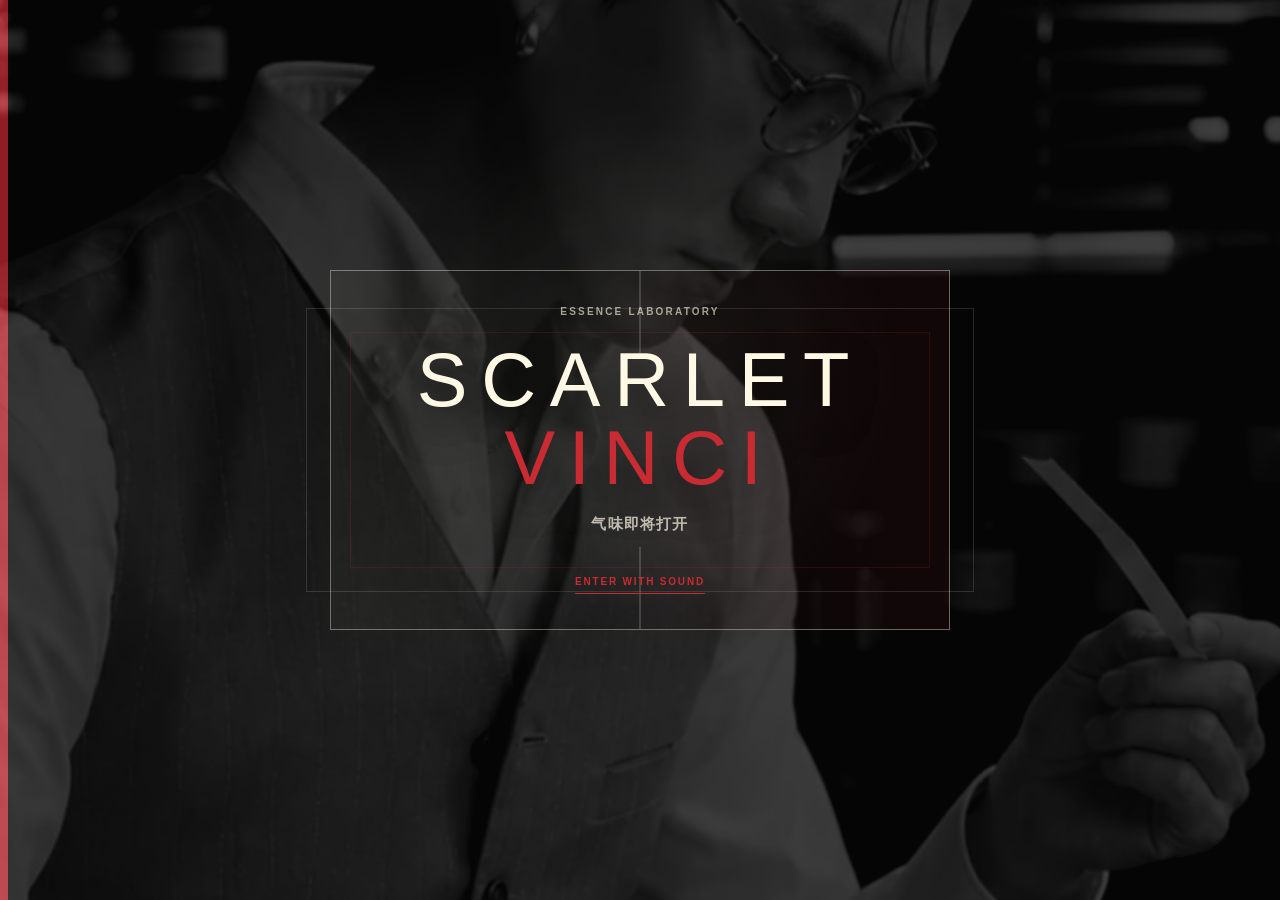
==== commit 46708e2b: "Optimize V1 images for mobile loading" ====
--- a/index.html
+++ b/index.html
@@ -3,6 +3,8 @@
   <head>
     <meta charset="UTF-8" />
     <meta name="viewport" content="width=device-width, initial-scale=1" />
+    <link rel="preload" as="image" href="assets/optimized/founder/mobile/aven-maker-editorial.webp" media="(max-width: 760px)" />
+    <link rel="preload" as="image" href="assets/optimized/founder/desktop/aven-maker-editorial.webp" media="(min-width: 761px)" />
     <meta name="theme-color" content="#fff8e4" />
     <title>SCARLET VINCI | Essence Laboratory</title>
     <style>
@@ -54,14 +56,16 @@
       .studio-vogue-card { position:relative; min-height:360px; margin:0; overflow:hidden; border:1px solid rgba(255,248,228,.28); background:#111; }
       .studio-vogue-card img { width:100%; height:100%; display:block; object-fit:cover; object-position:50% 34%; filter:contrast(1.08) saturate(.92); }
       .studio-vogue-card figcaption { position:absolute; left:10px; bottom:12px; width:108px; color:#fff; font-size:7px; line-height:1.25; font-weight:800; letter-spacing:.12em; text-transform:uppercase; text-shadow:0 2px 14px rgba(0,0,0,.85); }
-      .studio-qa { display:grid; border-top:1px solid rgba(255,248,228,.24); }
-      .studio-qa details { border-bottom:1px solid rgba(255,248,228,.24); }
-      .studio-qa summary { list-style:none; padding:10px 0; color:rgba(255,248,228,.88); cursor:pointer; font-family:"Noto Serif SC","Songti SC",STSong,serif; font-size:12px; line-height:1.42; font-weight:800; }
+      .studio-qa { display:grid; border-top:1px solid rgba(255,248,228,.2); }
+      .studio-qa details { border-bottom:1px solid rgba(255,248,228,.2); transition:border-color .25s ease; }
+      .studio-qa details[open] { border-color:rgba(255,248,228,.34); }
+      .studio-qa summary { position:relative; list-style:none; padding:12px 48px 16px 0; color:rgba(255,248,228,.78); cursor:pointer; font-family:"Noto Serif SC","Songti SC",STSong,serif; font-size:11.5px; line-height:1.56; font-weight:600; letter-spacing:.01em; }
       .studio-qa summary::-webkit-details-marker { display:none; }
-      .studio-qa summary b { display:block; margin-bottom:5px; color:var(--red); font-family:"Helvetica Neue", Helvetica, Arial, "PingFang SC", sans-serif; font-size:9px; line-height:1; font-weight:800; letter-spacing:.14em; }
-      .studio-qa summary:after { content:"OPEN"; display:block; width:max-content; margin:7px 0 0 auto; color:rgba(255,248,228,.48); font:800 8px/1 "Helvetica Neue", Helvetica, Arial, sans-serif; letter-spacing:.16em; }
+      .studio-qa summary b { display:block; margin-bottom:7px; color:var(--red); font-family:"Helvetica Neue", Helvetica, Arial, "PingFang SC", sans-serif; font-size:8px; line-height:1; font-weight:800; letter-spacing:.16em; }
+      .studio-qa summary:after { content:"OPEN"; position:absolute; right:0; bottom:18px; color:rgba(255,248,228,.42); font:800 7px/1 "Helvetica Neue", Helvetica, Arial, sans-serif; letter-spacing:.18em; }
       .studio-qa details[open] summary:after { content:"CLOSE"; color:var(--red); }
-      .studio-qa p { margin:0 0 14px; color:rgba(255,248,228,.72); font-family:"Noto Serif SC","Songti SC",STSong,serif; font-size:12px; line-height:1.72; font-weight:700; }
+      .studio-qa details[open] summary { color:rgba(255,248,228,.92); }
+      .studio-qa p { margin:0 42px 18px 0; color:rgba(255,248,228,.7); font-family:"Noto Serif SC","Songti SC",STSong,serif; font-size:11.5px; line-height:1.78; font-weight:500; }
       .studio-copy { max-width:540px; margin-top:0; padding-top:20px; border-top:1px solid rgba(255,248,228,.34); display:grid; gap:16px; }
       .studio-copy p { margin:6px 0 0; color:rgba(255,248,228,.78); font-size:11px; line-height:1.5; font-weight:700; }
       .studio-slideshow { position:relative; min-height:610px; overflow:hidden; background:#080808; }
@@ -86,14 +90,14 @@
       .product-info { min-height:154px; padding:18px 20px 0; display:flex; flex-direction:column; border-top:1px solid rgba(17,17,17,.12); } .product-code { color:var(--red); font-size:10px; line-height:1; font-weight:800; letter-spacing:.12em; } .product h2 { margin:11px 0 7px; font-size:18px; line-height:1.05; letter-spacing:.02em; } .product .cn { margin:0; font-family:"Noto Serif SC","Songti SC",STSong,serif; font-size:15px; font-weight:700; } .product .price { display:flex; justify-content:space-between; align-items:center; gap:14px; margin:18px -20px 0; padding:16px 20px; border-top:1px solid rgba(17,17,17,.12); font-size:13px; font-weight:700; letter-spacing:.08em; } .product .price:after { content:""; width:22px; height:24px; flex:0 0 auto; border:2px solid var(--ink); border-top:0; background:radial-gradient(12px 9px at 50% 0,transparent 52%,var(--ink) 56%,var(--ink) 66%,transparent 70%) top center/18px 11px no-repeat; opacity:.78; }
       .detail-page { min-height:calc(100vh - 64px); } .detail-back { display:inline-flex; padding:18px 34px; border-bottom:1px solid var(--ink); text-decoration:none; font-size:10px; font-weight:700; letter-spacing:.14em; } .detail-grid { min-height:calc(100vh - 119px); display:grid; grid-template-columns:1.15fr .85fr; } .detail-image { min-height:560px; background:#999; overflow:hidden; } .detail-image img { width:100%; height:100%; object-fit:cover; display:block; animation:reveal-image .6s cubic-bezier(.2,.8,.2,1) both; } .detail-copy { padding:36px 34px; background:var(--detail-color,var(--paper)); color:var(--detail-ink,var(--ink)); animation:detail-copy .5s .1s both; } .detail-copy h1 { max-width:550px; font-size:clamp(48px,5vw,90px); } .detail-cn { margin:16px 0 34px; font-family:"Noto Serif SC","Songti SC",STSong,serif; font-size:18px; font-weight:700; } .detail-data { border-top:1px solid currentColor; margin-top:28px; } .detail-row { display:grid; grid-template-columns:76px 1fr; gap:15px; padding:12px 0; border-bottom:1px solid currentColor; font-size:13px; line-height:1.5; } .detail-row b { font-size:10px; letter-spacing:.12em; } .detail-contact { display:inline-block; margin-top:30px; padding:0 0 5px; color:var(--red); border:0; border-bottom:1px solid currentColor; border-radius:0; background:transparent; font:700 11px/1 Arial,sans-serif; letter-spacing:.12em; cursor:pointer; }
       .reservation-dialog { width:min(620px,calc(100vw - 32px)); max-height:calc(100vh - 32px); margin:auto; padding:0; border:1px solid var(--ink); border-radius:0; background:var(--paper); color:var(--ink); box-shadow:0 22px 70px rgba(0,0,0,.35); } .reservation-dialog::backdrop { background:rgba(0,0,0,.72); } .reservation-head { display:flex; justify-content:space-between; align-items:flex-start; gap:16px; padding:22px 24px 18px; border-bottom:1px solid var(--ink); } .reservation-head h2 { margin:7px 0 0; font-size:30px; letter-spacing:-.04em; } .dialog-close { width:34px; height:34px; border:1px solid var(--ink); border-radius:0; background:transparent; font-size:22px; cursor:pointer; } .reservation-form { padding:24px; } .reservation-product { margin:0 0 22px; padding:13px 14px; background:var(--ink); color:var(--paper); font-size:13px; line-height:1.5; } .reservation-fields { display:grid; grid-template-columns:1fr 1fr; gap:14px; } .reservation-field { display:grid; gap:7px; font-size:10px; font-weight:700; letter-spacing:.1em; } .reservation-field.full { grid-column:1 / -1; } .reservation-field input,.reservation-field textarea { width:100%; box-sizing:border-box; border:1px solid var(--ink); border-radius:0; background:transparent; padding:11px 10px; color:var(--ink); font:14px/1.4 "PingFang SC","Noto Serif SC",serif; } .reservation-field textarea { min-height:84px; resize:vertical; } .reservation-consent { display:flex; gap:9px; align-items:flex-start; margin:18px 0; font-family:"PingFang SC","Noto Serif SC",serif; font-size:12px; line-height:1.55; } .reservation-consent input { margin-top:3px; } .reservation-submit { width:100%; border:0; border-radius:0; background:var(--red); color:var(--paper); padding:14px; font-size:12px; font-weight:700; letter-spacing:.12em; cursor:pointer; } .reservation-submit:disabled { cursor:wait; opacity:.65; } .reservation-status { min-height:20px; margin:14px 0 0; color:var(--red); font-family:"PingFang SC","Noto Serif SC",serif; font-size:13px; line-height:1.5; } .reservation-status.success { color:#145d38; } .hp-field { position:absolute; left:-9999px; opacity:0; pointer-events:none; }
-      .entry-gate { position:fixed; inset:0; z-index:100; display:grid; place-items:center; overflow:hidden; background:#070707; color:var(--paper); transition:opacity .9s cubic-bezier(.2,.8,.2,1), visibility .9s ease; } .entry-gate:before { content:""; position:absolute; inset:0; background:radial-gradient(circle at 50% 42%,rgba(255,248,228,.12),transparent 32%),linear-gradient(90deg,rgba(201,43,50,.95) 0 8px,transparent 8px); opacity:.95; } .entry-gate:after { content:""; position:absolute; inset:-2%; background:url("assets/founder/aven-maker-editorial.png") center 48% / cover no-repeat; opacity:.22; filter:grayscale(1) contrast(1.18); transform:scale(1.04) translate3d(calc(var(--entry-x,0) * -10px),calc(var(--entry-y,0) * -10px),0); transition:transform .55s cubic-bezier(.2,.8,.2,1), opacity .45s ease; } .entry-panel { position:relative; z-index:1; width:min(620px,calc(100vw - 56px)); min-height:360px; display:grid; place-items:center; text-align:center; perspective:1000px; } .entry-panel:before,.entry-panel:after { content:""; position:absolute; inset:38px -24px; border:1px solid rgba(255,248,228,.14); transform:translate3d(calc(var(--entry-x,0) * -13px),calc(var(--entry-y,0) * -10px),0); transition:transform .55s cubic-bezier(.2,.8,.2,1), border-color .35s ease, opacity .35s ease; pointer-events:none; } .entry-panel:after { inset:62px 20px; border-color:rgba(201,43,50,.28); transform:translate3d(calc(var(--entry-x,0) * 16px),calc(var(--entry-y,0) * 12px),0); opacity:.62; } .entry-button { --entry-x:0; --entry-y:0; position:relative; width:100%; min-height:360px; border:1px solid rgba(255,248,228,.38); border-radius:0; background:linear-gradient(90deg,rgba(255,248,228,.035),rgba(7,7,7,.2) 44%,rgba(201,43,50,.07)); color:var(--paper); overflow:hidden; cursor:pointer; transform-style:preserve-3d; transition:transform .42s cubic-bezier(.2,.8,.2,1), border-color .35s ease, background .35s ease; } .entry-button:before,.entry-button:after { content:""; position:absolute; left:50%; transform:translateX(-50%); width:1px; height:82px; background:rgba(255,248,228,.34); transition:height .42s cubic-bezier(.2,.8,.2,1), background .35s ease; } .entry-button:before { top:0; } .entry-button:after { bottom:0; } .entry-button:hover,.entry-button:focus-visible { border-color:rgba(255,248,228,.58); transform:rotateX(calc(var(--entry-y,0) * -3deg)) rotateY(calc(var(--entry-x,0) * 4deg)) translateZ(0); } .entry-button:hover:before,.entry-button:hover:after,.entry-button:focus-visible:before,.entry-button:focus-visible:after { height:104px; background:rgba(201,43,50,.72); } .entry-button.is-pressing,.entry-button:active { transform:scale(.985) rotateX(calc(var(--entry-y,0) * -2deg)) rotateY(calc(var(--entry-x,0) * 3deg)); } .entry-button.is-committing { border-color:rgba(201,43,50,.9); background:linear-gradient(90deg,rgba(201,43,50,.16),rgba(7,7,7,.18) 45%,rgba(255,248,228,.06)); } .entry-button.is-committing:before,.entry-button.is-committing:after { height:50%; background:var(--red); } .entry-kicker,.entry-logo,.entry-copy,.entry-action { position:relative; z-index:2; transition:transform .45s cubic-bezier(.2,.8,.2,1), opacity .35s ease, letter-spacing .35s ease, text-shadow .35s ease; } .entry-kicker { display:block; margin-bottom:28px; color:rgba(255,248,228,.62); font-size:10px; font-weight:800; letter-spacing:.22em; text-transform:uppercase; transform:translate3d(calc(var(--entry-x,0) * -7px),calc(var(--entry-y,0) * -5px),24px); } .entry-logo { display:block; font-size:clamp(40px,6vw,76px); font-weight:500; letter-spacing:.18em; line-height:.92; text-shadow:0 18px 42px rgba(0,0,0,.45); transform:translate3d(calc(var(--entry-x,0) * -10px),calc(var(--entry-y,0) * -7px),48px); } .entry-logo:before,.entry-logo:after { content:"SCARLET"; position:absolute; left:50%; top:0; z-index:-1; color:rgba(255,248,228,.12); transform:translate(-50%,0) translate3d(calc(var(--entry-x,0) * 18px),calc(var(--entry-y,0) * 12px),-1px); letter-spacing:.18em; pointer-events:none; } .entry-logo:after { content:"VINCI"; top:calc(100% - .92em); color:rgba(201,43,50,.22); transform:translate(-50%,0) translate3d(calc(var(--entry-x,0) * -18px),calc(var(--entry-y,0) * -12px),-1px); } .entry-logo b { display:block; margin-top:8px; color:var(--red); font-weight:500; } .entry-button:hover .entry-logo,.entry-button:focus-visible .entry-logo { letter-spacing:.2em; text-shadow:0 20px 54px rgba(201,43,50,.28),0 8px 34px rgba(0,0,0,.7); } .entry-button.is-committing .entry-logo { transform:translate3d(0,0,80px) scale(1.045); letter-spacing:.22em; } .entry-copy { display:block; margin-top:22px; color:rgba(255,248,228,.7); font-family:"Noto Serif SC","Songti SC",STSong,serif; font-size:15px; font-weight:800; letter-spacing:.08em; transform:translate3d(calc(var(--entry-x,0) * -5px),calc(var(--entry-y,0) * -4px),30px); } .entry-action { display:inline-block; margin-top:42px; padding-bottom:6px; border-bottom:1px solid var(--red); color:var(--red); font-size:10px; font-weight:800; letter-spacing:.18em; transform:translate3d(calc(var(--entry-x,0) * 6px),calc(var(--entry-y,0) * 4px),34px); } .entry-button.is-committing .entry-action { opacity:.92; transform:translate3d(0,6px,44px); } .entry-gate.is-entering { opacity:0; visibility:hidden; pointer-events:none; } .entry-gate.is-entering:after { opacity:.34; transform:scale(1.12); } .entry-gate.is-entering .entry-button { transform:scale(1.035); transition:transform .9s cubic-bezier(.2,.8,.2,1); }
+      @keyframes entry-heartbeat { 0%,54%,100% { transform:scale(1); text-shadow:0 18px 42px rgba(0,0,0,.45); } 60% { transform:scale(1.035); text-shadow:0 18px 48px rgba(201,43,50,.28),0 8px 34px rgba(0,0,0,.55); } 68% { transform:scale(.996); } 76% { transform:scale(1.018); text-shadow:0 16px 44px rgba(201,43,50,.2),0 8px 30px rgba(0,0,0,.52); } } @keyframes entry-logo-breath { 0%,54%,100% { filter:brightness(1); } 60%,76% { filter:brightness(1.1); } } .entry-gate { position:fixed; inset:0; z-index:100; display:grid; place-items:center; overflow:hidden; background:#070707; color:var(--paper); transition:opacity .9s cubic-bezier(.2,.8,.2,1), visibility .9s ease; } .entry-gate:before { content:""; position:absolute; inset:0; background:radial-gradient(circle at 50% 42%,rgba(255,248,228,.12),transparent 32%),linear-gradient(90deg,rgba(201,43,50,.95) 0 8px,transparent 8px); opacity:.95; } .entry-gate:after { content:""; position:absolute; inset:-2%; background:url("assets/optimized/founder/desktop/aven-maker-editorial.webp") center 48% / cover no-repeat; opacity:.22; filter:grayscale(1) contrast(1.18); transform:scale(1.04) translate3d(calc(var(--entry-x,0) * -10px),calc(var(--entry-y,0) * -10px),0); transition:transform .55s cubic-bezier(.2,.8,.2,1), opacity .45s ease; } .entry-panel { position:relative; z-index:1; width:min(620px,calc(100vw - 56px)); min-height:360px; display:grid; place-items:center; text-align:center; perspective:1000px; } .entry-panel:before,.entry-panel:after { content:""; position:absolute; inset:38px -24px; border:1px solid rgba(255,248,228,.14); transform:translate3d(calc(var(--entry-x,0) * -13px),calc(var(--entry-y,0) * -10px),0); transition:transform .55s cubic-bezier(.2,.8,.2,1), border-color .35s ease, opacity .35s ease; pointer-events:none; } .entry-panel:after { inset:62px 20px; border-color:rgba(201,43,50,.28); transform:translate3d(calc(var(--entry-x,0) * 16px),calc(var(--entry-y,0) * 12px),0); opacity:.62; } .entry-button { --entry-x:0; --entry-y:0; position:relative; width:100%; min-height:360px; border:1px solid rgba(255,248,228,.38); border-radius:0; background:linear-gradient(90deg,rgba(255,248,228,.035),rgba(7,7,7,.2) 44%,rgba(201,43,50,.07)); color:var(--paper); overflow:hidden; cursor:pointer; transform-style:preserve-3d; transition:transform .42s cubic-bezier(.2,.8,.2,1), border-color .35s ease, background .35s ease; } .entry-button:before,.entry-button:after { content:""; position:absolute; left:50%; transform:translateX(-50%); width:1px; height:82px; background:rgba(255,248,228,.34); transition:height .42s cubic-bezier(.2,.8,.2,1), background .35s ease; } .entry-button:before { top:0; } .entry-button:after { bottom:0; } .entry-button:hover,.entry-button:focus-visible { border-color:rgba(255,248,228,.58); transform:rotateX(calc(var(--entry-y,0) * -3deg)) rotateY(calc(var(--entry-x,0) * 4deg)) translateZ(0); } .entry-button:hover:before,.entry-button:hover:after,.entry-button:focus-visible:before,.entry-button:focus-visible:after { height:104px; background:rgba(201,43,50,.72); } .entry-button.is-pressing,.entry-button:active { transform:scale(.985) rotateX(calc(var(--entry-y,0) * -2deg)) rotateY(calc(var(--entry-x,0) * 3deg)); } .entry-button.is-committing { border-color:rgba(201,43,50,.9); background:linear-gradient(90deg,rgba(201,43,50,.16),rgba(7,7,7,.18) 45%,rgba(255,248,228,.06)); } .entry-button.is-committing:before,.entry-button.is-committing:after { height:50%; background:var(--red); } .entry-kicker,.entry-logo,.entry-copy,.entry-action { position:relative; z-index:2; transition:transform .45s cubic-bezier(.2,.8,.2,1), opacity .35s ease, letter-spacing .35s ease, text-shadow .35s ease; } .entry-kicker { display:block; margin-bottom:28px; color:rgba(255,248,228,.62); font-size:10px; font-weight:800; letter-spacing:.22em; text-transform:uppercase; transform:translate3d(calc(var(--entry-x,0) * -7px),calc(var(--entry-y,0) * -5px),24px); } .entry-logo { display:block; font-size:clamp(40px,6vw,76px); font-weight:500; letter-spacing:.18em; line-height:.92; text-shadow:0 18px 42px rgba(0,0,0,.45); transform:translate3d(calc(var(--entry-x,0) * -10px),calc(var(--entry-y,0) * -7px),48px); animation:entry-logo-breath 2.7s cubic-bezier(.2,.8,.2,1) infinite; } .entry-logo:before,.entry-logo:after { content:"SCARLET"; position:absolute; left:50%; top:0; z-index:-1; color:rgba(255,248,228,.12); transform:translate(-50%,0) translate3d(calc(var(--entry-x,0) * 18px),calc(var(--entry-y,0) * 12px),-1px); letter-spacing:.18em; pointer-events:none; } .entry-logo:after { content:"VINCI"; top:calc(100% - .92em); color:rgba(201,43,50,.22); transform:translate(-50%,0) translate3d(calc(var(--entry-x,0) * -18px),calc(var(--entry-y,0) * -12px),-1px); } .entry-logo b { display:block; margin-top:8px; color:var(--red); font-weight:500; transform-origin:50% 58%; animation:entry-heartbeat 2.7s cubic-bezier(.2,.8,.2,1) infinite; } .entry-button:hover .entry-logo,.entry-button:focus-visible .entry-logo { letter-spacing:.2em; text-shadow:0 20px 54px rgba(201,43,50,.28),0 8px 34px rgba(0,0,0,.7); } .entry-button:hover .entry-logo,.entry-button:hover .entry-logo b,.entry-button:focus-visible .entry-logo,.entry-button:focus-visible .entry-logo b { animation-duration:2.15s; } .entry-button.is-committing .entry-logo { transform:translate3d(0,0,80px) scale(1.045); letter-spacing:.22em; } .entry-button.is-committing .entry-logo,.entry-button.is-committing .entry-logo b { animation-play-state:paused; } .entry-copy { display:block; margin-top:22px; color:rgba(255,248,228,.7); font-family:"Noto Serif SC","Songti SC",STSong,serif; font-size:15px; font-weight:800; letter-spacing:.08em; transform:translate3d(calc(var(--entry-x,0) * -5px),calc(var(--entry-y,0) * -4px),30px); } .entry-action { display:inline-block; margin-top:42px; padding-bottom:6px; border-bottom:1px solid var(--red); color:var(--red); font-size:10px; font-weight:800; letter-spacing:.18em; transform:translate3d(calc(var(--entry-x,0) * 6px),calc(var(--entry-y,0) * 4px),34px); } .entry-button.is-committing .entry-action { opacity:.92; transform:translate3d(0,6px,44px); } .entry-gate.is-entering { opacity:0; visibility:hidden; pointer-events:none; } .entry-gate.is-entering:after { opacity:.34; transform:scale(1.12); } .entry-gate.is-entering .entry-button { transform:scale(1.035); transition:transform .9s cubic-bezier(.2,.8,.2,1); }
       @keyframes reveal-image { from { clip-path:inset(0 100% 0 0); transform:scale(1.05); } to { clip-path:inset(0); transform:scale(1); } } @keyframes detail-copy { from { opacity:0; transform:translateY(15px); } to { opacity:1; transform:none; } }
       @keyframes copy-arrive { from { opacity:0; transform:translateY(12px) scale(.975); letter-spacing:.035em; } to { opacity:1; transform:translateY(0) scale(1); letter-spacing:0; } }
       @keyframes word-breathe { 0%,70%,100% { transform:scale(1); } 78% { transform:scale(1.025); } 86% { transform:scale(1.008); } }
       @media (max-width:760px) { .masthead { height:58px; padding:0 18px; } .brand { font-size:12px; } .route-nav { gap:12px; } .route-nav a:not(:last-child) { display:none; } .route-nav a { font-size:12px; } .route-nav a small { font-size:8px; } .landing, .studio-page, .archive-page, .shop-hero, .detail-grid { grid-template-columns:1fr; } .landing { min-height:calc(100vh - 58px); } .landing-copy, .studio-text, .archive-copy, .shop-title, .detail-copy { padding:28px 18px; } .landing-copy { min-height:390px; border-right:0; border-bottom:1px solid rgba(255,248,228,.35); } .landing h1 { font-size:68px; } .motion-stage { min-height:400px; } .studio-image { min-height:500px; border-left:0; border-top:1px solid var(--ink); } .studio-text h1 { font-size:62px; } .studio-text > p { font-size:15px; } .archive-copy { min-height:390px; } .archive-copy h1 { font-size:72px; } .archive-image { min-height:420px; } .shop-hero { min-height:0; } .shop-title { min-height:450px; } .shop-title h1 { font-size:65px; } .shop-feature { min-height:330px; } .wechat-contacts { grid-template-columns:minmax(0,1fr) 82px; } .wechat-qr img { width:76px; height:76px; } .filters { padding:0 18px; } .products { padding:18px; } .product-collection { gap:18px; } .product-collection + .catalogue-break, .catalogue-break + .product-collection { margin-top:18px; } .product-row { grid-template-columns:repeat(2,minmax(0,1fr)); gap:18px; } .product-row.last-row.count-1 { grid-template-columns:1fr; } .product-row.last-row.count-2 { grid-template-columns:repeat(2,minmax(0,1fr)); } .product-row.last-row.count-3 .product:last-child { grid-column:span 2; } .catalogue-break { min-height:140px; padding:20px 18px; grid-template-columns:1fr 1fr; align-items:end; gap:0; } .catalogue-break:after { left:50%; right:auto; width:7px; transform:translateX(-50%); } .catalogue-break h2 { font-size:44px; } .catalogue-break p { padding-left:22px; align-self:center; font-size:11px; line-height:1.55; } .product-info { min-height:136px; padding:13px 13px 0; } .product h2 { font-size:14px; } .product .cn { font-size:13px; } .product .price { margin:15px -13px 0; padding:13px; font-size:10px; letter-spacing:.04em; } .product .price:after { width:18px; height:20px; background-size:12px 2px,2px 12px,2px 12px,14px 2px; background-position:3px 7px,3px 7px,15px 7px,3px 19px; } .detail-back { padding:16px 18px; } .detail-image { min-height:400px; } .detail-copy h1 { font-size:58px; } .reservation-head { padding:18px; } .reservation-form { padding:18px; } .reservation-fields { grid-template-columns:1fr; } .reservation-field.full { grid-column:auto; } }
       @media (max-width:760px) { .feature-caption b { left:18px; bottom:92px; max-width:132px; font-size:12px; line-height:1.04; letter-spacing:.04em; } .feature-caption em { left:18px; bottom:74px; font-size:10px; } .feature-caption small { left:18px; bottom:50px; max-width:142px; font-size:6px; line-height:1.35; letter-spacing:.13em; } .feature-caption i { left:18px; bottom:27px; font-size:6px; letter-spacing:.1em; } .feature-caption strong { right:18px; bottom:27px; gap:9px; font-size:7px; letter-spacing:.05em; } }
       @media (max-width:760px) { .archive-copy { border-right:0; border-bottom:7px solid var(--red); } .archive-releases { padding:18px; grid-template-columns:1fr; gap:18px; } .release-card,.teaser-card { min-height:280px; } }
-      @media (max-width:760px) { .studio-text { border-right:0; border-bottom:7px solid var(--red); } .studio-name { display:flex; align-items:flex-end; } .studio-name small { margin:0 0 7px; padding-left:10px; font-size:14px; letter-spacing:.12em; writing-mode:horizontal-tb; } .studio-lead { font-size:15px; line-height:1.7; } .studio-interview { margin:26px 0 24px; grid-template-columns:1fr; gap:14px; } .studio-vogue-card { min-height:0; aspect-ratio:4 / 5; } .studio-qa summary { font-size:12px; } .studio-qa p { font-size:12px; line-height:1.6; } .studio-copy { gap:14px; } .studio-copy p { font-size:10px; line-height:1.55; } .studio-slideshow { min-height:0; aspect-ratio:4 / 5; } .studio-rule { width:7px; } .studio-slide-caption { right:14px; bottom:18px; max-width:112px; font-size:6px; line-height:1.2; letter-spacing:.12em; } .studio-slide-caption small { margin-top:3px; font-size:8px; } .studio-controls { bottom:22px; gap:3px; padding:2px 3px; } .studio-dot { width:9px; height:8px; font-size:5px; line-height:1; } }
+      @media (max-width:760px) { .studio-text { border-right:0; border-bottom:7px solid var(--red); } .studio-name { display:flex; align-items:flex-end; } .studio-name small { margin:0 0 7px; padding-left:10px; font-size:14px; letter-spacing:.12em; writing-mode:horizontal-tb; } .studio-lead { font-size:15px; line-height:1.7; } .studio-interview { margin:26px 0 24px; grid-template-columns:1fr; gap:14px; } .studio-vogue-card { min-height:0; aspect-ratio:4 / 5; } .studio-qa summary { padding:12px 42px 15px 0; font-size:11px; line-height:1.55; font-weight:600; } .studio-qa summary b { margin-bottom:7px; font-size:7px; } .studio-qa summary:after { bottom:17px; font-size:6px; } .studio-qa p { margin:0 28px 17px 0; font-size:11px; line-height:1.72; font-weight:500; } .studio-copy { gap:14px; } .studio-copy p { font-size:10px; line-height:1.55; } .studio-slideshow { min-height:0; aspect-ratio:4 / 5; } .studio-rule { width:7px; } .studio-slide-caption { right:14px; bottom:18px; max-width:112px; font-size:6px; line-height:1.2; letter-spacing:.12em; } .studio-slide-caption small { margin-top:3px; font-size:8px; } .studio-controls { bottom:22px; gap:3px; padding:2px 3px; } .studio-dot { width:9px; height:8px; font-size:5px; line-height:1; } }
       /* Mobile-first landing composition: keep the editorial desktop grid intact, but give the phone view its own rhythm. */
       @media (max-width:760px) {
         .masthead { height:54px; padding:0 20px; }
@@ -110,13 +114,18 @@
         .landing-links a { padding:11px 0 10px; font-size:11px; }
         .landing-links a i { font-size:12px; }
         .landing-link-label small { margin-top:4px; font-size:10px; }
-        .motion-stage { min-height:0; aspect-ratio:4 / 5; }
-        .motion-founder { object-position:59% 40%; }
+        .motion-stage { min-height:0; aspect-ratio:3 / 4; }
+        .motion-founder { object-position:55% 52%; }
+        .motion-founder:nth-of-type(1) { object-position:57% 54%; }
+        .motion-founder:nth-of-type(2), .motion-founder:nth-of-type(3) { object-position:50% 50%; }
+        .motion-founder:nth-of-type(4) { object-position:52% 60%; }
+        .motion-founder:nth-of-type(5) { object-position:54% 57%; }
         .motion-rule { width:7px; }
-        .motion-stamp { right:14px; bottom:18px; padding:0; max-width:112px; font-size:6px; line-height:1.2; letter-spacing:.12em; }
+        .motion-stamp { right:28px; bottom:18px; padding:0; max-width:112px; font-size:6px; line-height:1.2; letter-spacing:.12em; }
         .motion-stamp small { margin-top:3px; font-size:8px; }
-        .motion-controls { bottom:22px; gap:3px; padding:2px 3px; }
-        .motion-dot { width:9px; height:8px; font-size:5px; line-height:1; }
+        .motion-controls { bottom:22px; gap:4px; padding:3px 4px; }
+        .motion-dot { width:13px; height:12px; font-size:6px; line-height:1; }
+        .entry-gate:after { background-image:url("assets/optimized/founder/mobile/aven-maker-editorial.webp"); }
       }
       @media (prefers-reduced-motion:reduce) { *,*:before,*:after { animation-duration:.01ms !important; transition-duration:.01ms !important; } }
     </style>
@@ -137,46 +146,47 @@
       <main id="app" tabindex="-1">
         <section class="screen landing" data-screen="home">
           <div class="landing-copy"><div><span class="micro">01 / ESSENCE LABORATORY</span><h1>SCARLET<span>VINCI</span></h1><p><span class="motion-copy"><span class="motion-word">气味</span>、设计与沉浸式叙事。由人物、物件与空间共同完成的香气工作室。</span></p></div><div class="landing-links"><a href="#/studio"><span class="landing-link-label">THE MAKER<small>主理人</small></span><i>01</i></a><a href="#/archive"><span class="landing-link-label">SCENT ARCHIVE<small>香气档案</small></span><i>02</i></a><a href="#/shop"><span class="landing-link-label">OBJECTS FOR SCENT<small>产品选购</small></span><i>03</i></a></div></div>
-          <div class="motion-stage" aria-label="Aven Xu working in the studio"><img class="motion-founder is-active" src="assets/founder/aven-maker-editorial.png" alt="Aven Xu evaluating fragrance and recording a formula" /><img class="motion-founder" src="assets/founder/aven-ritual-02.png" alt="Fragrance materials on a studio table" /><img class="motion-founder" src="assets/founder/aven-ritual-01.png" alt="Hands working with fragrance tools" /><img class="motion-founder" src="assets/founder/aven-slide-01.jpg" alt="Aven Xu in the fragrance studio" /><img class="motion-founder" src="assets/founder/aven-ritual-03.png" alt="Perfume mist in the studio light" /><i class="motion-rule"></i><div class="motion-controls" aria-label="Founder image controls"><button class="motion-dot" type="button" data-founder-slide="0" aria-current="true">1</button><button class="motion-dot" type="button" data-founder-slide="1" aria-current="false">2</button><button class="motion-dot" type="button" data-founder-slide="2" aria-current="false">3</button><button class="motion-dot" type="button" data-founder-slide="3" aria-current="false">4</button><button class="motion-dot" type="button" data-founder-slide="4" aria-current="false">5</button></div><span class="motion-stamp">SCENT IN PROGRESS<small>气味正在形成</small></span></div>
+          <div class="motion-stage" aria-label="Aven Xu working in the studio"><img class="motion-founder is-active" src="assets/optimized/founder/desktop/aven-maker-editorial.webp" srcset="assets/optimized/founder/mobile/aven-maker-editorial.webp 900w, assets/optimized/founder/desktop/aven-maker-editorial.webp 1600w" sizes="(max-width: 760px) 100vw, 50vw" alt="Aven Xu evaluating fragrance and recording a formula" fetchpriority="high" decoding="async" /><img class="motion-founder" data-src-mobile="assets/optimized/founder/mobile/aven-ritual-02.webp" data-src-desktop="assets/optimized/founder/desktop/aven-ritual-02.webp" loading="lazy" decoding="async" alt="Fragrance materials on a studio table" /><img class="motion-founder" data-src-mobile="assets/optimized/founder/mobile/aven-ritual-01.webp" data-src-desktop="assets/optimized/founder/desktop/aven-ritual-01.webp" loading="lazy" decoding="async" alt="Hands working with fragrance tools" /><img class="motion-founder" data-src-mobile="assets/optimized/founder/mobile/aven-slide-01.webp" data-src-desktop="assets/optimized/founder/desktop/aven-slide-01.webp" loading="lazy" decoding="async" alt="Aven Xu in the fragrance studio" /><img class="motion-founder" data-src-mobile="assets/optimized/founder/mobile/aven-ritual-03.webp" data-src-desktop="assets/optimized/founder/desktop/aven-ritual-03.webp" loading="lazy" decoding="async" alt="Perfume mist in the studio light" /><i class="motion-rule"></i><div class="motion-controls" aria-label="Founder image controls"><button class="motion-dot" type="button" data-founder-slide="0" aria-current="true">1</button><button class="motion-dot" type="button" data-founder-slide="1" aria-current="false">2</button><button class="motion-dot" type="button" data-founder-slide="2" aria-current="false">3</button><button class="motion-dot" type="button" data-founder-slide="3" aria-current="false">4</button><button class="motion-dot" type="button" data-founder-slide="4" aria-current="false">5</button></div><span class="motion-stamp">SCENT IN PROGRESS<small>气味正在形成</small></span></div>
         </section>
-        <section class="screen studio-page" data-screen="studio" hidden><div class="studio-text"><div><span class="micro">02 / THE MAKER</span><div class="studio-name"><h1>AVEN<br />XU</h1><small>许木焱</small></div><p class="studio-lead"><span class="motion-copy"><span class="motion-word">气味</span>、设计与沉浸式叙事工作室。香气从一次私人的生命经验开始，也在他人的记忆中继续完成。</span></p><div class="studio-interview"><figure class="studio-vogue-card"><img src="assets/founder/vogue-perfumer.jpg" alt="Aven Xu photographed for Vogue Man" /><figcaption>VOGUE CHINA / PERFUMER INTERVIEW</figcaption></figure><div class="studio-qa"><details open><summary><b>QUESTION 01</b>请简单介绍下你自己。你是什么时候、因为什么开始做调香师的？有没有一个决定性的瞬间让你觉得“就是它了”？</summary><p>我开始接触香，是在新冠之后。最初并不是为了成为调香师，而是希望用气味帮助自己冥想、安定下来，重新和身体、情绪建立连接。后来我意识到，香气不只是好闻或不好闻，它可以承载记忆、情绪和时间。</p></details><details><summary><b>QUESTION 02</b>你如何描述自己的“嗅觉签名”？有没有某些气味是你反复用、割舍不掉的？</summary><p>我的嗅觉签名不是某一个固定味道，而是一种气质：克制的花香、干净的粉感，以及一点安静的阴影。我反复会用到小花茉莉和鸢尾根，一个像身体，一个像记忆。</p></details><details><summary><b>QUESTION 03</b>你的鼻子能分辨多少种气味？经过怎样的刻意训练？当它疲劳了，你怎么让它重新清醒？</summary><p>我不会简单用数字回答。调香师的鼻子更像一座不断更新的气味图书馆，背后是记忆、经验和分类能力。训练来自长期地闻、比较、记录，也来自生活里的雨后泥土、木头、旧房子的空气与花的不同状态。疲劳时，我会离开工作环境透气、散步，或闻自己的皮肤让嗅觉重新校准。</p></details><details><summary><b>QUESTION 04</b>除了鼻子，触觉、视觉、听觉在你的工作里扮演什么角色？</summary><p>调香不是一个只靠闻的过程，更像是在和一支香水建立关系。鼻子判断气味，眼睛看见液体状态，手感会告诉我浓度、流动性和使用感，滴管与玻璃的声音则让我进入专注的工作节奏。</p></details><details><summary><b>QUESTION 05</b>你理想的工作环境是什么样的？光线、温度、声音，哪些细节能让你瞬间进入“闻香状态”？</summary><p>我理想的工作环境不需要复杂，但一定要安静、稳定和放松。温暖灯光、干净工作台、空气流动和没有歌词的音乐，会让我更快进入感受型状态。很多名字和故事，不是硬想出来的，而是在气味和音乐之间慢慢浮现。</p></details><details><summary><b>QUESTION 06</b>有没有一次原料之旅让你的五感同时被打开？哪一次经历你至今忘不掉？</summary><p>让我印象深的并不是某一次花田或蒸馏厂，而是生活里很小的瞬间。比如一段车内的余味、一条街的空气、雨后路面的潮湿感，都可能在脑中形成完整的和弦，然后被带回调香桌。</p></details><details><summary><b>QUESTION 07</b>为一个人或一个品牌定制香水时，你如何“听见”对方的需求？靠语言、情绪，还是某种更微妙的东西？</summary><p>语言只是入口。真正打动我的，往往是一个人的说话方式、停顿、气场和出现在空间里的画面。定制香水不是把关键词翻译成味道，而是把一个人的状态、气质和某个瞬间保存下来。</p></details><details><summary><b>QUESTION 08</b>现在输入关键词就能让 AI 生成香水配方，你怎么看？AI 能做出真正打动人的香水吗？差距在哪？</summary><p>我对 AI 调香是开放的，它可以整理知识、分析结构、做比例换算，也能给出创作方向。但香水最终要回到真实气味里。AI 没有真正的感官，闻不到扩散、上皮肤后的变化，也无法替代鼻子、皮肤、时间和经验共同做出的判断。</p></details><details><summary><b>QUESTION 09</b>如果要说出调香师这个职业里，最不可能被 AI 替代的那 10%，你觉得是什么？</summary><p>我觉得是人的生命经验和感官判断。AI 可以生成结构，但它不知道雨后的空气、一个人离开房间后的余味，或某种气味为什么让人想起一段关系。最后那一点判断，是记忆、直觉、审美和人生经验。</p></details><details><summary><b>QUESTION 10</b>除了调香，你的日常生活怎么给自己“充电”？有什么跟香水无关的爱好，反而在滋养你的创造力？</summary><p>对我来说，最重要的是时间。我不是一定要逃离工作才能恢复能量的人，调香、设计故事、命名、做视觉和产品相处，本身就会让我重新兴奋起来。创作就是生活给我的电。</p></details><details><summary><b>QUESTION 11</b>如果让你对读者说一句话，关于“在这个时代保持专注”或者“找到自己真正想做的事”，你会说什么？</summary><p>真正想做的事，很多时候不是一开始就清楚地站在那里等你。它可能是低谷里抓住的一点光。保持专注，不是永远不被打扰，而是在被生活打散很多次之后，依然知道自己要回到哪里。</p></details></div></div></div><div class="studio-copy"><div><span class="micro">CORE SERVICES</span><p>PERFUME DESIGN, PERFUMERY STUDIO, FRAGRANCE PRODUCTS</p></div><div><span class="micro">STUDIO PROFILE</span><p>SCARLET VINCI IS A FRAGRANCE, DESIGN, AND IMMERSIVE STORYTELLING STUDIO BASED IN SHANGHAI.</p></div><div><span class="micro">CONTACT</span><p>WECHAT: SCARLET VINCI<br />EMAIL: 18024832@QQ.COM</p></div></div></div><div class="studio-slideshow" aria-label="Aven Xu studio image carousel"><img class="studio-slide is-active" src="assets/founder/studio-portrait-dark.png" alt="Aven Xu smelling a fragrance in the studio" /><img class="studio-slide" src="assets/founder/studio-room-warm.png" alt="Warm fragrance studio with perfume materials" /><img class="studio-slide" src="assets/founder/studio-maker-desk.png" alt="Aven Xu writing fragrance notes at the studio desk" /><img class="studio-slide" src="assets/founder/studio-product-woodlight.png" alt="Woodlight Serenity bottle detail in the studio" /><img class="studio-slide" src="assets/founder/studio-room-evening.png" alt="Evening fragrance studio with warm lamps and materials" /><i class="studio-rule"></i><div class="studio-controls" aria-label="Studio image controls"><button class="studio-dot" type="button" data-studio-slide="0" aria-current="true">1</button><button class="studio-dot" type="button" data-studio-slide="1" aria-current="false">2</button><button class="studio-dot" type="button" data-studio-slide="2" aria-current="false">3</button><button class="studio-dot" type="button" data-studio-slide="3" aria-current="false">4</button><button class="studio-dot" type="button" data-studio-slide="4" aria-current="false">5</button></div><span class="studio-slide-caption">MAKER IN MOTION<small>主理人工作现场</small></span></div></section>
-        <section class="screen archive-page" data-screen="archive" hidden><div class="archive-copy"><div><span class="micro">03 / NEW RELEASE</span><h1>SCENT<br /><b>DROP</b></h1></div><p><span class="motion-copy">本期主推三支香气：<span class="motion-word">光影皮革</span>、<span class="motion-word">极致麝香</span>与<span class="motion-word">极致佛手柑</span>。一个偏向皮革与暗光，一个保留贴肤麝香的洁净张力，一个以佛手柑打开明亮入口。下一支<span class="motion-word">米露檀香</span>正在调制中。</span></p><a class="micro" href="#/shop">ENTER THE SHOP / 04</a></div><div class="archive-releases"><a class="release-card" href="#/product/AF-05"><img src="品牌与产品图/Atelier%20Series工作室系列/35.png" alt="Ombré Leather" /><span class="release-info"><small>NOW FEATURED / AF-05</small><h2>OMBRÉ<br />LEATHER</h2><p>光影皮革</p><span>VIEW PRODUCT</span></span></a><a class="release-card" href="#/product/AF-09"><img src="品牌与产品图/Atelier%20Series工作室系列/37.png" alt="Ultimate Musk" /><span class="release-info"><small>NOW FEATURED / AF-09</small><h2>ULTIMATE<br />MUSK</h2><p>极致麝香</p><span>VIEW PRODUCT</span></span></a><a class="release-card" href="#/product/AF-08"><img src="品牌与产品图/Atelier%20Series工作室系列/38.png" alt="Ultimate Bergamot" /><span class="release-info"><small>NOW FEATURED / AF-08</small><h2>ULTIMATE<br />BERGAMOT</h2><p>极致佛手柑</p><span>VIEW PRODUCT</span></span></a><div class="teaser-card"><div><small>IN DEVELOPMENT / PREVIEW</small><h2>RICE DEW &amp;<br />SANDALWOOD</h2><p>米露檀香</p></div><b>COMING SOON</b></div></div></section>
-        <section class="screen shop-page" data-screen="shop" hidden><div class="shop-hero"><div class="shop-title"><div><span class="micro">04 / CATALOGUE</span><h1>OBJECTS<br />FOR<br />SCENT</h1></div><div><p><span class="motion-copy"><span class="motion-word">香水</span>与<span class="motion-word">香氛蜡烛</span>。选择一个类别浏览，点击任一产品进入独立香气档案。</span></p><div class="wechat-guide" id="wechatGuide"><button class="wechat-trigger" id="wechatTrigger" type="button" aria-expanded="false" aria-controls="wechatPanel"><span><b>ORDER &amp; INQUIRIES</b><small>订购与咨询</small></span><span class="wechat-action"><small>CLICK TO OPEN / 点击展开</small><i aria-hidden="true">+</i></span></button><div class="wechat-panel" id="wechatPanel" aria-hidden="true"><div class="wechat-panel-inner"><div class="wechat-contacts"><div><small class="wechat-contact-label">BRAND WECHAT / 品牌微信</small><strong class="wechat-account">SCARLETVINCI</strong><small class="wechat-contact-note">产品订购、库存与配送咨询</small><p class="wechat-custom">与主理人合作定制</p></div><div class="wechat-qr"><small>定制与合作</small><img src="assets/contact/aven-wechat-qr.png" alt="主理人微信二维码，用于香型定制与合作咨询" /></div></div></div></div></div></div></div><div class="shop-feature" id="featureStage"><img class="feature-image" id="featureImage" src="品牌与产品图/Atelier%20Series工作室系列/38.png" alt="Ultimate Bergamot" /><img class="feature-image feature-next" id="featureNext" alt="" aria-hidden="true" /><i></i><p class="feature-caption" id="featureCaption"><small>NEW RELEASE / AF-08</small><b>ULTIMATE BERGAMOT</b><em>极致佛手柑</em><strong><span>50ML</span><span>RMB 258</span></strong><i>VIEW PRODUCT</i></p></div></div><div class="filters" aria-label="Product categories"><button class="filter" data-filter="all" aria-pressed="true">ALL / 20</button><button class="filter" data-filter="perfume" aria-pressed="false">ART FRAGRANCE / 08</button><button class="filter" data-filter="candle" aria-pressed="false">CANDLE / 12</button></div><div class="products" id="productGrid"></div></section>
+        <section class="screen studio-page" data-screen="studio" hidden><div class="studio-text"><div><span class="micro">02 / THE MAKER</span><div class="studio-name"><h1>AVEN<br />XU</h1><small>许木焱</small></div><p class="studio-lead"><span class="motion-copy"><span class="motion-word">气味</span>、设计与沉浸式叙事工作室。香气从一次私人的生命经验开始，也在他人的记忆中继续完成。</span></p><div class="studio-interview"><figure class="studio-vogue-card"><img src="assets/optimized/founder/desktop/vogue-perfumer.webp" srcset="assets/optimized/founder/mobile/vogue-perfumer.webp 900w, assets/optimized/founder/desktop/vogue-perfumer.webp 1100w" sizes="(max-width: 760px) calc(100vw - 36px), 240px" loading="lazy" decoding="async" alt="Aven Xu photographed for Vogue Man" /><figcaption>VOGUE CHINA / PERFUMER INTERVIEW</figcaption></figure><div class="studio-qa"><details><summary><b>QUESTION 01</b>请简单介绍下你自己。你是什么时候、因为什么开始做调香师的？有没有一个决定性的瞬间让你觉得“就是它了”？</summary><p>我开始接触香，是在新冠之后。最初并不是为了成为调香师，而是希望用气味帮助自己冥想、安定下来，重新和身体、情绪建立连接。后来我意识到，香气不只是好闻或不好闻，它可以承载记忆、情绪和时间。</p></details><details><summary><b>QUESTION 02</b>你如何描述自己的“嗅觉签名”？有没有某些气味是你反复用、割舍不掉的？</summary><p>我的嗅觉签名不是某一个固定味道，而是一种气质：克制的花香、干净的粉感，以及一点安静的阴影。我反复会用到小花茉莉和鸢尾根，一个像身体，一个像记忆。</p></details><details><summary><b>QUESTION 03</b>你的鼻子能分辨多少种气味？经过怎样的刻意训练？当它疲劳了，你怎么让它重新清醒？</summary><p>我不会简单用数字回答。调香师的鼻子更像一座不断更新的气味图书馆，背后是记忆、经验和分类能力。训练来自长期地闻、比较、记录，也来自生活里的雨后泥土、木头、旧房子的空气与花的不同状态。疲劳时，我会离开工作环境透气、散步，或闻自己的皮肤让嗅觉重新校准。</p></details><details><summary><b>QUESTION 04</b>除了鼻子，触觉、视觉、听觉在你的工作里扮演什么角色？</summary><p>调香不是一个只靠闻的过程，更像是在和一支香水建立关系。鼻子判断气味，眼睛看见液体状态，手感会告诉我浓度、流动性和使用感，滴管与玻璃的声音则让我进入专注的工作节奏。</p></details><details><summary><b>QUESTION 05</b>你理想的工作环境是什么样的？光线、温度、声音，哪些细节能让你瞬间进入“闻香状态”？</summary><p>我理想的工作环境不需要复杂，但一定要安静、稳定和放松。温暖灯光、干净工作台、空气流动和没有歌词的音乐，会让我更快进入感受型状态。很多名字和故事，不是硬想出来的，而是在气味和音乐之间慢慢浮现。</p></details><details><summary><b>QUESTION 06</b>有没有一次原料之旅让你的五感同时被打开？哪一次经历你至今忘不掉？</summary><p>让我印象深的并不是某一次花田或蒸馏厂，而是生活里很小的瞬间。比如一段车内的余味、一条街的空气、雨后路面的潮湿感，都可能在脑中形成完整的和弦，然后被带回调香桌。</p></details><details><summary><b>QUESTION 07</b>为一个人或一个品牌定制香水时，你如何“听见”对方的需求？靠语言、情绪，还是某种更微妙的东西？</summary><p>语言只是入口。真正打动我的，往往是一个人的说话方式、停顿、气场和出现在空间里的画面。定制香水不是把关键词翻译成味道，而是把一个人的状态、气质和某个瞬间保存下来。</p></details><details><summary><b>QUESTION 08</b>现在输入关键词就能让 AI 生成香水配方，你怎么看？AI 能做出真正打动人的香水吗？差距在哪？</summary><p>我对 AI 调香是开放的，它可以整理知识、分析结构、做比例换算，也能给出创作方向。但香水最终要回到真实气味里。AI 没有真正的感官，闻不到扩散、上皮肤后的变化，也无法替代鼻子、皮肤、时间和经验共同做出的判断。</p></details><details><summary><b>QUESTION 09</b>如果要说出调香师这个职业里，最不可能被 AI 替代的那 10%，你觉得是什么？</summary><p>我觉得是人的生命经验和感官判断。AI 可以生成结构，但它不知道雨后的空气、一个人离开房间后的余味，或某种气味为什么让人想起一段关系。最后那一点判断，是记忆、直觉、审美和人生经验。</p></details><details><summary><b>QUESTION 10</b>除了调香，你的日常生活怎么给自己“充电”？有什么跟香水无关的爱好，反而在滋养你的创造力？</summary><p>对我来说，最重要的是时间。我不是一定要逃离工作才能恢复能量的人，调香、设计故事、命名、做视觉和产品相处，本身就会让我重新兴奋起来。创作就是生活给我的电。</p></details><details><summary><b>QUESTION 11</b>如果让你对读者说一句话，关于“在这个时代保持专注”或者“找到自己真正想做的事”，你会说什么？</summary><p>真正想做的事，很多时候不是一开始就清楚地站在那里等你。它可能是低谷里抓住的一点光。保持专注，不是永远不被打扰，而是在被生活打散很多次之后，依然知道自己要回到哪里。</p></details></div></div></div><div class="studio-copy"><div><span class="micro">CORE SERVICES</span><p>PERFUME DESIGN, PERFUMERY STUDIO, FRAGRANCE PRODUCTS</p></div><div><span class="micro">STUDIO PROFILE</span><p>SCARLET VINCI IS A FRAGRANCE, DESIGN, AND IMMERSIVE STORYTELLING STUDIO BASED IN SHANGHAI.</p></div><div><span class="micro">CONTACT</span><p>WECHAT: SCARLET VINCI<br />EMAIL: 18024832@QQ.COM</p></div></div></div><div class="studio-slideshow" aria-label="Aven Xu studio image carousel"><img class="studio-slide is-active" data-src-mobile="assets/optimized/founder/mobile/studio-portrait-dark.webp" data-src-desktop="assets/optimized/founder/desktop/studio-portrait-dark.webp" loading="lazy" decoding="async" alt="Aven Xu smelling a fragrance in the studio" /><img class="studio-slide" data-src-mobile="assets/optimized/founder/mobile/studio-room-warm.webp" data-src-desktop="assets/optimized/founder/desktop/studio-room-warm.webp" loading="lazy" decoding="async" alt="Warm fragrance studio with perfume materials" /><img class="studio-slide" data-src-mobile="assets/optimized/founder/mobile/studio-maker-desk.webp" data-src-desktop="assets/optimized/founder/desktop/studio-maker-desk.webp" loading="lazy" decoding="async" alt="Aven Xu writing fragrance notes at the studio desk" /><img class="studio-slide" data-src-mobile="assets/optimized/founder/mobile/studio-product-woodlight.webp" data-src-desktop="assets/optimized/founder/desktop/studio-product-woodlight.webp" loading="lazy" decoding="async" alt="Woodlight Serenity bottle detail in the studio" /><img class="studio-slide" data-src-mobile="assets/optimized/founder/mobile/studio-room-evening.webp" data-src-desktop="assets/optimized/founder/desktop/studio-room-evening.webp" loading="lazy" decoding="async" alt="Evening fragrance studio with warm lamps and materials" /><i class="studio-rule"></i><div class="studio-controls" aria-label="Studio image controls"><button class="studio-dot" type="button" data-studio-slide="0" aria-current="true">1</button><button class="studio-dot" type="button" data-studio-slide="1" aria-current="false">2</button><button class="studio-dot" type="button" data-studio-slide="2" aria-current="false">3</button><button class="studio-dot" type="button" data-studio-slide="3" aria-current="false">4</button><button class="studio-dot" type="button" data-studio-slide="4" aria-current="false">5</button></div><span class="studio-slide-caption">MAKER IN MOTION<small>主理人工作现场</small></span></div></section>
+        <section class="screen archive-page" data-screen="archive" hidden><div class="archive-copy"><div><span class="micro">03 / NEW RELEASE</span><h1>SCENT<br /><b>DROP</b></h1></div><p><span class="motion-copy">本期主推三支香气：<span class="motion-word">光影皮革</span>、<span class="motion-word">极致麝香</span>与<span class="motion-word">极致佛手柑</span>。一个偏向皮革与暗光，一个保留贴肤麝香的洁净张力，一个以佛手柑打开明亮入口。下一支<span class="motion-word">米露檀香</span>正在调制中。</span></p><a class="micro" href="#/shop">ENTER THE SHOP / 04</a></div><div class="archive-releases"><a class="release-card" href="#/product/AF-05"><img src="assets/optimized/products/detail/AF-05.webp" loading="lazy" decoding="async" alt="Ombré Leather" /><span class="release-info"><small>NOW FEATURED / AF-05</small><h2>OMBRÉ<br />LEATHER</h2><p>光影皮革</p><span>VIEW PRODUCT</span></span></a><a class="release-card" href="#/product/AF-09"><img src="assets/optimized/products/detail/AF-09.webp" loading="lazy" decoding="async" alt="Ultimate Musk" /><span class="release-info"><small>NOW FEATURED / AF-09</small><h2>ULTIMATE<br />MUSK</h2><p>极致麝香</p><span>VIEW PRODUCT</span></span></a><a class="release-card" href="#/product/AF-08"><img src="assets/optimized/products/detail/AF-08.webp" loading="lazy" decoding="async" alt="Ultimate Bergamot" /><span class="release-info"><small>NOW FEATURED / AF-08</small><h2>ULTIMATE<br />BERGAMOT</h2><p>极致佛手柑</p><span>VIEW PRODUCT</span></span></a><div class="teaser-card"><div><small>IN DEVELOPMENT / PREVIEW</small><h2>RICE DEW &amp;<br />SANDALWOOD</h2><p>米露檀香</p></div><b>COMING SOON</b></div></div></section>
+        <section class="screen shop-page" data-screen="shop" hidden><div class="shop-hero"><div class="shop-title"><div><span class="micro">04 / CATALOGUE</span><h1>OBJECTS<br />FOR<br />SCENT</h1></div><div><p><span class="motion-copy"><span class="motion-word">香水</span>与<span class="motion-word">香氛蜡烛</span>。选择一个类别浏览，点击任一产品进入独立香气档案。</span></p><div class="wechat-guide" id="wechatGuide"><button class="wechat-trigger" id="wechatTrigger" type="button" aria-expanded="false" aria-controls="wechatPanel"><span><b>ORDER &amp; INQUIRIES</b><small>订购与咨询</small></span><span class="wechat-action"><small>CLICK TO OPEN / 点击展开</small><i aria-hidden="true">+</i></span></button><div class="wechat-panel" id="wechatPanel" aria-hidden="true"><div class="wechat-panel-inner"><div class="wechat-contacts"><div><small class="wechat-contact-label">BRAND WECHAT / 品牌微信</small><strong class="wechat-account">SCARLETVINCI</strong><small class="wechat-contact-note">产品订购、库存与配送咨询</small><p class="wechat-custom">与主理人合作定制</p></div><div class="wechat-qr"><small>定制与合作</small><img src="assets/optimized/contact/aven-wechat-qr.png" loading="lazy" decoding="async" alt="主理人微信二维码，用于香型定制与合作咨询" /></div></div></div></div></div></div></div><div class="shop-feature" id="featureStage"><img class="feature-image" id="featureImage" alt="Ultimate Bergamot" decoding="async" /><img class="feature-image feature-next" id="featureNext" alt="" aria-hidden="true" /><i></i><p class="feature-caption" id="featureCaption"><small>NEW RELEASE / AF-08</small><b>ULTIMATE BERGAMOT</b><em>极致佛手柑</em><strong><span>50ML</span><span>RMB 258</span></strong><i>VIEW PRODUCT</i></p></div></div><div class="filters" aria-label="Product categories"><button class="filter" data-filter="all" aria-pressed="true">ALL / 20</button><button class="filter" data-filter="perfume" aria-pressed="false">ART FRAGRANCE / 08</button><button class="filter" data-filter="candle" aria-pressed="false">CANDLE / 12</button></div><div class="products" id="productGrid"></div></section>
         <section class="screen detail-page" data-screen="product" hidden><a class="detail-back" href="#/shop">BACK TO CATALOGUE</a><div class="detail-grid"><div class="detail-image"><img id="detailImage" alt="" /></div><div class="detail-copy" id="detailCopy"><span class="micro" id="detailCode"></span><h1 id="detailName"></h1><p class="detail-cn" id="detailCn"></p><div class="detail-data" id="detailData"></div><button class="detail-contact" id="openReservation" type="button">RESERVE THIS SCENT / 预约此款</button></div></div></section>
       </main>
     </div>
-    <audio id="siteAudio" src="assets/audio/sv-ambient-loop.mp3" preload="auto" loop></audio>
+    <audio id="siteAudio" src="assets/audio/sv-ambient-loop.mp3" preload="none" loop></audio>
     <dialog class="reservation-dialog" id="reservationDialog" aria-labelledby="reservationTitle"><div class="reservation-head"><div><span class="micro">SV / RESERVATION REQUEST</span><h2 id="reservationTitle">预约此款</h2></div><button class="dialog-close" id="closeReservation" type="button" aria-label="关闭">×</button></div><form class="reservation-form" id="reservationForm"><p class="reservation-product" id="reservationProduct"></p><div class="reservation-fields"><label class="reservation-field"><span>NAME / 姓名</span><input name="customer_name" autocomplete="name" required maxlength="60" /></label><label class="reservation-field"><span>PHONE / 手机号</span><input name="phone" autocomplete="tel" inputmode="tel" required maxlength="24" /></label><label class="reservation-field"><span>WECHAT / 微信号（可选）</span><input name="wechat_id" maxlength="80" /></label><label class="reservation-field"><span>DELIVERY / 收货地址</span><input name="shipping_address" autocomplete="street-address" required maxlength="500" /></label><label class="reservation-field full"><span>NOTE / 备注（可选）</span><textarea name="note" maxlength="1000"></textarea></label><label class="hp-field" aria-hidden="true">Website<input name="website" tabindex="-1" autocomplete="off" /></label></div><label class="reservation-consent"><input type="checkbox" name="consent" required /><span>我同意 SCARLET VINCI 仅为处理本次预约而收集并使用以上联系与收货信息。提交后由工作人员确认库存、运费和付款方式。</span></label><button class="reservation-submit" type="submit">SUBMIT RESERVATION / 提交预约</button><p class="reservation-status" id="reservationStatus" role="status" aria-live="polite"></p></form></dialog>
     <script>
       const products = [
         ['AF-01','perfume','SOLO ELLA','独奏宣言','50ML','RMB 98','品牌与产品图/Atelier Series工作室系列/31.png','桃子、苹果、梨、苦橙','茉莉、茶叶、玫瑰、橙花、紫罗兰','木质、雪松、琥珀'],['AF-02','perfume','TORINO 21','都灵21','50ML','RMB 79.8','品牌与产品图/Atelier Series工作室系列/32.png','薄荷、柠檬、佛手柑、罗勒','黑加仑、薰衣草、茉莉、迷迭香','柠檬马鞭草、麝香'],['AF-03','perfume','MATCHA','抹茶','50ML','RMB 98','品牌与产品图/Atelier Series工作室系列/33.png','无花果、抹茶','苦橙、香根草','雪松'],['AF-04','perfume','GOOD GIRL GONE BAD','狂野淑女','50ML','RMB 98','品牌与产品图/Atelier Series工作室系列/34.png','桂花、茉莉、玫瑰','晚香玉、水仙花','雪松、琥珀'],['AF-05','perfume','OMBRÉ LEATHER','光影皮革','50ML','RMB 98','品牌与产品图/Atelier Series工作室系列/35.png','小豆蔻','皮革、茉莉','广藿香、琥珀、橡木苔'],['AF-10','perfume','VINTAGE YLANG','依兰','50ML','RMB 128','品牌与产品图/Atelier Series工作室系列/36.png','依兰','广藿香、橡木苔、栀子花','香根草、安息香脂、檀香木'],['AF-09','perfume','ULTIMATE MUSK','极致麝香','50ML','RMB 258','品牌与产品图/Atelier Series工作室系列/37.png','麝香','黄葵','龙涎香'],['AF-08','perfume','ULTIMATE BERGAMOT','极致佛手柑','50ML','RMB 258','品牌与产品图/Atelier Series工作室系列/38.png','糖果、香柠檬','麝香','龙涎香'],['CD-01','candle','OUD AND BERGAMOT','乌木佛手柑','170G','RMB 98','品牌与产品图/蜡烛新款/OUD AND BERGAMOT.png','佛手柑、香柠檬','沉香','雪松、干佛手柑'],['CD-02','candle','CUCUMBER AND LILY','青瓜与白莲','170G','RMB 98','品牌与产品图/蜡烛新款/CUCUMBER AND LILY.png','黄瓜、仙人掌、绿叶、柠檬、生姜、莲花','小苍兰、栀子花、茉莉、黄兰、木兰、椴树花','檀香木、麝香'],['CD-03','candle','PREMIUM YUZU','日本柚子','170G','RMB 98','品牌与产品图/蜡烛新款/PREMIUM YUZU.png','日本柚子、苦橙、薄荷、金橘','柠檬马鞭草、竹子、雪松','橙花油、麝香'],['CD-04','candle','IRIS SANDALWOOD','鸢尾檀香','170G','RMB 128','品牌与产品图/蜡烛新款/IRIS SANDALWOOD.png','海盐、蜜瓜','紫罗兰、无花果、鸢尾花','檀香、琥珀、麝香'],['CD-05','candle','RICH AMERICANO','浓情美式','170G','RMB 98','品牌与产品图/蜡烛新款/Rich Americano.png','咖啡','糖','奶油、咖啡'],['CD-06','candle','BLUE COASTLINE','蓝色海岸线','170G','RMB 128','品牌与产品图/蜡烛新款/Blue Coastline.png','海洋、蜜瓜、苹果','铃兰、茉莉','檀香、麝香'],['CD-07','candle','BRILLIANT CRYSTAL','璀璨水晶','170G','RMB 128','品牌与产品图/蜡烛新款/BRILLIANT CRYSTAL.png','海洋、臭氧、苹果','铃兰、小苍兰','广藿香、香草、雪松'],['CD-08','candle','CHRISTMAS HEARTH','圣诞壁炉','170G','RMB 128','品牌与产品图/蜡烛新款/Christmas hearth.png','肉桂、生姜、橙皮','丁香、柏树','松树、冷杉'],['CD-09','candle','WHITE TEA AND HINOKI','白茶扁柏木','170G','RMB 128','品牌与产品图/蜡烛新款/WHITE TEA AND HINOKI.png','松树、臭氧、白茶','扁柏、松树','雪松、琥珀、杜松'],['CD-10','candle','WATER LILY AND COTTON','睡莲与棉花','170G','RMB 128','品牌与产品图/蜡烛新款/WATER LILY AND COTTON.png','紫罗兰、海洋','含羞草、百合、豆蔻、棉花','零陵香豆、棉花糖'],['CD-11','candle','MINT AND EUCALYPTUS','薄荷尤加利','170G','RMB 128','品牌与产品图/蜡烛新款/MINT AND EUCALYPTUS.png','薄荷、尤加利','丁香、雪松','广藿香、香草、粉感'],['CD-12','candle','OAKMOSS AND AMBER','苔藓与琥珀','170G','RMB 128','品牌与产品图/蜡烛新款/OAKMOSS AND AMBER.png','鼠尾草、柑橘、葡萄柚','薰衣草','琥珀、零陵香豆、橡木苔']
       ].map(([code,category,name,cn,size,price,image,top,middle,base])=>({code,category,name,cn,size,price,image,top,middle,base}));
       const colorSystem={'AF-01':['#ff954f','#111'],'AF-02':['#8497ef','#111'],'AF-03':['#9acd7c','#111'],'AF-04':['#efb3c4','#111'],'AF-05':['#0c2437','#fff8e4'],'AF-08':['#ffcb19','#111'],'AF-09':['#092236','#fff8e4'],'AF-10':['#195039','#fff8e4'],'CD-01':['#d7c2a2','#111'],'CD-02':['#d7ead7','#111'],'CD-03':['#f7e8a5','#111'],'CD-04':['#ddd6c8','#111'],'CD-05':['#6a5648','#fff8e4'],'CD-06':['#b8c9d4','#111'],'CD-07':['#e7e4dc','#111'],'CD-08':['#b95d42','#fff8e4'],'CD-09':['#d9ded8','#111'],'CD-10':['#d7d9e4','#111'],'CD-11':['#c9ded1','#111'],'CD-12':['#8e836f','#fff8e4']};
-      const src=p=>p.image.split('/').map(part=>encodeURIComponent(part)).join('/'); const esc=s=>s.replace(/[&<>'"]/g,c=>({'&':'&amp;','<':'&lt;','>':'&gt;',"'":'&#039;','"':'&quot;'}[c]));
-      const grid=document.querySelector('#productGrid'); const card=(p,isFinale=false)=>`<button class="product${isFinale?' is-finale':''}" data-code="${p.code}" data-category="${p.category}" type="button"><span class="product-photo"><img src="${src(p)}" alt="${esc(p.name)}" /></span><span class="product-info"><span class="product-code">${p.code}</span><h2>${esc(p.name)}</h2><p class="cn">${esc(p.cn)}</p><span class="price">${p.size} / ${p.price}</span></span></button>`; const collection=(items,category)=>{const rows=[];for(let offset=0;offset<items.length;offset+=4)rows.push(items.slice(offset,offset+4));return `<section class="product-collection" data-collection="${category}">${rows.map((row,index)=>{const isLast=index===rows.length-1;return `<div class="product-row${isLast?` last-row count-${row.length}`:''}">${row.map((product,itemIndex)=>card(product,isLast&&itemIndex===row.length-1)).join('')}</div>`;}).join('')}</section>`;}; const fragrance=collection(products.filter(p=>p.category==='perfume'),'perfume'); const candles=collection(products.filter(p=>p.category==='candle'),'candle'); grid.innerHTML=`${fragrance}<section class="catalogue-break" data-break="candle"><div><span class="micro">02 / HOME FRAGRANCE</span><h2>CANDLE</h2></div><p>香氛蜡烛 / 12 OBJECTS<br />为空间留下可被辨认的气味。</p></section>${candles}`;
+      const src=p=>p.image.split('/').map(part=>encodeURIComponent(part)).join('/'); const productCardSrc=p=>`assets/optimized/products/card/${p.code}.webp`; const productDetailSrc=p=>`assets/optimized/products/detail/${p.code}.webp`; const esc=s=>s.replace(/[&<>'"]/g,c=>({'&':'&amp;','<':'&lt;','>':'&gt;',"'":'&#039;','"':'&quot;'}[c]));
+      const grid=document.querySelector('#productGrid'); const card=(p,isFinale=false)=>`<button class="product${isFinale?' is-finale':''}" data-code="${p.code}" data-category="${p.category}" type="button"><span class="product-photo"><img src="${productCardSrc(p)}" loading="lazy" decoding="async" alt="${esc(p.name)}" /></span><span class="product-info"><span class="product-code">${p.code}</span><h2>${esc(p.name)}</h2><p class="cn">${esc(p.cn)}</p><span class="price">${p.size} / ${p.price}</span></span></button>`; const collection=(items,category)=>{const rows=[];for(let offset=0;offset<items.length;offset+=4)rows.push(items.slice(offset,offset+4));return `<section class="product-collection" data-collection="${category}">${rows.map((row,index)=>{const isLast=index===rows.length-1;return `<div class="product-row${isLast?` last-row count-${row.length}`:''}">${row.map((product,itemIndex)=>card(product,isLast&&itemIndex===row.length-1)).join('')}</div>`;}).join('')}</section>`;}; const fragrance=collection(products.filter(p=>p.category==='perfume'),'perfume'); const candles=collection(products.filter(p=>p.category==='candle'),'candle'); grid.innerHTML=`${fragrance}<section class="catalogue-break" data-break="candle"><div><span class="micro">02 / HOME FRAGRANCE</span><h2>CANDLE</h2></div><p>香氛蜡烛 / 12 OBJECTS<br />为空间留下可被辨认的气味。</p></section>${candles}`;
       document.querySelectorAll('[data-route-label]').forEach(label=>{label.innerHTML=[...label.textContent].map((char,i)=>`<span class="letter" style="--i:${i}">${char===' ' ? '&nbsp;' : char}</span>`).join('');});
       const screens=[...document.querySelectorAll('[data-screen]')]; const nav=[...document.querySelectorAll('[data-route-link]')];
       const SUPABASE_URL='https://vfttvexwainoespbpjen.supabase.co';
       const SUPABASE_PUBLISHABLE_KEY='sb_publishable_Ou0QR-P4aQ_5Qsl0MFAgeA_L-tLHy4I';
       const reservationDialog=document.querySelector('#reservationDialog'); const reservationForm=document.querySelector('#reservationForm'); const reservationProduct=document.querySelector('#reservationProduct'); const reservationStatus=document.querySelector('#reservationStatus'); const reservationSubmit=reservationForm.querySelector('button[type="submit"]'); let activeReservationProduct=null;
       const wechatGuide=document.querySelector('#wechatGuide'); const wechatTrigger=document.querySelector('#wechatTrigger'); const wechatPanel=document.querySelector('#wechatPanel');
-      const siteAudio=document.querySelector('#siteAudio'); siteAudio.volume=.7; siteAudio.loop=true;
-      async function playSiteAudio(){try{siteAudio.volume=.7;await siteAudio.play();}catch(error){}}
+      const siteAudio=document.querySelector('#siteAudio'); siteAudio.volume=.5; siteAudio.loop=true;
+      async function playSiteAudio(){try{siteAudio.volume=.5;await siteAudio.play();}catch(error){}}
+      const mobileImageQuery=window.matchMedia('(max-width: 760px)'); function loadResponsiveImage(img){if(!img||img.dataset.loaded==='true')return;const mobile=img.dataset.srcMobile;const desktop=img.dataset.srcDesktop;if(!mobile&&!desktop)return;const chosen=mobileImageQuery.matches&&mobile?mobile:desktop||mobile;img.src=chosen;if(mobile&&desktop){img.srcset=`${mobile} 900w, ${desktop} 1600w`;img.sizes='(max-width: 760px) 100vw, 50vw';}img.dataset.loaded='true';} function loadSlideNeighbor(slides,index){loadResponsiveImage(slides[index]);if(slides.length>1)loadResponsiveImage(slides[(index+1)%slides.length]);}
       const entryGate=document.querySelector('#entryGate'); const entryButton=document.querySelector('#entryButton'); function setEntryPointer(event){const rect=entryButton.getBoundingClientRect();entryButton.style.setProperty('--entry-x',(((event.clientX-rect.left)/rect.width)-.5).toFixed(3));entryButton.style.setProperty('--entry-y',(((event.clientY-rect.top)/rect.height)-.5).toFixed(3));entryGate.style.setProperty('--entry-x',entryButton.style.getPropertyValue('--entry-x'));entryGate.style.setProperty('--entry-y',entryButton.style.getPropertyValue('--entry-y'));} function resetEntryPointer(){entryButton.style.setProperty('--entry-x',0);entryButton.style.setProperty('--entry-y',0);entryGate.style.setProperty('--entry-x',0);entryGate.style.setProperty('--entry-y',0);entryButton.classList.remove('is-pressing');} entryButton.addEventListener('pointermove',setEntryPointer);entryButton.addEventListener('pointerdown',event=>{setEntryPointer(event);entryButton.classList.add('is-pressing');});entryButton.addEventListener('pointerup',()=>entryButton.classList.remove('is-pressing'));entryButton.addEventListener('pointerleave',resetEntryPointer);entryButton.addEventListener('click',async()=>{location.hash='#/home';entryButton.classList.add('is-committing');await playSiteAudio();window.setTimeout(()=>entryGate.classList.add('is-entering'),360);window.setTimeout(()=>entryGate.hidden=true,1250);});
       const founderSlides=[...document.querySelectorAll('.motion-founder')]; const founderDots=[...document.querySelectorAll('.motion-dot')]; let founderSlideIndex=0; let founderTimer=null; let activePage='home';
-      function showFounderSlide(index){if(index===founderSlideIndex)return;founderSlides[founderSlideIndex].classList.remove('is-active');founderDots[founderSlideIndex].setAttribute('aria-current','false');founderSlideIndex=index;founderSlides[founderSlideIndex].classList.add('is-active');founderDots[founderSlideIndex].setAttribute('aria-current','true');}
-      function startFounderSlides(){window.clearInterval(founderTimer);if(activePage!=='home'||siteAudio.paused||founderSlides.length<2||window.matchMedia('(prefers-reduced-motion: reduce)').matches)return;founderTimer=window.setInterval(()=>showFounderSlide((founderSlideIndex+1)%founderSlides.length),5200);}
-      function syncFounderSlides(page){activePage=page;window.clearInterval(founderTimer);if(page==='home')startFounderSlides();}
+      function showFounderSlide(index){if(index===founderSlideIndex)return;loadSlideNeighbor(founderSlides,index);founderSlides[founderSlideIndex].classList.remove('is-active');founderDots[founderSlideIndex].setAttribute('aria-current','false');founderSlideIndex=index;founderSlides[founderSlideIndex].classList.add('is-active');founderDots[founderSlideIndex].setAttribute('aria-current','true');}
+      function startFounderSlides(){window.clearInterval(founderTimer);if(activePage!=='home'||siteAudio.paused||founderSlides.length<2||window.matchMedia('(prefers-reduced-motion: reduce)').matches)return;loadSlideNeighbor(founderSlides,founderSlideIndex);founderTimer=window.setInterval(()=>showFounderSlide((founderSlideIndex+1)%founderSlides.length),5200);}
+      function syncFounderSlides(page){activePage=page;window.clearInterval(founderTimer);if(page==='home'){loadResponsiveImage(founderSlides[founderSlideIndex]);startFounderSlides();}}
       founderDots.forEach(dot=>dot.addEventListener('click',()=>{showFounderSlide(Number(dot.dataset.founderSlide));startFounderSlides();}));
       siteAudio.addEventListener('play',startFounderSlides); siteAudio.addEventListener('pause',()=>window.clearInterval(founderTimer));
       const studioSlides=[...document.querySelectorAll('.studio-slide')]; const studioDots=[...document.querySelectorAll('.studio-dot')]; let studioSlideIndex=0; let studioTimer=null;
-      function showStudioSlide(index){if(index===studioSlideIndex||!studioSlides.length)return;studioSlides[studioSlideIndex].classList.remove('is-active');studioDots[studioSlideIndex].setAttribute('aria-current','false');studioSlideIndex=index;studioSlides[studioSlideIndex].classList.add('is-active');studioDots[studioSlideIndex].setAttribute('aria-current','true');}
-      function syncStudioSlides(page){window.clearInterval(studioTimer);if(page!=='studio'||studioSlides.length<2||window.matchMedia('(prefers-reduced-motion: reduce)').matches)return;studioTimer=window.setInterval(()=>showStudioSlide((studioSlideIndex+1)%studioSlides.length),5200);}
+      function showStudioSlide(index){if(index===studioSlideIndex||!studioSlides.length)return;loadSlideNeighbor(studioSlides,index);studioSlides[studioSlideIndex].classList.remove('is-active');studioDots[studioSlideIndex].setAttribute('aria-current','false');studioSlideIndex=index;studioSlides[studioSlideIndex].classList.add('is-active');studioDots[studioSlideIndex].setAttribute('aria-current','true');}
+      function syncStudioSlides(page){window.clearInterval(studioTimer);if(page!=='studio'||studioSlides.length<2||window.matchMedia('(prefers-reduced-motion: reduce)').matches)return;loadSlideNeighbor(studioSlides,studioSlideIndex);studioTimer=window.setInterval(()=>showStudioSlide((studioSlideIndex+1)%studioSlides.length),5200);}
       studioDots.forEach(dot=>dot.addEventListener('click',()=>{showStudioSlide(Number(dot.dataset.studioSlide));syncStudioSlides(activePage);}));
       const featureProducts=['AF-08','AF-10','AF-01'].map(code=>products.find(product=>product.code===code)); const featureStage=document.querySelector('#featureStage'); const featureImage=document.querySelector('#featureImage'); const featureNext=document.querySelector('#featureNext'); const featureCaption=document.querySelector('#featureCaption'); let featureIndex=0; let featureTimer=null; let featureAnimating=false;
-      function renderFeature(index){if(featureAnimating)return;const product=featureProducts[index];const imageSrc=src(product);featureAnimating=true;featureNext.src=imageSrc;featureNext.alt=product.name;featureCaption.innerHTML=`<small>NEW RELEASE / ${product.code}</small><b>${esc(product.name)}</b><em>${esc(product.cn)}</em><strong><span>${esc(product.size)}</span><span>${esc(product.price)}</span></strong><i>VIEW PRODUCT</i>`;featureStage.classList.add('is-fading');window.setTimeout(()=>{featureStage.classList.add('is-resetting');featureImage.src=imageSrc;featureImage.alt=product.name;featureStage.classList.remove('is-fading');featureNext.removeAttribute('src');featureNext.alt='';void featureStage.offsetWidth;featureStage.classList.remove('is-resetting');featureAnimating=false;},1080);}
-      function syncFeatureCarousel(page){window.clearInterval(featureTimer);if(page!=='shop'||window.matchMedia('(prefers-reduced-motion: reduce)').matches)return;featureTimer=window.setInterval(()=>{featureIndex=(featureIndex+1)%featureProducts.length;renderFeature(featureIndex);},4200);}
-      function showProduct(code){const p=products.find(x=>x.code===code);if(!p)return;activeReservationProduct=p;const[color,ink]=colorSystem[p.code];document.querySelector('#detailCopy').style.setProperty('--detail-color',color);document.querySelector('#detailCopy').style.setProperty('--detail-ink',ink);document.querySelector('#detailImage').src=src(p);document.querySelector('#detailImage').alt=p.name;document.querySelector('#detailCode').textContent=`${p.code} / ${p.category.toUpperCase()}`;document.querySelector('#detailName').textContent=p.name;document.querySelector('#detailCn').textContent=p.cn;const rows=[['SIZE',p.size],['PRICE',p.price]];if(p.top)rows.push(['TOP',p.top],['MIDDLE',p.middle],['BASE',p.base]);document.querySelector('#detailData').innerHTML=rows.map(([k,v])=>`<div class="detail-row"><b>${k}</b><span>${esc(v)}</span></div>`).join('');}
+      function renderFeature(index){if(featureAnimating)return;const product=featureProducts[index];const imageSrc=productDetailSrc(product);featureAnimating=true;featureNext.src=imageSrc;featureNext.alt=product.name;featureCaption.innerHTML=`<small>NEW RELEASE / ${product.code}</small><b>${esc(product.name)}</b><em>${esc(product.cn)}</em><strong><span>${esc(product.size)}</span><span>${esc(product.price)}</span></strong><i>VIEW PRODUCT</i>`;featureStage.classList.add('is-fading');window.setTimeout(()=>{featureStage.classList.add('is-resetting');featureImage.src=imageSrc;featureImage.alt=product.name;featureStage.classList.remove('is-fading');featureNext.removeAttribute('src');featureNext.alt='';void featureStage.offsetWidth;featureStage.classList.remove('is-resetting');featureAnimating=false;},1080);}
+      function ensureFeatureImage(){const product=featureProducts[featureIndex];if(product&&!featureImage.getAttribute('src')){featureImage.src=productDetailSrc(product);featureImage.alt=product.name;}} function syncFeatureCarousel(page){window.clearInterval(featureTimer);if(page!=='shop'||window.matchMedia('(prefers-reduced-motion: reduce)').matches)return;ensureFeatureImage();featureTimer=window.setInterval(()=>{featureIndex=(featureIndex+1)%featureProducts.length;renderFeature(featureIndex);},4200);}
+      function showProduct(code){const p=products.find(x=>x.code===code);if(!p)return;activeReservationProduct=p;const[color,ink]=colorSystem[p.code];document.querySelector('#detailCopy').style.setProperty('--detail-color',color);document.querySelector('#detailCopy').style.setProperty('--detail-ink',ink);document.querySelector('#detailImage').src=productDetailSrc(p);document.querySelector('#detailImage').alt=p.name;document.querySelector('#detailCode').textContent=`${p.code} / ${p.category.toUpperCase()}`;document.querySelector('#detailName').textContent=p.name;document.querySelector('#detailCn').textContent=p.cn;const rows=[['SIZE',p.size],['PRICE',p.price]];if(p.top)rows.push(['TOP',p.top],['MIDDLE',p.middle],['BASE',p.base]);document.querySelector('#detailData').innerHTML=rows.map(([k,v])=>`<div class="detail-row"><b>${k}</b><span>${esc(v)}</span></div>`).join('');}
       function route(){const parts=location.hash.slice(2).split('/');const page=parts[0]||'home';if(page==='product')showProduct(parts[1]);screens.forEach(s=>s.hidden=s.dataset.screen!==page);nav.forEach(a=>a.setAttribute('aria-current',a.getAttribute('href')===`#/${page}`?'page':'false'));syncFounderSlides(page);syncStudioSlides(page);syncFeatureCarousel(page);document.title=page==='product'?'SCARLET VINCI | Product Dossier':`SCARLET VINCI | ${page.toUpperCase()}`;window.scrollTo(0,0);requestAnimationFrame(()=>document.querySelector('#app').focus({preventScroll:true}));}
       window.addEventListener('hashchange',route); grid.addEventListener('click',e=>{const card=e.target.closest('.product');if(card)location.hash=`#/product/${card.dataset.code}`;});document.querySelectorAll('.filter').forEach(button=>button.addEventListener('click',()=>{const filter=button.dataset.filter;document.querySelectorAll('.filter').forEach(x=>x.setAttribute('aria-pressed',String(x===button)));document.querySelectorAll('.product-collection').forEach(collection=>collection.hidden=filter!=='all'&&collection.dataset.collection!==filter);document.querySelector('[data-break="candle"]').hidden=filter==='perfume';}));wechatTrigger.addEventListener('click',()=>{const open=!wechatGuide.classList.contains('is-open');wechatGuide.classList.toggle('is-open',open);wechatTrigger.setAttribute('aria-expanded',String(open));wechatPanel.setAttribute('aria-hidden',String(!open));});document.querySelector('#openReservation').addEventListener('click',()=>{if(!activeReservationProduct)return;reservationForm.reset();reservationStatus.textContent='';reservationStatus.className='reservation-status';reservationProduct.textContent=`${activeReservationProduct.code} / ${activeReservationProduct.name} / ${activeReservationProduct.cn} / ${activeReservationProduct.size} / ${activeReservationProduct.price}`;reservationDialog.showModal();});document.querySelector('#closeReservation').addEventListener('click',()=>reservationDialog.close());reservationDialog.addEventListener('click',event=>{if(event.target===reservationDialog)reservationDialog.close();});reservationForm.addEventListener('submit',async event=>{event.preventDefault();const formData=new FormData(reservationForm);if(formData.get('website')){reservationDialog.close();return;}if(!activeReservationProduct)return;reservationSubmit.disabled=true;reservationStatus.className='reservation-status';reservationStatus.textContent='正在提交预约...';const p=activeReservationProduct;const body={product_code:p.code,product_name:p.name,product_size:p.size,product_price:p.price,customer_name:String(formData.get('customer_name')).trim(),phone:String(formData.get('phone')).trim(),wechat_id:String(formData.get('wechat_id')).trim()||null,shipping_address:String(formData.get('shipping_address')).trim(),note:String(formData.get('note')).trim()||null};try{const response=await fetch(`${SUPABASE_URL}/rest/v1/reservations`,{method:'POST',headers:{apikey:SUPABASE_PUBLISHABLE_KEY,Authorization:`Bearer ${SUPABASE_PUBLISHABLE_KEY}`,'Content-Type':'application/json',Prefer:'return=minimal'},body:JSON.stringify(body)});if(!response.ok)throw new Error(`Reservation request failed: ${response.status}`);reservationForm.reset();reservationStatus.className='reservation-status success';reservationStatus.textContent='预约已提交。工作人员将通过你填写的联系方式确认库存、运费和付款方式。';}catch(error){console.error(error);reservationStatus.textContent='提交暂时未成功，请稍后重试，或通过微信联系 SCARLET VINCI。';}finally{reservationSubmit.disabled=false;}});if(!location.hash)location.hash='#/home';else route();
     </script>
